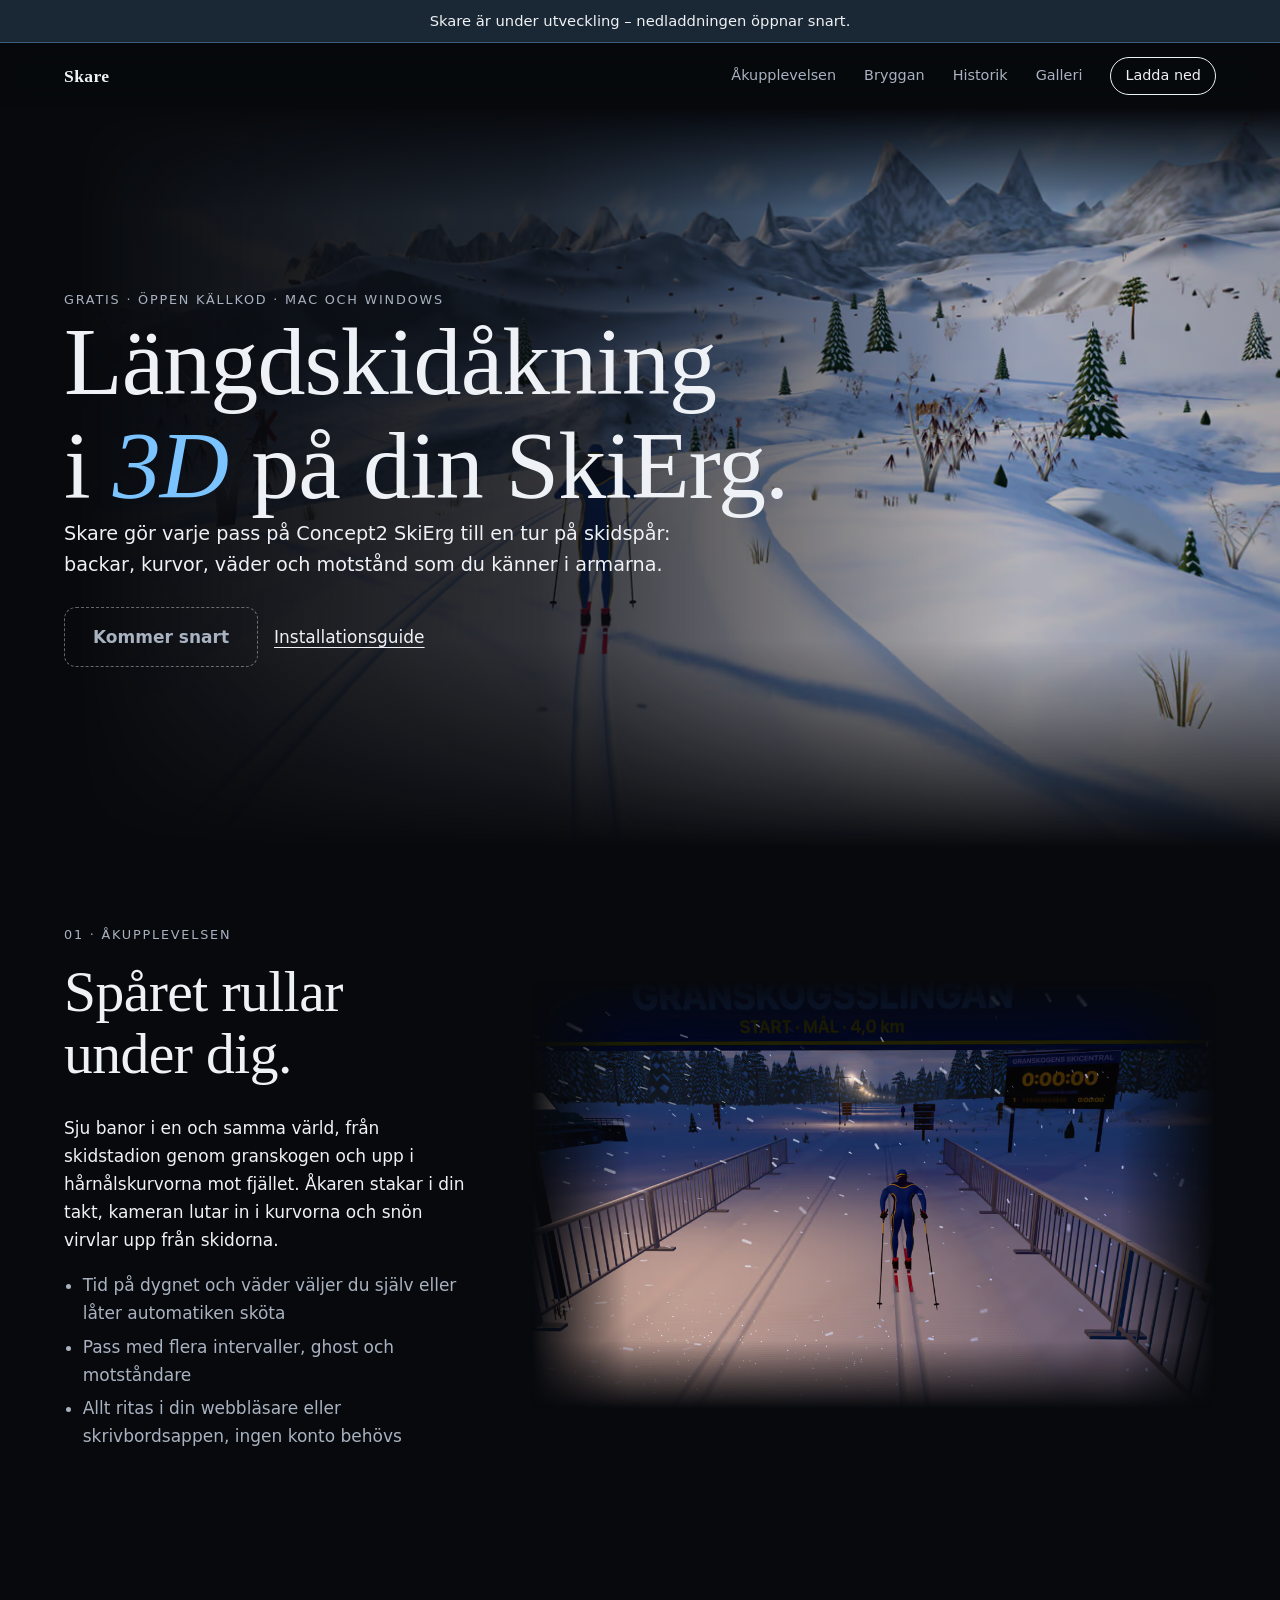
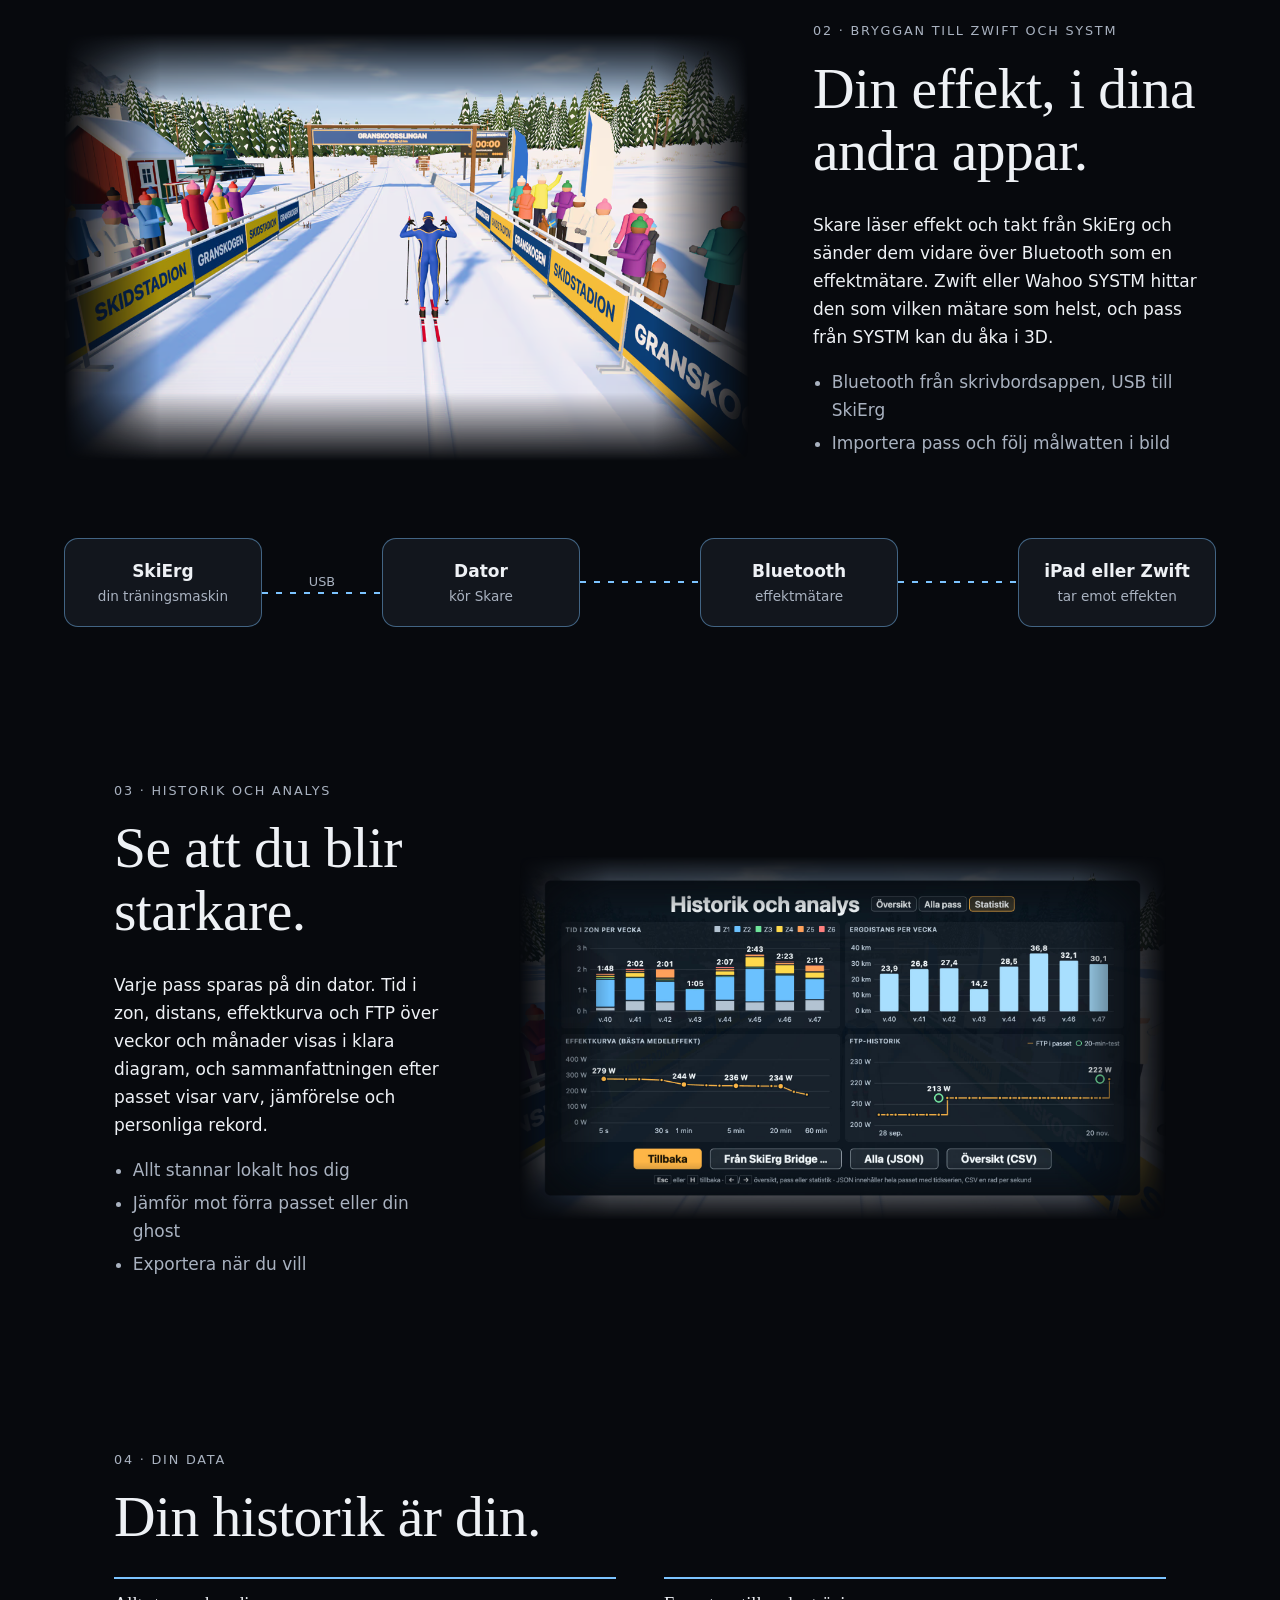
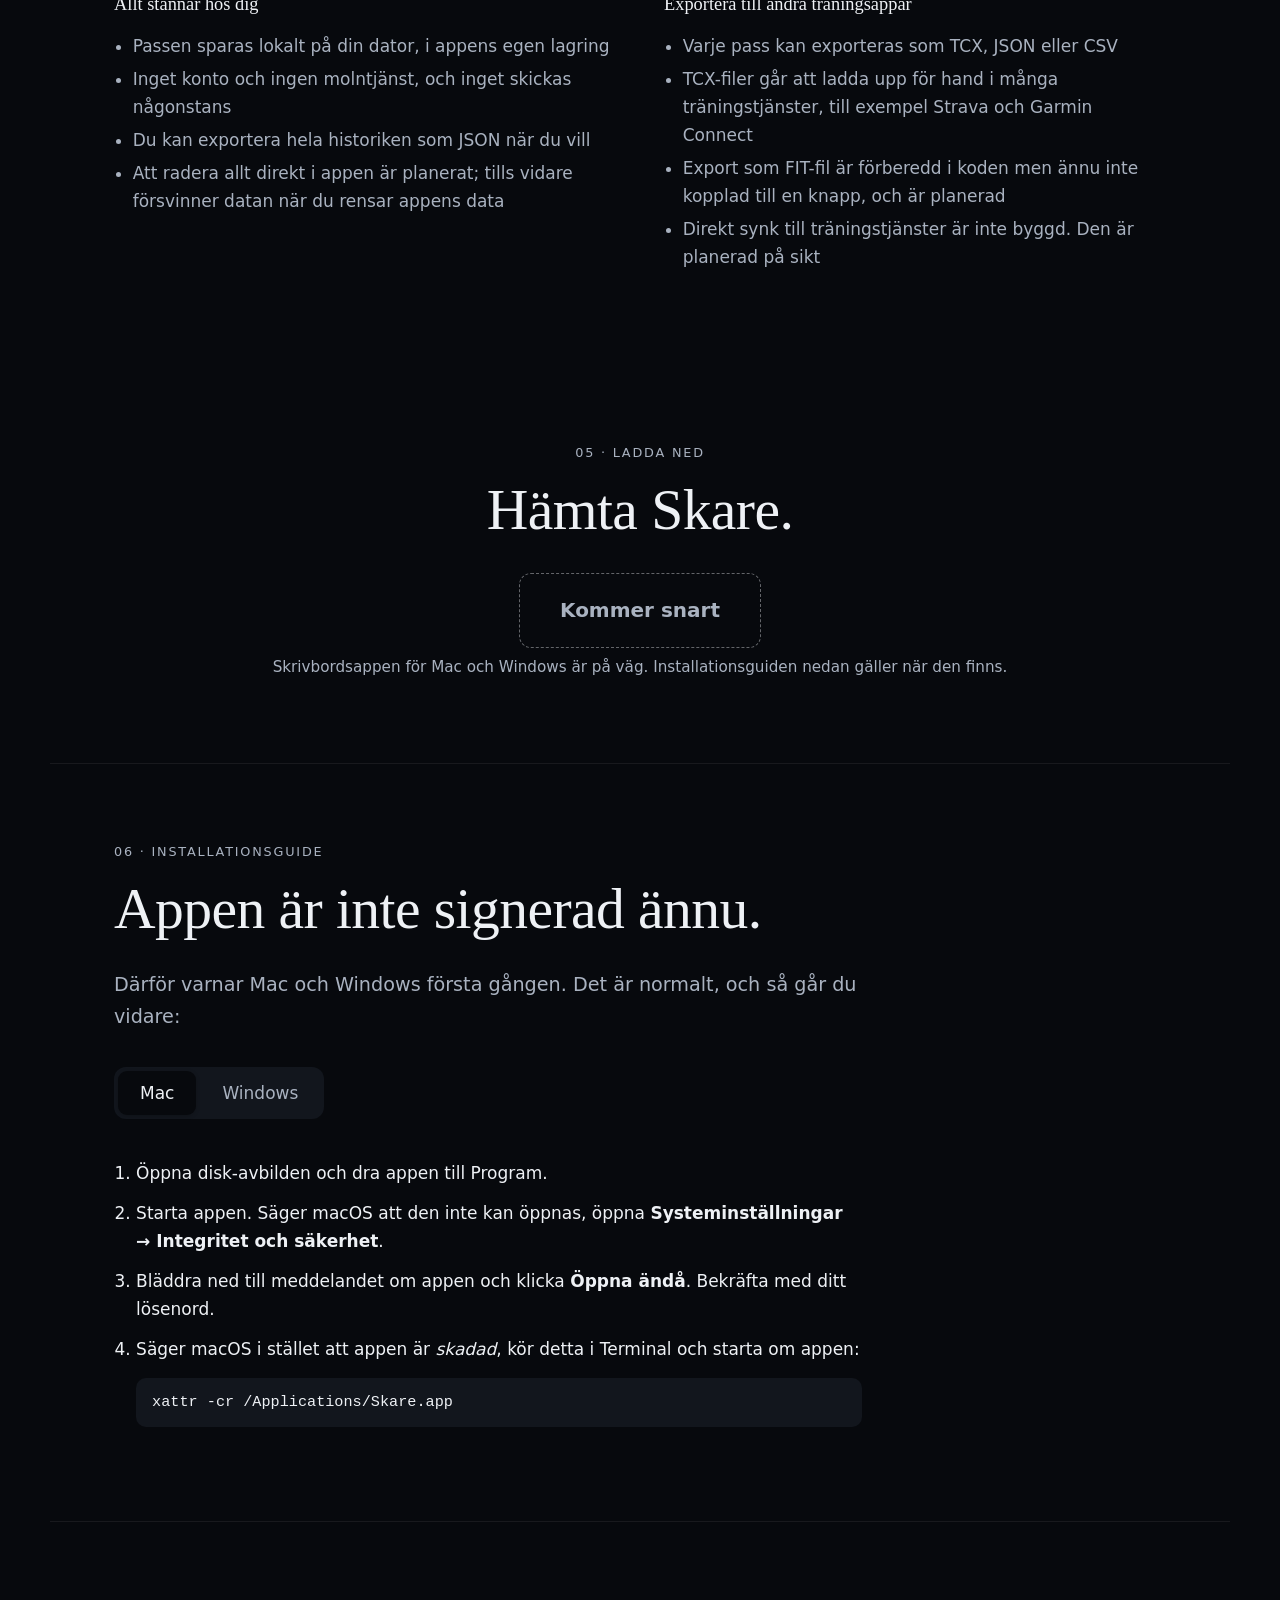
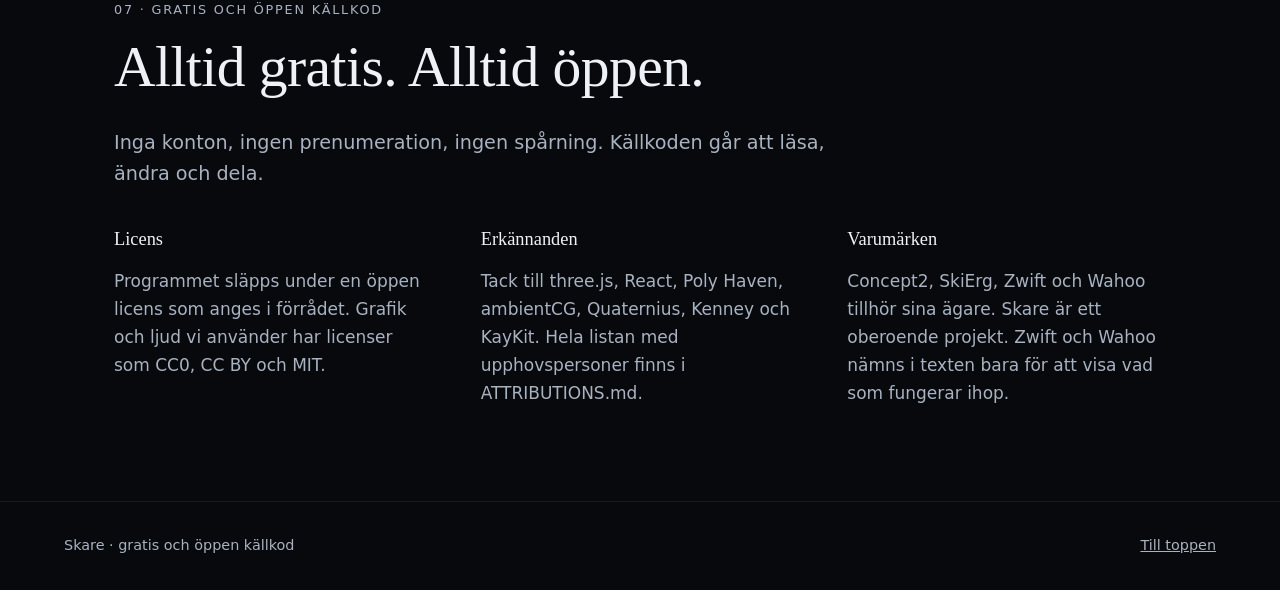
==== index.html @ e6d29a56 "fix: inbäddad ikon så favicon.ico inte ger 404 Co-Authored-By: Claude Sonnet 5.5 <noreply@anthropic." ====
<!doctype html>
<html lang="sv">
<head>
<meta charset="utf-8">
<meta name="viewport" content="width=device-width, initial-scale=1">
<title>{name} – virtuell längdskidåkning för SkiErg</title>
<meta name="description" content="Gratis app med öppen källkod: åk längdskidor i 3D på din Concept2 SkiErg, skicka effekt till Zwift och följ utvecklingen.">
<link rel="icon" href="data:image/svg+xml,%3Csvg xmlns=%27http://www.w3.org/2000/svg%27 viewBox=%270 0 32 32%27%3E%3Crect width=%2732%27 height=%2732%27 rx=%277%27 fill=%27%2307090d%27/%3E%3Cpath d=%27M7 24 L25 8 M11 26 L27 12%27 stroke=%27%237cc4ff%27 stroke-width=%273%27 stroke-linecap=%27round%27/%3E%3C/svg%3E">

<link rel="stylesheet" href="style.css">
</head>
<body class="draft-a">
<p class="banner" role="status"><span data-name>Skare</span> är under utveckling – nedladdningen öppnar snart.</p>
<header class="top">
  <a class="brand" href="#hjalte"><span data-name>Skare</span></a>
  <nav aria-label="Sektioner"><a href="#akupplevelsen">Åkupplevelsen</a><a href="#bryggan">Bryggan</a><a href="#historik">Historik</a><a href="galleri.html">Galleri</a><a href="#ladda-ned" class="pill">Ladda ned</a></nav>
</header>
<main>

<section id="hjalte" class="hero">
  <div class="hero-bg">
  <figure class="clip">
    <video data-loop muted loop playsinline preload="none" poster="media/a-hjalte.jpg" aria-label="Animation från appen">
      <source src="media/a-hjalte.mp4" type="video/mp4">
      <source src="media/a-hjalte.webm" type="video/webm">
    </video>
  </figure></div>
  <p class="eyebrow">Gratis · öppen källkod · Mac och Windows</p>
  <h1>Längdskidåkning<br>i <em>3D</em> på din SkiErg.</h1>
  <p class="lead"><span data-name>Skare</span> gör varje pass på Concept2 SkiErg till en tur på skidspår: backar, kurvor, väder och motstånd som du känner i armarna.</p>
  <p class="cta"><span class="btn off" aria-disabled="true">Kommer snart</span><a class="ghost" href="#installera">Installationsguide</a></p>
</section>

<section id="akupplevelsen" class="feature">
  <div class="copy">
    <p class="eyebrow">01 · Åkupplevelsen</p>
    <h2>Spåret rullar under dig.</h2>
    <p>Sju banor i en och samma värld, från skidstadion genom granskogen och upp i hårnålskurvorna mot fjället. Åkaren stakar i din takt, kameran lutar in i kurvorna och snön virvlar upp från skidorna.</p>
    <ul class="points"><li>Tid på dygnet och väder väljer du själv eller låter automatiken sköta</li><li>Pass med flera intervaller, ghost och motståndare</li><li>Allt ritas i din webbläsare eller skrivbordsappen, ingen konto behövs</li></ul>
  </div>
  
  <figure class="clip">
    <video data-loop muted loop playsinline preload="none" poster="media/a-akupplevelsen.jpg" aria-label="Animation från appen">
      <source src="media/a-akupplevelsen.mp4" type="video/mp4">
      <source src="media/a-akupplevelsen.webm" type="video/webm">
    </video>
  </figure>
</section>

<section id="bryggan" class="feature flip">
  <div class="copy">
    <p class="eyebrow">02 · Bryggan till Zwift och SYSTM</p>
    <h2>Din effekt, i dina andra appar.</h2>
    <p><span data-name>Skare</span> läser effekt och takt från SkiErg och sänder dem vidare över Bluetooth som en effektmätare. Zwift eller Wahoo SYSTM hittar den som vilken mätare som helst, och pass från SYSTM kan du åka i 3D.</p>
    <ul class="points"><li>Bluetooth från skrivbordsappen, USB till SkiErg</li><li>Importera pass och följ målwatten i bild</li></ul>
  </div>
  
  <figure class="clip">
    <video data-loop muted loop playsinline preload="none" poster="media/a-bryggan.jpg" aria-label="Animation från appen">
      <source src="media/a-bryggan.mp4" type="video/mp4">
      <source src="media/a-bryggan.webm" type="video/webm">
    </video>
  </figure>
  <ol class="flow" aria-label="Flöde: SkiErg, dator, Bluetooth, iPad eller Zwift">
  <li><b>SkiErg</b><small>din träningsmaskin</small></li><li class="link"><span>USB</span></li>
  <li><b>Dator</b><small>kör <span data-name>Skare</span></small></li><li class="link"></li>
  <li><b>Bluetooth</b><small>effektmätare</small></li><li class="link"></li>
  <li><b>iPad eller Zwift</b><small>tar emot effekten</small></li>
</ol>
</section>

<section id="historik" class="feature">
  <div class="copy">
    <p class="eyebrow">03 · Historik och analys</p>
    <h2>Se att du blir starkare.</h2>
    <p>Varje pass sparas på din dator. Tid i zon, distans, effektkurva och FTP över veckor och månader visas i klara diagram, och sammanfattningen efter passet visar varv, jämförelse och personliga rekord.</p>
    <ul class="points"><li>Allt stannar lokalt hos dig</li><li>Jämför mot förra passet eller din ghost</li><li>Exportera när du vill</li></ul>
  </div>
  <figure class="still shot"><img src="media/a-historik.jpg" alt="Historik och analys i appen: tid i zon, ergdistans, effektkurva och FTP" loading="lazy" decoding="async"></figure>
</section>


<section id="data" class="data">
  <p class="eyebrow">04 · Din data</p>
  <h2>Din historik är din.</h2>
  <div class="cols two">
    <div>
      <h3>Allt stannar hos dig</h3>
      <ul class="points"><li>Passen sparas lokalt på din dator, i appens egen lagring</li><li>Inget konto och ingen molntjänst, och inget skickas någonstans</li><li>Du kan exportera hela historiken som JSON när du vill</li><li>Att radera allt direkt i appen är planerat; tills vidare försvinner datan när du rensar appens data</li></ul>
    </div>
    <div>
      <h3>Exportera till andra träningsappar</h3>
      <ul class="points"><li>Varje pass kan exporteras som TCX, JSON eller CSV</li><li>TCX-filer går att ladda upp för hand i många träningstjänster, till exempel Strava och Garmin Connect</li><li>Export som FIT-fil är förberedd i koden men ännu inte kopplad till en knapp, och är planerad</li><li>Direkt synk till träningstjänster är inte byggd. Den är planerad på sikt</li></ul>
    </div>
  </div>
</section>


<section id="ladda-ned" class="download">
  <p class="eyebrow">05 · Ladda ned</p>
  <h2>Hämta <span data-name>Skare</span>.</h2>
  <p class="cta"><span class="btn big off" aria-disabled="true">Kommer snart</span></p>
  <p class="small">Skrivbordsappen för Mac och Windows är på väg. Installationsguiden nedan gäller när den finns.</p>
</section>

<section id="installera" class="install">
  <p class="eyebrow">06 · Installationsguide</p>
  <h2>Appen är inte signerad ännu.</h2>
  <p class="lead">Därför varnar Mac och Windows första gången. Det är normalt, och så går du vidare:</p>
  <div class="tabs" role="tablist"><button role="tab" data-os-tab="mac" aria-selected="true">Mac</button><button role="tab" data-os-tab="windows" aria-selected="false">Windows</button></div>
  <div data-os-panel="mac">
    <ol>
      <li>Öppna disk-avbilden och dra appen till Program.</li>
      <li>Starta appen. Säger macOS att den inte kan öppnas, öppna <strong>Systeminställningar → Integritet och säkerhet</strong>.</li>
      <li>Bläddra ned till meddelandet om appen och klicka <strong>Öppna ändå</strong>. Bekräfta med ditt lösenord.</li>
      <li>Säger macOS i stället att appen är <em>skadad</em>, kör detta i Terminal och starta om appen:
        <pre><code>xattr -cr /Applications/<span data-name>Skare</span>.app</code></pre></li>
    </ol>
  </div>
  <div data-os-panel="windows" hidden>
    <ol>
      <li>Kör den nedladdade installationsfilen.</li>
      <li>Visar Windows rutan <strong>Windows skyddade din dator</strong> (SmartScreen), klicka <strong>Mer information</strong>.</li>
      <li>Klicka <strong>Kör ändå</strong> och följ installationen.</li>
    </ol>
  </div>
</section>

<section id="oppen" class="open">
  <p class="eyebrow">07 · Gratis och öppen källkod</p>
  <h2>Alltid gratis. Alltid öppen.</h2>
  <p class="lead">Inga konton, ingen prenumeration, ingen spårning. Källkoden går att läsa, ändra och dela.</p>
  <div class="cols">
    <div><h3>Licens</h3><p>Programmet släpps under en öppen licens som anges i förrådet. Grafik och ljud vi använder har licenser som CC0, CC BY och MIT.</p></div>
    <div><h3>Erkännanden</h3><p>Tack till three.js, React, Poly Haven, ambientCG, Quaternius, Kenney och KayKit. Hela listan med upphovspersoner finns i ATTRIBUTIONS.md.</p></div>
    <div><h3>Varumärken</h3><p>Concept2, SkiErg, Zwift och Wahoo tillhör sina ägare. <span data-name>Skare</span> är ett oberoende projekt. Zwift och Wahoo nämns i texten bara för att visa vad som fungerar ihop.</p></div>
  </div>
</section>
</main>
<footer><span><span data-name>Skare</span> · gratis och öppen källkod</span><a href="#hjalte">Till toppen</a></footer>
<script src="site.js"></script>
</body>
</html>
---- style.css ----
/* Gemensam grund: tokens, reset, layout. Varje utkast sätter sina egna tokens i style.css. */
:root{
  --bg:#fff;--bg2:#f4f4f2;--fg:#111;--muted:#5b5f66;--line:#0001;--accent:#1d6fe0;--accent-fg:#fff;
  --font:'Inter',system-ui,sans-serif;--display:var(--font);--gutter:clamp(16px,5vw,64px);--max:1180px;
}
*{box-sizing:border-box}
html{scroll-behavior:smooth;scroll-padding-top:72px}
@media (prefers-reduced-motion:reduce){html{scroll-behavior:auto}}
body{margin:0;background:var(--bg);color:var(--fg);font:400 1.0625rem/1.65 var(--font);-webkit-font-smoothing:antialiased}
img,video{max-width:100%;display:block}
a{color:inherit}
.top{position:sticky;top:0;z-index:10;display:flex;justify-content:space-between;align-items:center;padding:14px var(--gutter);background:color-mix(in srgb,var(--bg) 78%,transparent);backdrop-filter:blur(14px)}
.top nav{display:flex;gap:clamp(10px,2.2vw,28px);align-items:center;font-size:.9rem}
.top nav a{text-decoration:none;color:var(--muted)}
.top nav a:hover{color:var(--fg)}
.brand{font:600 1.1rem var(--display);text-decoration:none;letter-spacing:.02em}
.pill{border:1px solid var(--fg);border-radius:99px;padding:6px 14px;color:var(--fg)!important}
section{padding:clamp(56px,10vw,128px) var(--gutter);max-width:var(--max);margin:0 auto}
.eyebrow{font-size:.8rem;letter-spacing:.14em;text-transform:uppercase;color:var(--muted);margin:0 0 1rem}
h1,h2,h3{font-family:var(--display);line-height:1.08;margin:0 0 .5em;font-weight:500}
h1{font-size:clamp(2.6rem,8vw,6rem)}
h2{font-size:clamp(2rem,5vw,3.6rem)}
h3{font-size:1.15rem}
.lead{font-size:1.2rem;color:var(--muted);max-width:40em}
.cta{display:flex;gap:16px;flex-wrap:wrap;align-items:center;margin:2rem 0 0}
.btn{display:inline-block;background:var(--accent);color:var(--accent-fg);text-decoration:none;font-weight:600;padding:15px 28px;border-radius:12px;transition:transform .2s,filter .2s}
.btn:hover{filter:brightness(1.1);transform:translateY(-1px)}
.btn.big{padding:20px 40px;font-size:1.25rem}
.ghost{color:var(--fg);text-underline-offset:4px}
.small{color:var(--muted);font-size:.95rem;margin:.4rem 0}
.feature{display:grid;grid-template-columns:1fr 1.25fr;gap:clamp(24px,5vw,72px);align-items:center}
.feature.flip{grid-template-columns:1.25fr 1fr}.feature.flip .copy{order:2}
.points{padding-left:1.1em;color:var(--muted)}
.points li{margin:.3em 0}
.clip,.still{margin:0}
.clip video,.still img{width:100%;aspect-ratio:16/9;object-fit:cover}
/* Mjuka kanter på klipp och bilder: ingen hård ram. */
.clip,.still{-webkit-mask-image:radial-gradient(ellipse 72% 72% at 50% 50%,#000 55%,transparent 100%);mask-image:radial-gradient(ellipse 72% 72% at 50% 50%,#000 55%,transparent 100%)}
.download{text-align:center}
.download .cta{justify-content:center}
.tabs{display:inline-flex;gap:4px;padding:4px;border-radius:12px;background:var(--bg2);margin:1rem 0 1.4rem}
.tabs button{font:inherit;border:0;background:none;color:var(--muted);padding:8px 22px;border-radius:9px;cursor:pointer}
.tabs button[aria-selected=true]{background:var(--bg);color:var(--fg);box-shadow:0 1px 4px #0003}
.install ol{max-width:44em;padding-left:1.3em}
.install li{margin:.7em 0}
pre{background:var(--bg2);padding:12px 16px;border-radius:10px;overflow-x:auto;font-size:.95rem}
.cols{display:grid;grid-template-columns:repeat(3,1fr);gap:clamp(20px,4vw,48px);margin-top:2.5rem}
.cols p{color:var(--muted)}
footer{display:flex;justify-content:space-between;gap:12px;flex-wrap:wrap;padding:32px var(--gutter);color:var(--muted);font-size:.9rem;border-top:1px solid var(--line)}
@media (max-width:820px){
  .feature,.feature.flip{grid-template-columns:1fr}.feature.flip .copy{order:0}
  .cols{grid-template-columns:1fr}
  .top nav a:not(.pill){display:none}
}
/* A: mörk och filmisk. A2: mjuka kanter, läsbar hjälte, flödesbild. */
:root{--bg:#07090d;--bg2:#12161d;--fg:#eef1f5;--muted:#a9b2c0;--line:#fff1;--accent:#7cc4ff;--accent-fg:#06121f;--display:Georgia,serif}
:root[data-theme=light]{--bg:#f3f1ec;--bg2:#e7e4dc;--fg:#14171c;--muted:#4a515c;--line:#0001;--accent:#1d5fa8;--accent-fg:#fff}
h1,h2{font-weight:300;letter-spacing:-.01em}
h1 em{font-style:italic;color:var(--accent)}
section{padding-block:clamp(36px,6vw,84px)}
.btn{box-shadow:0 0 40px -6px var(--accent)}
.install,.open{border-top:1px solid var(--line)}

/* Hjälte: bilden går kant i kant, toning bakom texten. */
.hero{position:relative;isolation:isolate;overflow:hidden;min-height:82vh;display:flex;flex-direction:column;justify-content:center;max-width:none}
.hero{padding-inline:max(var(--gutter),calc((100% - var(--max))/2))}
.hero>*:not(.hero-bg){max-width:none;width:auto;margin:0;position:relative}
.hero .lead{max-width:34em;color:var(--fg)}
.hero h1{max-width:12em}
.hero>.hero-bg{position:absolute;inset:0;z-index:-1;max-width:none;width:auto;margin:0}
.hero-bg .clip,.hero-bg video{height:100%;width:100%;-webkit-mask-image:none;mask-image:none;aspect-ratio:auto;object-fit:cover}
.hero-bg::after{content:'';position:absolute;inset:0;background:linear-gradient(90deg,var(--bg) 6%,color-mix(in srgb,var(--bg) 82%,transparent) 42%,color-mix(in srgb,var(--bg) 25%,transparent) 80%),linear-gradient(0deg,var(--bg),transparent 28%),linear-gradient(180deg,var(--bg),transparent 14%)}

/* Klipp och bilder tonas ut mot bakgrunden helt i alla kanter. */
.clip,.still{--f:linear-gradient(90deg,transparent,#000 14%,#000 86%,transparent),linear-gradient(180deg,transparent,#000 16%,#000 84%,transparent);-webkit-mask-image:var(--f);mask-image:var(--f);-webkit-mask-composite:source-in;mask-composite:intersect}
.feature .clip video,.still img{aspect-ratio:16/10}
#akupplevelsen{max-width:none;grid-template-columns:1fr 1.7fr}
#bryggan{max-width:none;grid-template-columns:1.7fr 1fr}
#bryggan .clip{grid-column:1;grid-row:1}#bryggan .copy{grid-column:2;grid-row:1;order:0}#bryggan .flow{grid-column:1/-1;grid-row:2}
#historik{grid-template-columns:1fr 1.6fr}
.shot img{aspect-ratio:auto}

/* Flödet: fyra steg, ledningarna pulserar. */
.flow{list-style:none;margin:0;padding:0;display:flex;align-items:center;gap:0}
.flow li:not(.link){flex:1;text-align:center;padding:18px 12px;border:1px solid color-mix(in srgb,var(--accent) 45%,transparent);border-radius:14px;background:var(--bg2);display:flex;flex-direction:column}
.flow small{color:var(--muted);font-size:.85rem}
.flow .link{flex:.7;display:flex;flex-direction:column;align-items:center;font-size:.8rem;color:var(--muted)}
.flow .link::after{content:'';width:100%;height:2px;background:repeating-linear-gradient(90deg,var(--accent) 0 6px,transparent 6px 14px);background-size:14px 2px;animation:flow 1s linear infinite}
@keyframes flow{to{background-position:14px 0}}
@media (prefers-reduced-motion:reduce){.flow .link::after{animation:none}}

/* Mobil: hjältebilden får egen plats ovanför texten, klippen är fullbredd. */
@media (max-width:820px){
  .hero{display:block;min-height:0;padding-top:0}
  .hero>.hero-bg{position:relative;inset:auto;height:62vw;margin:0 calc(-1*var(--gutter)) -2rem;width:auto}
  .hero-bg::after{background:linear-gradient(0deg,var(--bg) 2%,transparent 55%),linear-gradient(180deg,var(--bg),transparent 18%)}
  .hero .eyebrow{margin-top:0}
  #akupplevelsen,#bryggan,#historik{grid-template-columns:1fr}
  .feature .clip,.feature .still{margin-inline:calc(-1*var(--gutter))}
  #bryggan .clip,#bryggan .copy,#bryggan .flow{grid-column:1;grid-row:auto}
  .flow{flex-direction:column}.flow .link{flex:none;height:44px}.flow .link::after{width:2px;height:100%;background:repeating-linear-gradient(180deg,var(--accent) 0 6px,transparent 6px 14px);animation:flowv 1s linear infinite}
  .flow li:not(.link){align-self:stretch}
}
@keyframes flowv{to{background-position:0 14px}}
.hero h1{margin-bottom:.45em}.hero .cta{margin-top:1.6rem}
#historik{grid-template-columns:1fr 1.9fr}
@media (max-width:820px){#historik{grid-template-columns:1fr}}
.data .cols.two{grid-template-columns:1fr 1fr;margin-top:1.5rem}
.data .cols h3{border-top:2px solid var(--accent);padding-top:1rem}
@media (max-width:820px){.data .cols.two{grid-template-columns:1fr}}
.banner{margin:0;padding:9px var(--gutter);text-align:center;font-size:.92rem;color:var(--fg);background:color-mix(in srgb,var(--accent) 16%,var(--bg));border-bottom:1px solid color-mix(in srgb,var(--accent) 35%,transparent)}
.btn.off{background:transparent;color:var(--muted);border:1px dashed color-mix(in srgb,var(--fg) 40%,transparent);box-shadow:none;cursor:default}
.btn.off:hover{transform:none;filter:none}

/* Galleri */
.gallery main>section{max-width:var(--max);margin-inline:auto;padding-inline:var(--gutter)}
.g-intro{padding-block:clamp(48px,9vw,120px) clamp(12px,3vw,32px)}
.g-intro h1{max-width:12em}
.g-block h2{margin-bottom:clamp(20px,3vw,40px)}
.g-grid,.g-pair{display:grid;gap:clamp(20px,3vw,40px)}
.g-grid.three{grid-template-columns:repeat(3,minmax(0,1fr))}
.g-grid.two,.g-pair{grid-template-columns:repeat(2,minmax(0,1fr))}
.g-grid h3,.g-pair h3{margin:.8em 0 .2em}
.g-grid p,.g-pair p{margin:0;color:var(--muted)}
.gallery .clip video{width:100%;display:block;aspect-ratio:16/9;object-fit:cover}
.gallery .clip{margin:0}
.gallery .shot{margin:0}
.gallery .shot img{width:100%;height:auto;display:block;border-radius:12px;border:1px solid var(--line)}
.gallery .shot figcaption{margin-top:.5em;color:var(--muted);font-size:.95rem}
.g-more{padding-block:clamp(36px,6vw,72px)}
.top nav a[aria-current=page]{color:var(--fg);text-decoration:underline;text-underline-offset:.35em}
@media (max-width:820px){.g-grid.three,.g-grid.two,.g-pair{grid-template-columns:1fr}}
.gallery .clip{-webkit-mask-image:none;mask-image:none}
.gallery .clip video{border-radius:12px;border:1px solid var(--line)}
.gallery .g-grid.two .shot:first-child{grid-column:1/-1}
.gallery .g-grid.two .shot:first-child img{max-height:560px;object-fit:cover;object-position:center top}
:root{--font:system-ui,-apple-system,'Segoe UI',sans-serif}
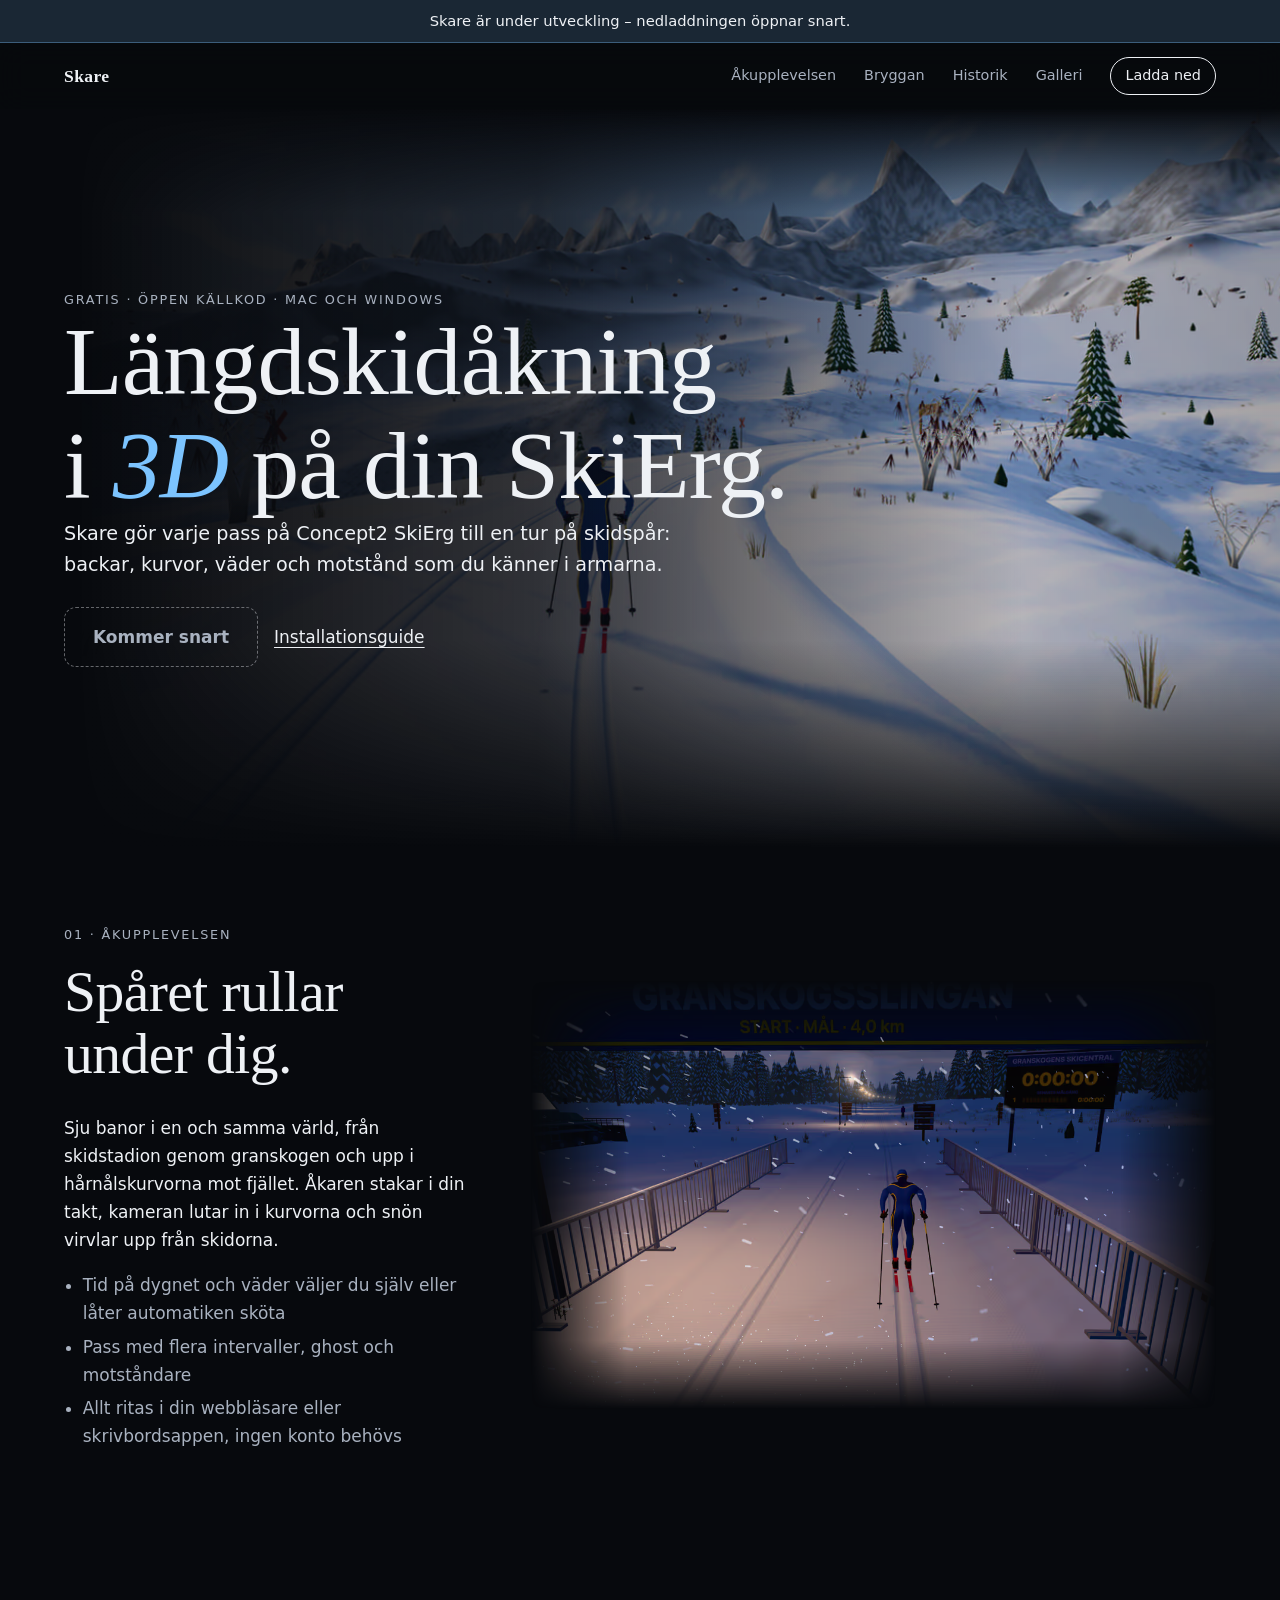
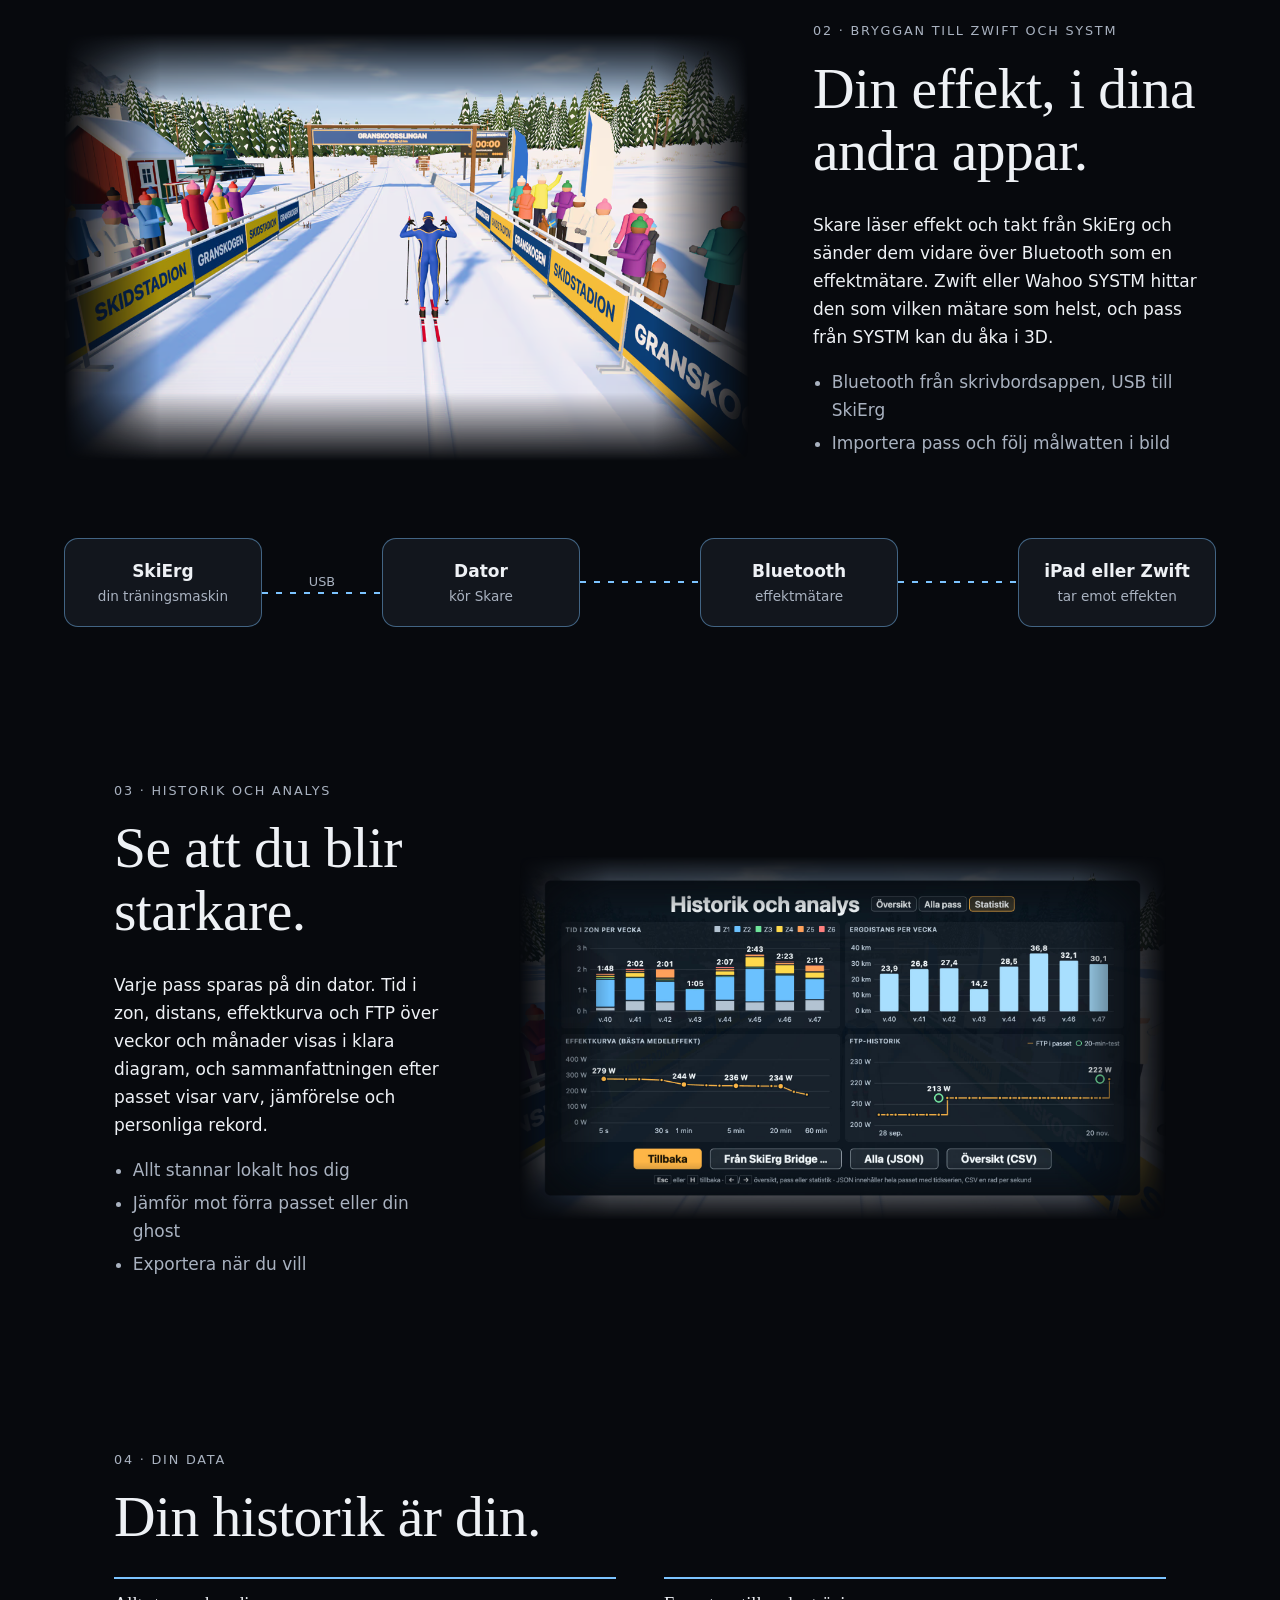
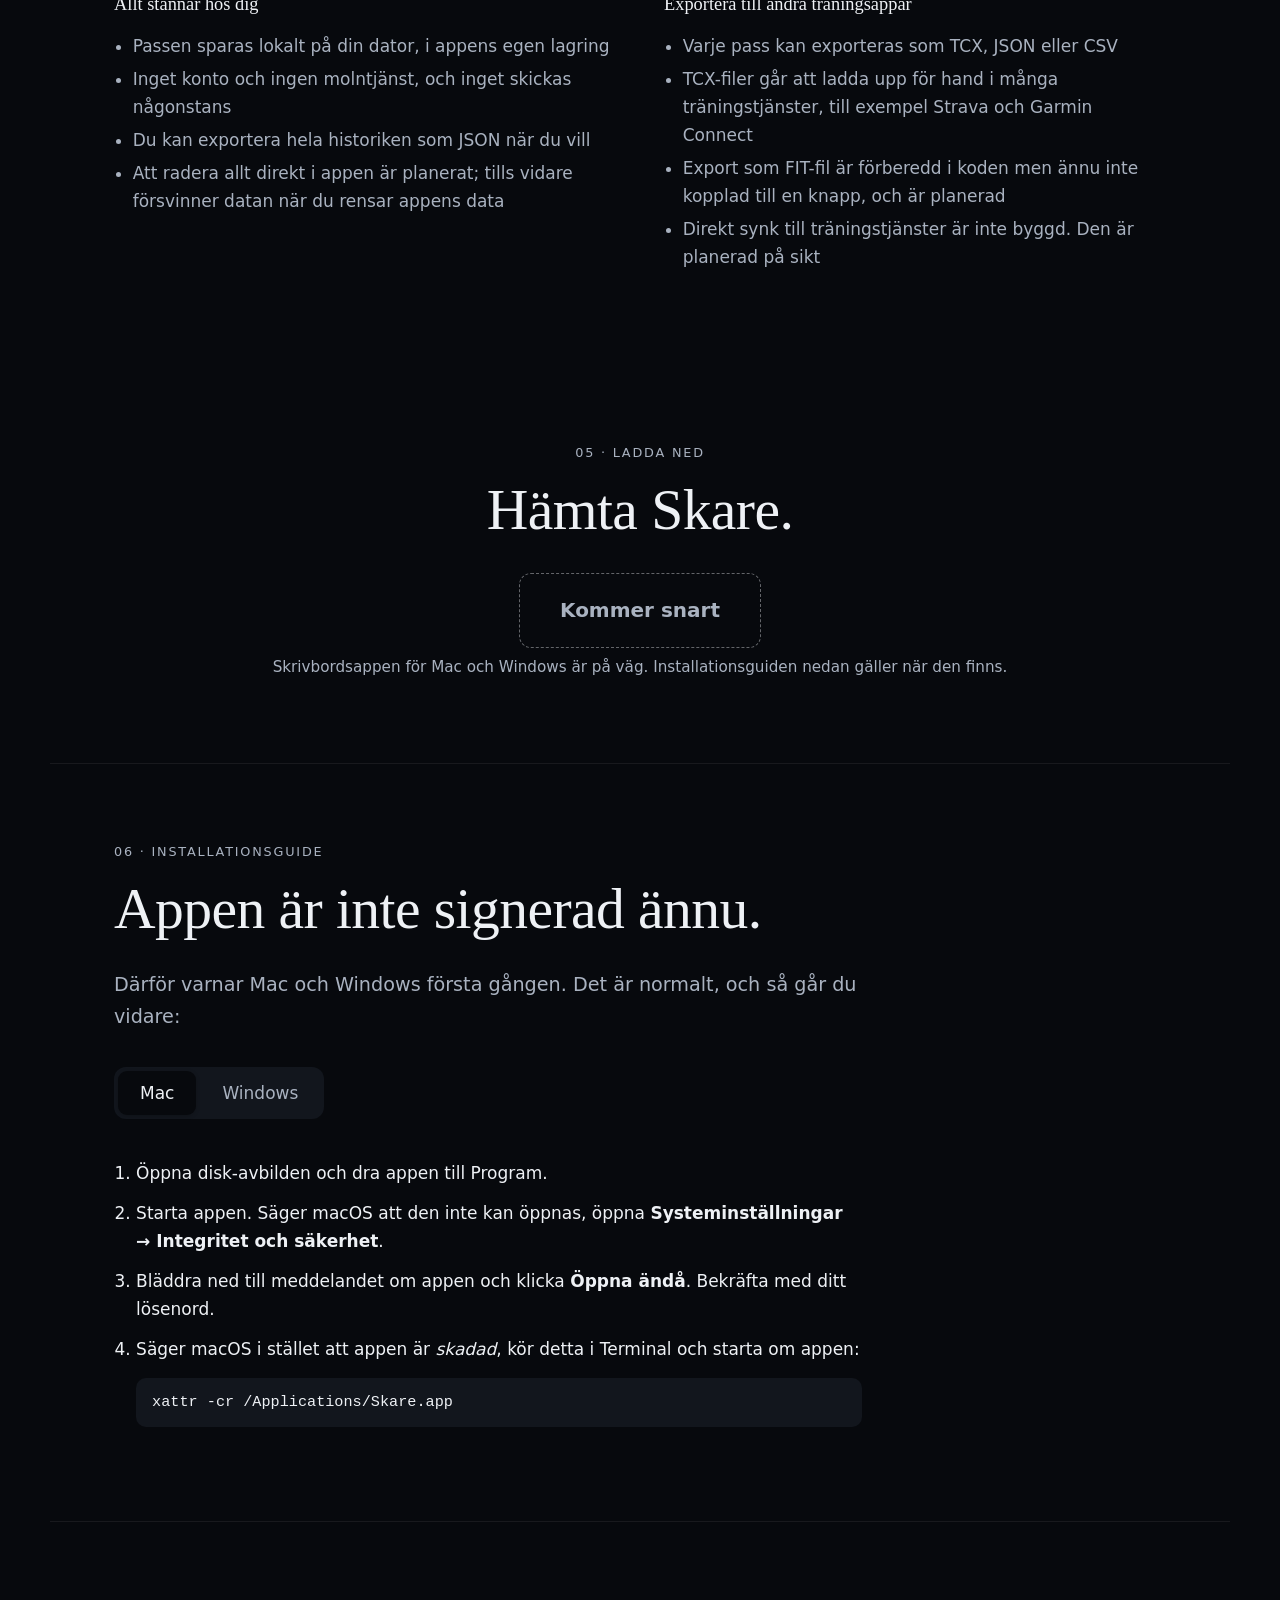
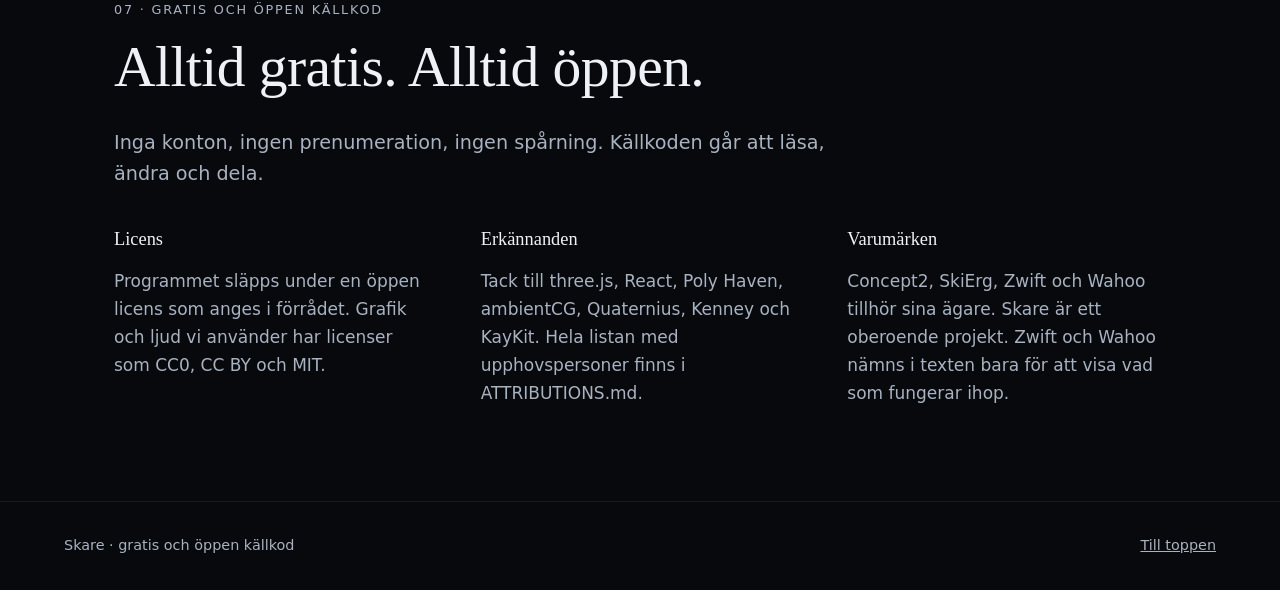
==== commit bd328946: "feat: domänen getskare.stream (CNAME, kanoniska länkar, OG, sitemap, robots) och rätt releaserepo Co" ====
--- a/index.html
+++ b/index.html
@@ -7,13 +7,23 @@
 <meta name="description" content="Gratis app med öppen källkod: åk längdskidor i 3D på din Concept2 SkiErg, skicka effekt till Zwift och följ utvecklingen.">
 <link rel="icon" href="data:image/svg+xml,%3Csvg xmlns=%27http://www.w3.org/2000/svg%27 viewBox=%270 0 32 32%27%3E%3Crect width=%2732%27 height=%2732%27 rx=%277%27 fill=%27%2307090d%27/%3E%3Cpath d=%27M7 24 L25 8 M11 26 L27 12%27 stroke=%27%237cc4ff%27 stroke-width=%273%27 stroke-linecap=%27round%27/%3E%3C/svg%3E">
 
+<link rel="canonical" href="https://getskare.stream/">
+<meta property="og:type" content="website">
+<meta property="og:site_name" content="Skare">
+<meta property="og:locale" content="sv_SE">
+<meta property="og:url" content="https://getskare.stream/">
+<meta property="og:title" content="Skare – virtuell längdskidåkning för SkiErg">
+<meta property="og:image" content="https://getskare.stream/media/og.png">
+<meta property="og:image:width" content="1200">
+<meta property="og:image:height" content="630">
+<meta name="twitter:card" content="summary_large_image">
 <link rel="stylesheet" href="style.css">
 </head>
 <body class="draft-a">
 <p class="banner" role="status"><span data-name>Skare</span> är under utveckling – nedladdningen öppnar snart.</p>
 <header class="top">
   <a class="brand" href="#hjalte"><span data-name>Skare</span></a>
-  <nav aria-label="Sektioner"><a href="#akupplevelsen">Åkupplevelsen</a><a href="#bryggan">Bryggan</a><a href="#historik">Historik</a><a href="galleri.html">Galleri</a><a href="#ladda-ned" class="pill">Ladda ned</a></nav>
+  <nav aria-label="Sektioner"><a href="#akupplevelsen">Åkupplevelsen</a><a href="#bryggan">Bryggan</a><a href="#historik">Historik</a><a class="keep" href="galleri.html">Galleri</a><a href="#ladda-ned" class="pill">Ladda ned</a></nav>
 </header>
 <main>
 
--- a/style.css
+++ b/style.css
@@ -50,7 +50,7 @@
 @media (max-width:820px){
   .feature,.feature.flip{grid-template-columns:1fr}.feature.flip .copy{order:0}
   .cols{grid-template-columns:1fr}
-  .top nav a:not(.pill){display:none}
+  .top nav a:not(.pill):not(.keep){display:none}
 }
 /* A: mörk och filmisk. A2: mjuka kanter, läsbar hjälte, flödesbild. */
 :root{--bg:#07090d;--bg2:#12161d;--fg:#eef1f5;--muted:#a9b2c0;--line:#fff1;--accent:#7cc4ff;--accent-fg:#06121f;--display:Georgia,serif}
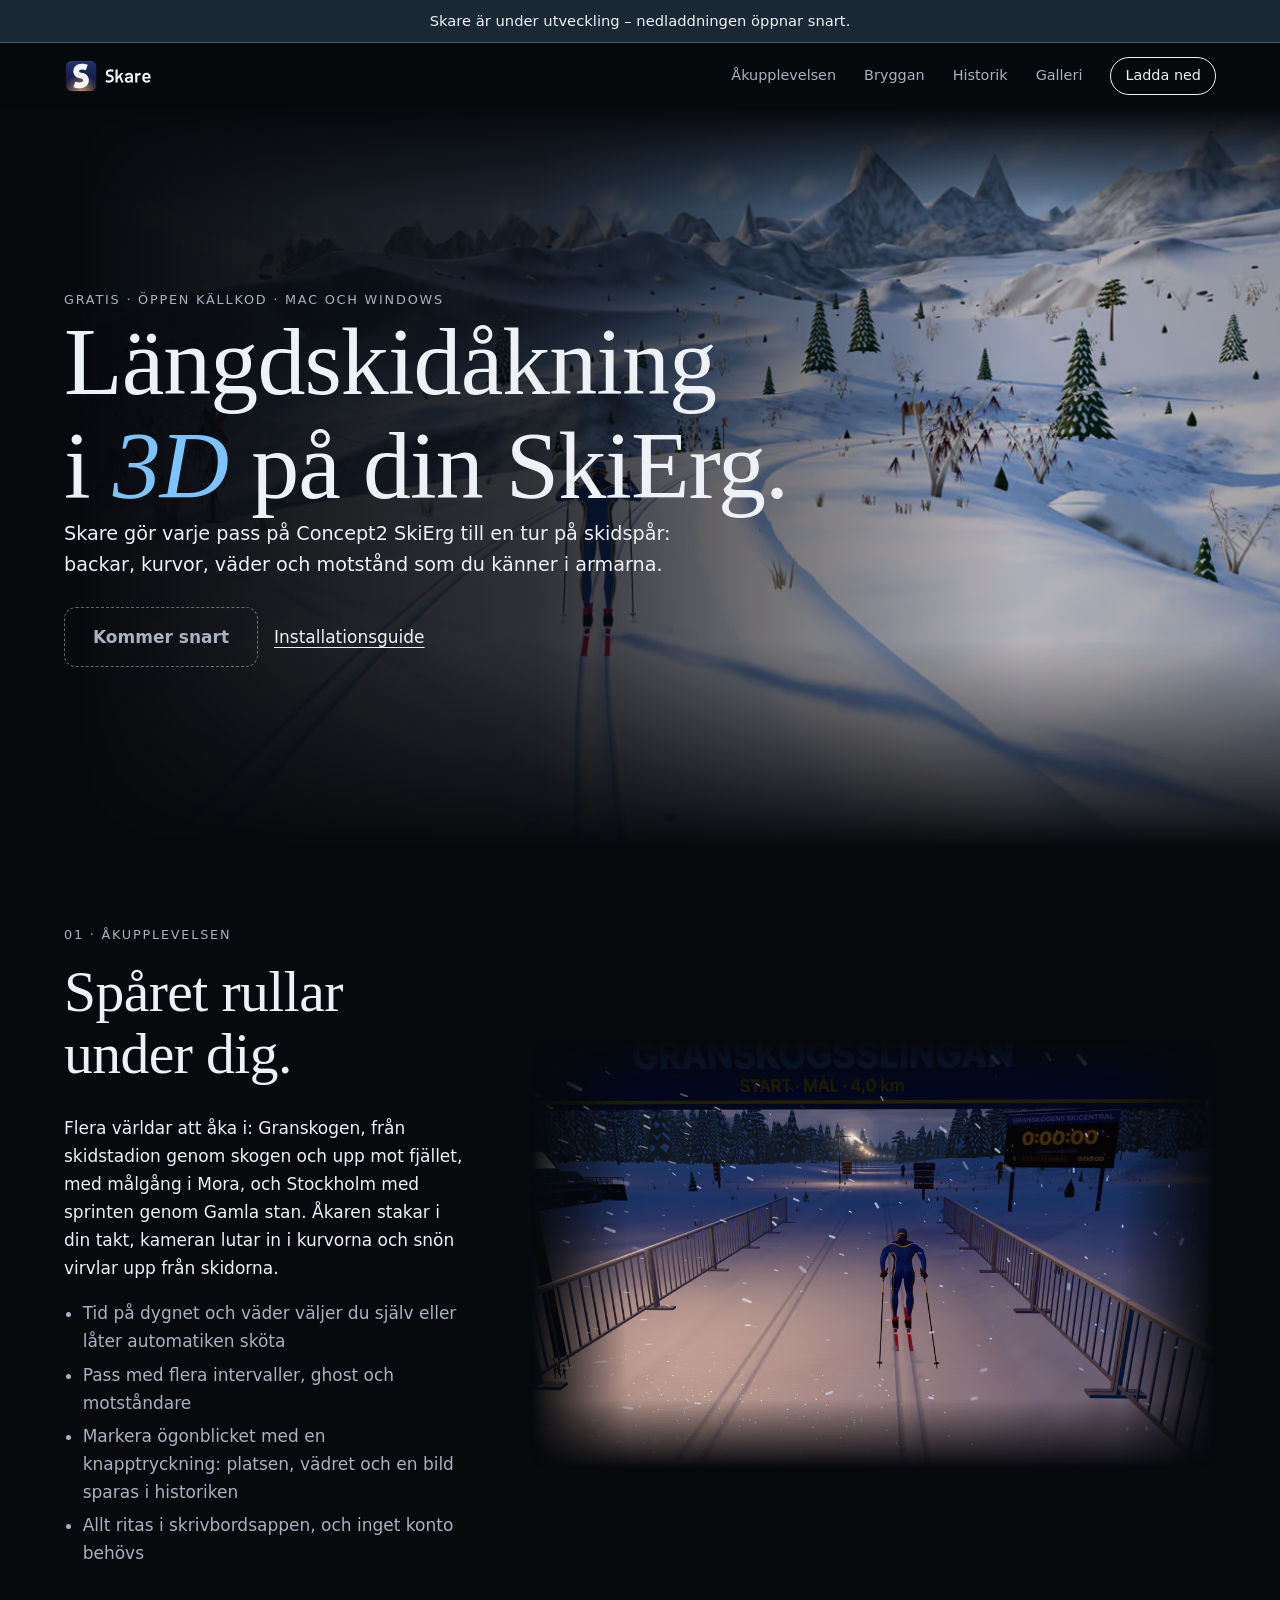
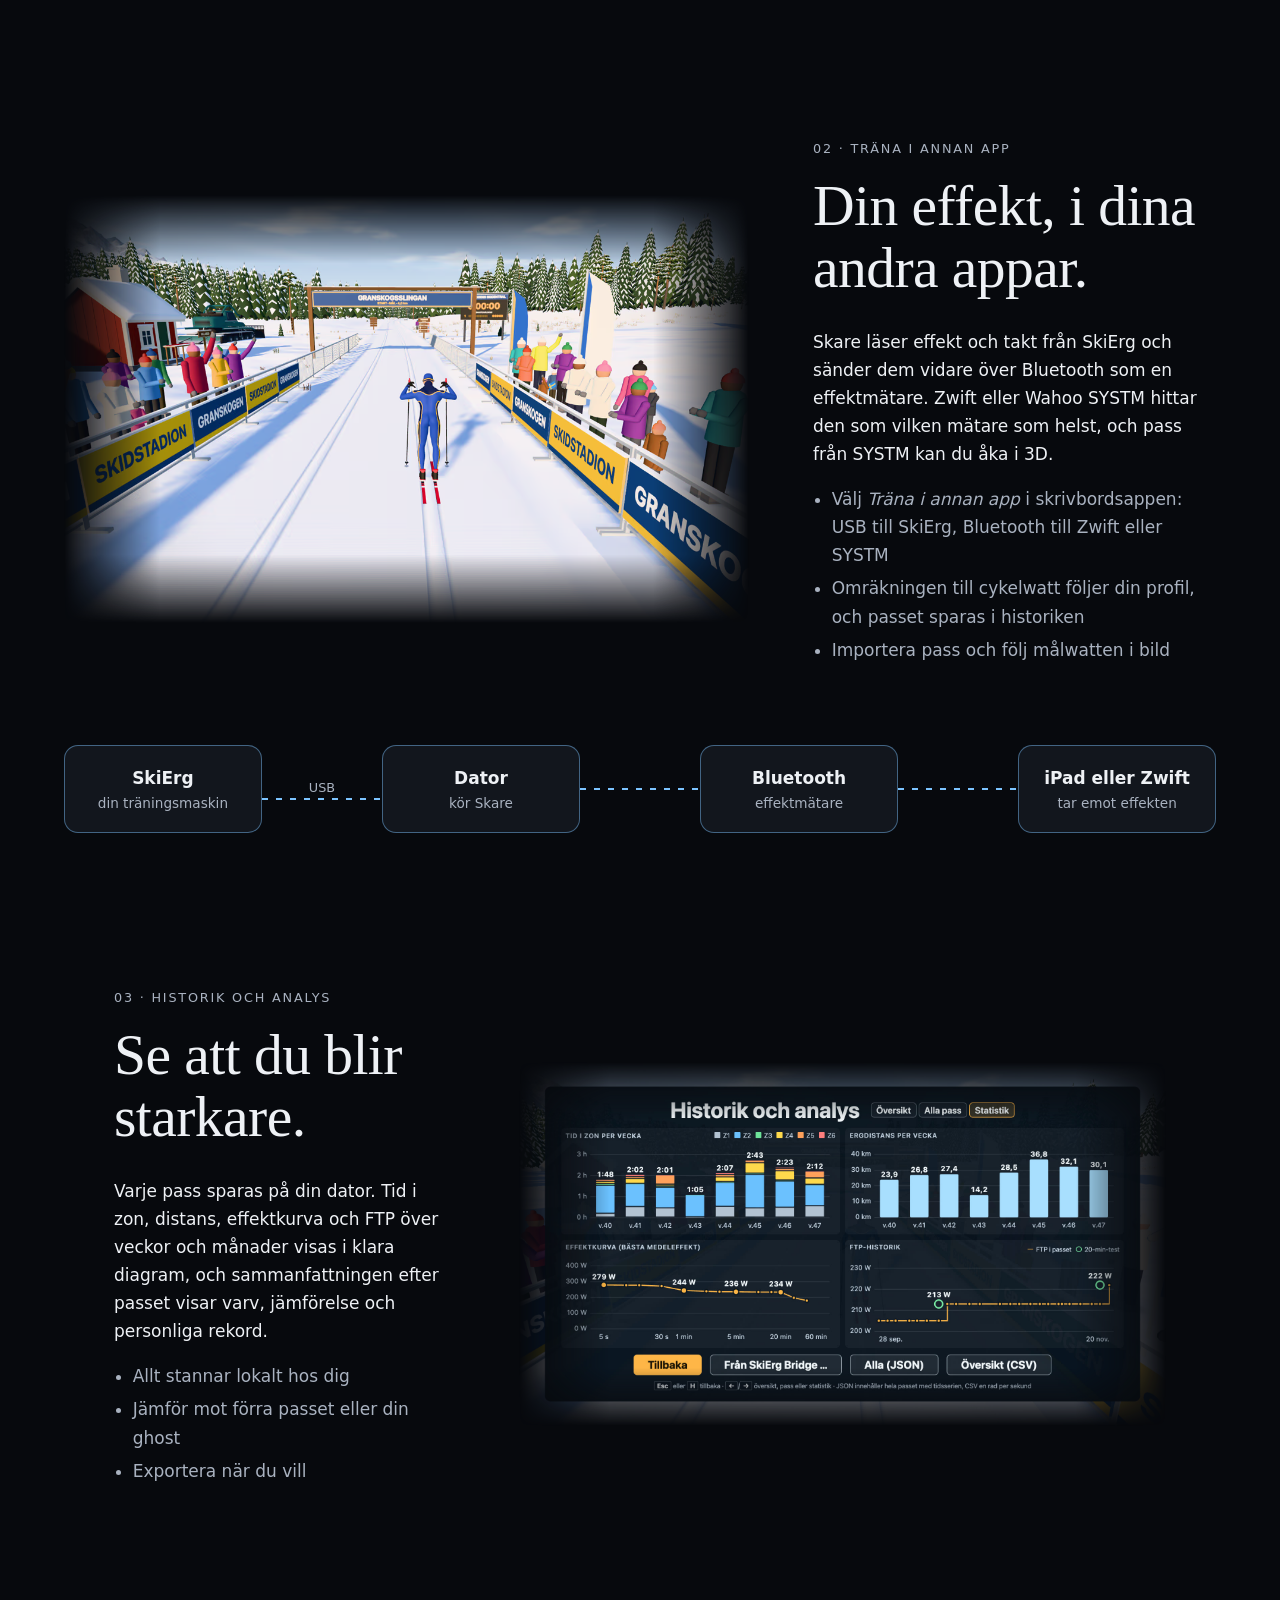
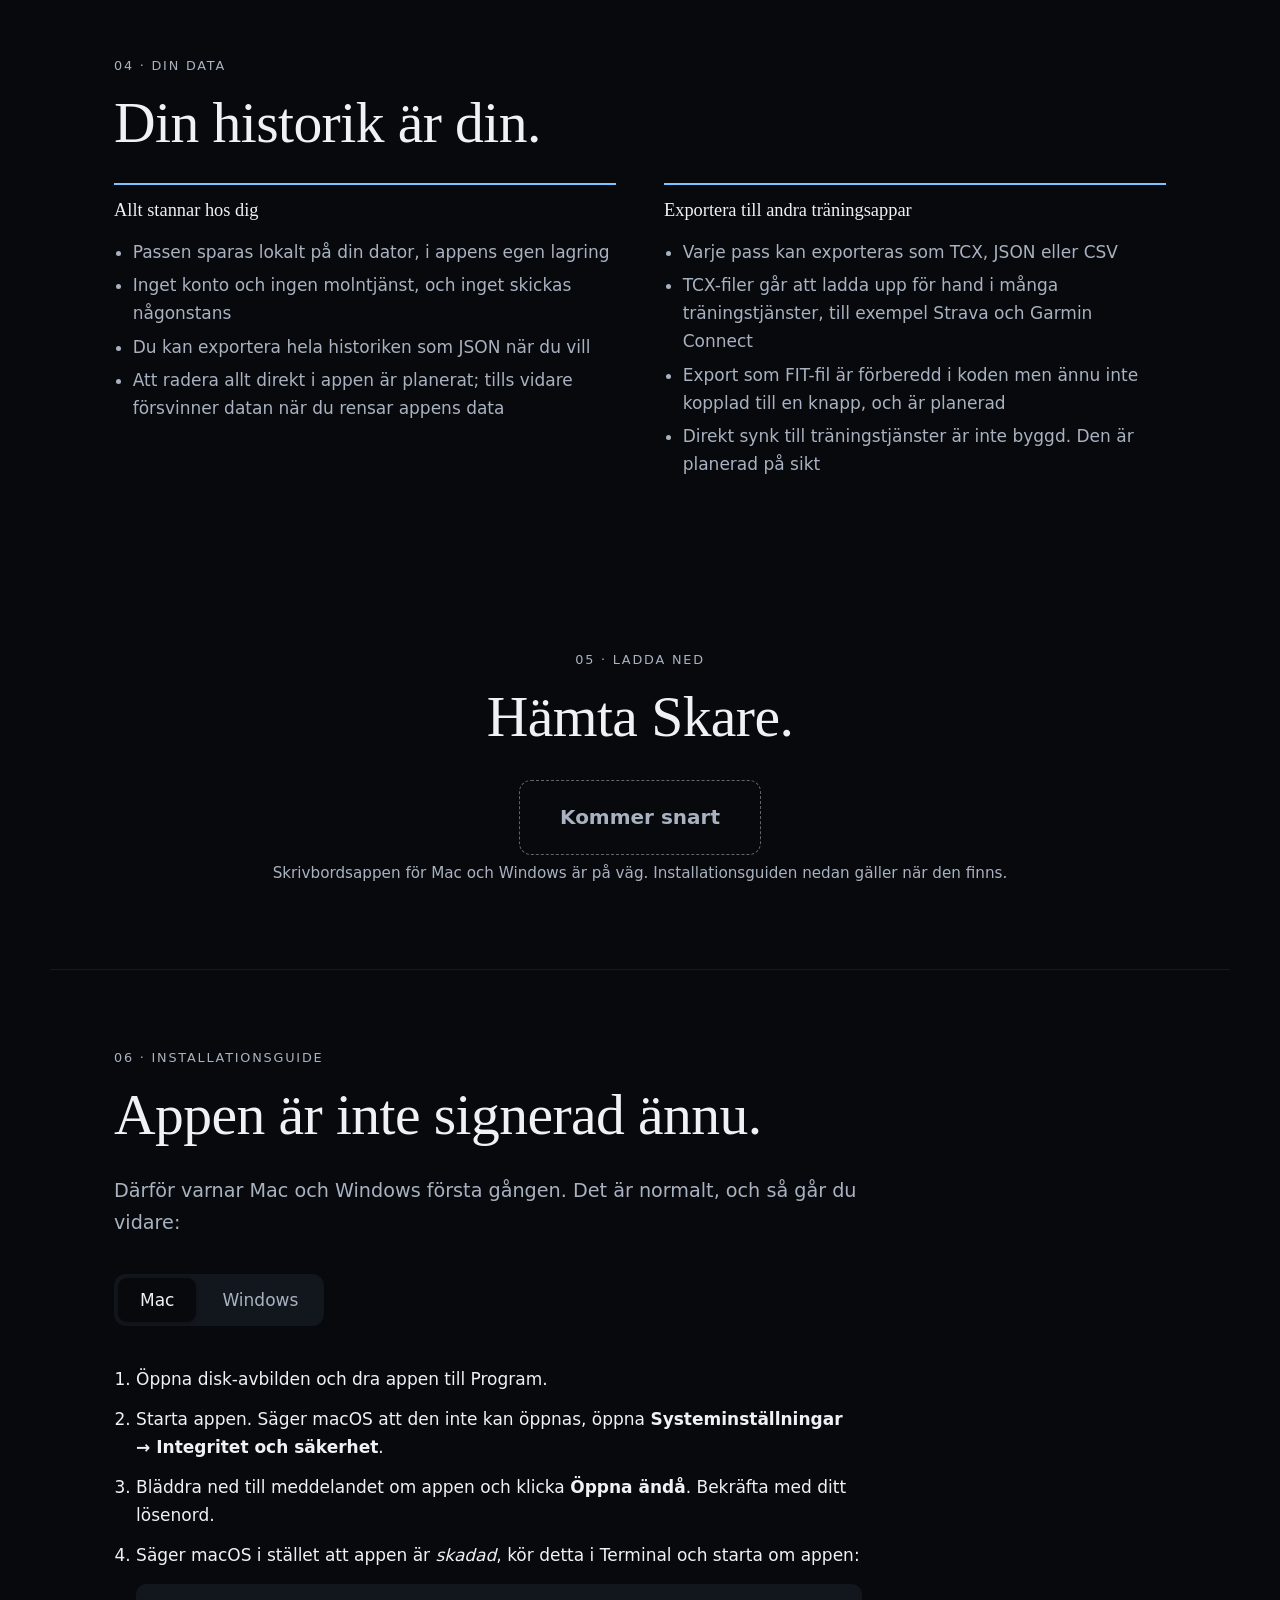
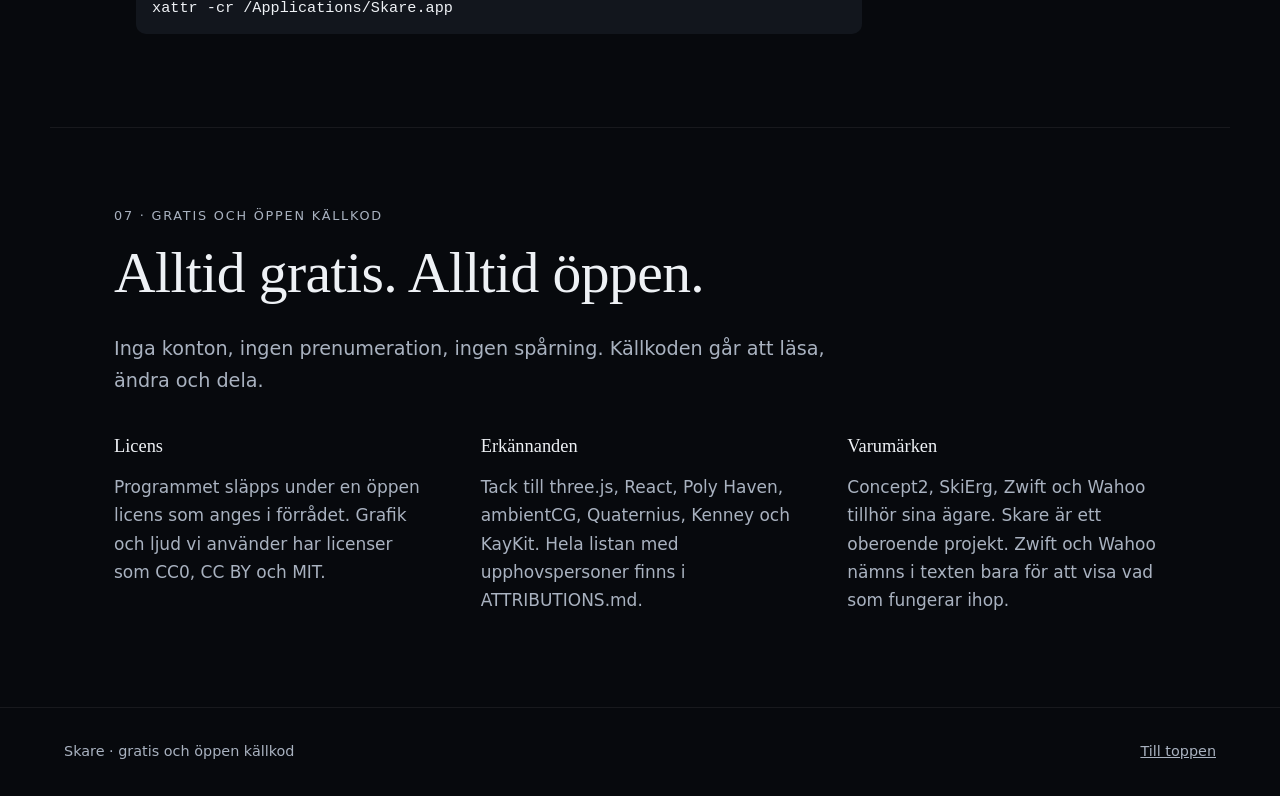
==== commit 3f99ce92: "Hemsidan från bccaeb8" ====
--- a/index.html
+++ b/index.html
@@ -1,153 +1,302 @@
 <!doctype html>
 <html lang="sv">
-<head>
-<meta charset="utf-8">
-<meta name="viewport" content="width=device-width, initial-scale=1">
-<title>{name} – virtuell längdskidåkning för SkiErg</title>
-<meta name="description" content="Gratis app med öppen källkod: åk längdskidor i 3D på din Concept2 SkiErg, skicka effekt till Zwift och följ utvecklingen.">
-<link rel="icon" href="data:image/svg+xml,%3Csvg xmlns=%27http://www.w3.org/2000/svg%27 viewBox=%270 0 32 32%27%3E%3Crect width=%2732%27 height=%2732%27 rx=%277%27 fill=%27%2307090d%27/%3E%3Cpath d=%27M7 24 L25 8 M11 26 L27 12%27 stroke=%27%237cc4ff%27 stroke-width=%273%27 stroke-linecap=%27round%27/%3E%3C/svg%3E">
-
-<link rel="canonical" href="https://getskare.stream/">
-<meta property="og:type" content="website">
-<meta property="og:site_name" content="Skare">
-<meta property="og:locale" content="sv_SE">
-<meta property="og:url" content="https://getskare.stream/">
-<meta property="og:title" content="Skare – virtuell längdskidåkning för SkiErg">
-<meta property="og:image" content="https://getskare.stream/media/og.png">
-<meta property="og:image:width" content="1200">
-<meta property="og:image:height" content="630">
-<meta name="twitter:card" content="summary_large_image">
-<link rel="stylesheet" href="style.css">
-</head>
-<body class="draft-a">
-<p class="banner" role="status"><span data-name>Skare</span> är under utveckling – nedladdningen öppnar snart.</p>
-<header class="top">
-  <a class="brand" href="#hjalte"><span data-name>Skare</span></a>
-  <nav aria-label="Sektioner"><a href="#akupplevelsen">Åkupplevelsen</a><a href="#bryggan">Bryggan</a><a href="#historik">Historik</a><a class="keep" href="galleri.html">Galleri</a><a href="#ladda-ned" class="pill">Ladda ned</a></nav>
-</header>
-<main>
-
-<section id="hjalte" class="hero">
-  <div class="hero-bg">
-  <figure class="clip">
-    <video data-loop muted loop playsinline preload="none" poster="media/a-hjalte.jpg" aria-label="Animation från appen">
-      <source src="media/a-hjalte.mp4" type="video/mp4">
-      <source src="media/a-hjalte.webm" type="video/webm">
-    </video>
-  </figure></div>
-  <p class="eyebrow">Gratis · öppen källkod · Mac och Windows</p>
-  <h1>Längdskidåkning<br>i <em>3D</em> på din SkiErg.</h1>
-  <p class="lead"><span data-name>Skare</span> gör varje pass på Concept2 SkiErg till en tur på skidspår: backar, kurvor, väder och motstånd som du känner i armarna.</p>
-  <p class="cta"><span class="btn off" aria-disabled="true">Kommer snart</span><a class="ghost" href="#installera">Installationsguide</a></p>
-</section>
-
-<section id="akupplevelsen" class="feature">
-  <div class="copy">
-    <p class="eyebrow">01 · Åkupplevelsen</p>
-    <h2>Spåret rullar under dig.</h2>
-    <p>Sju banor i en och samma värld, från skidstadion genom granskogen och upp i hårnålskurvorna mot fjället. Åkaren stakar i din takt, kameran lutar in i kurvorna och snön virvlar upp från skidorna.</p>
-    <ul class="points"><li>Tid på dygnet och väder väljer du själv eller låter automatiken sköta</li><li>Pass med flera intervaller, ghost och motståndare</li><li>Allt ritas i din webbläsare eller skrivbordsappen, ingen konto behövs</li></ul>
-  </div>
-  
-  <figure class="clip">
-    <video data-loop muted loop playsinline preload="none" poster="media/a-akupplevelsen.jpg" aria-label="Animation från appen">
-      <source src="media/a-akupplevelsen.mp4" type="video/mp4">
-      <source src="media/a-akupplevelsen.webm" type="video/webm">
-    </video>
-  </figure>
-</section>
-
-<section id="bryggan" class="feature flip">
-  <div class="copy">
-    <p class="eyebrow">02 · Bryggan till Zwift och SYSTM</p>
-    <h2>Din effekt, i dina andra appar.</h2>
-    <p><span data-name>Skare</span> läser effekt och takt från SkiErg och sänder dem vidare över Bluetooth som en effektmätare. Zwift eller Wahoo SYSTM hittar den som vilken mätare som helst, och pass från SYSTM kan du åka i 3D.</p>
-    <ul class="points"><li>Bluetooth från skrivbordsappen, USB till SkiErg</li><li>Importera pass och följ målwatten i bild</li></ul>
-  </div>
-  
-  <figure class="clip">
-    <video data-loop muted loop playsinline preload="none" poster="media/a-bryggan.jpg" aria-label="Animation från appen">
-      <source src="media/a-bryggan.mp4" type="video/mp4">
-      <source src="media/a-bryggan.webm" type="video/webm">
-    </video>
-  </figure>
-  <ol class="flow" aria-label="Flöde: SkiErg, dator, Bluetooth, iPad eller Zwift">
-  <li><b>SkiErg</b><small>din träningsmaskin</small></li><li class="link"><span>USB</span></li>
-  <li><b>Dator</b><small>kör <span data-name>Skare</span></small></li><li class="link"></li>
-  <li><b>Bluetooth</b><small>effektmätare</small></li><li class="link"></li>
-  <li><b>iPad eller Zwift</b><small>tar emot effekten</small></li>
-</ol>
-</section>
-
-<section id="historik" class="feature">
-  <div class="copy">
-    <p class="eyebrow">03 · Historik och analys</p>
-    <h2>Se att du blir starkare.</h2>
-    <p>Varje pass sparas på din dator. Tid i zon, distans, effektkurva och FTP över veckor och månader visas i klara diagram, och sammanfattningen efter passet visar varv, jämförelse och personliga rekord.</p>
-    <ul class="points"><li>Allt stannar lokalt hos dig</li><li>Jämför mot förra passet eller din ghost</li><li>Exportera när du vill</li></ul>
-  </div>
-  <figure class="still shot"><img src="media/a-historik.jpg" alt="Historik och analys i appen: tid i zon, ergdistans, effektkurva och FTP" loading="lazy" decoding="async"></figure>
-</section>
-
-
-<section id="data" class="data">
-  <p class="eyebrow">04 · Din data</p>
-  <h2>Din historik är din.</h2>
-  <div class="cols two">
-    <div>
-      <h3>Allt stannar hos dig</h3>
-      <ul class="points"><li>Passen sparas lokalt på din dator, i appens egen lagring</li><li>Inget konto och ingen molntjänst, och inget skickas någonstans</li><li>Du kan exportera hela historiken som JSON när du vill</li><li>Att radera allt direkt i appen är planerat; tills vidare försvinner datan när du rensar appens data</li></ul>
-    </div>
-    <div>
-      <h3>Exportera till andra träningsappar</h3>
-      <ul class="points"><li>Varje pass kan exporteras som TCX, JSON eller CSV</li><li>TCX-filer går att ladda upp för hand i många träningstjänster, till exempel Strava och Garmin Connect</li><li>Export som FIT-fil är förberedd i koden men ännu inte kopplad till en knapp, och är planerad</li><li>Direkt synk till träningstjänster är inte byggd. Den är planerad på sikt</li></ul>
-    </div>
-  </div>
-</section>
-
-
-<section id="ladda-ned" class="download">
-  <p class="eyebrow">05 · Ladda ned</p>
-  <h2>Hämta <span data-name>Skare</span>.</h2>
-  <p class="cta"><span class="btn big off" aria-disabled="true">Kommer snart</span></p>
-  <p class="small">Skrivbordsappen för Mac och Windows är på väg. Installationsguiden nedan gäller när den finns.</p>
-</section>
-
-<section id="installera" class="install">
-  <p class="eyebrow">06 · Installationsguide</p>
-  <h2>Appen är inte signerad ännu.</h2>
-  <p class="lead">Därför varnar Mac och Windows första gången. Det är normalt, och så går du vidare:</p>
-  <div class="tabs" role="tablist"><button role="tab" data-os-tab="mac" aria-selected="true">Mac</button><button role="tab" data-os-tab="windows" aria-selected="false">Windows</button></div>
-  <div data-os-panel="mac">
-    <ol>
-      <li>Öppna disk-avbilden och dra appen till Program.</li>
-      <li>Starta appen. Säger macOS att den inte kan öppnas, öppna <strong>Systeminställningar → Integritet och säkerhet</strong>.</li>
-      <li>Bläddra ned till meddelandet om appen och klicka <strong>Öppna ändå</strong>. Bekräfta med ditt lösenord.</li>
-      <li>Säger macOS i stället att appen är <em>skadad</em>, kör detta i Terminal och starta om appen:
-        <pre><code>xattr -cr /Applications/<span data-name>Skare</span>.app</code></pre></li>
-    </ol>
-  </div>
-  <div data-os-panel="windows" hidden>
-    <ol>
-      <li>Kör den nedladdade installationsfilen.</li>
-      <li>Visar Windows rutan <strong>Windows skyddade din dator</strong> (SmartScreen), klicka <strong>Mer information</strong>.</li>
-      <li>Klicka <strong>Kör ändå</strong> och följ installationen.</li>
-    </ol>
-  </div>
-</section>
-
-<section id="oppen" class="open">
-  <p class="eyebrow">07 · Gratis och öppen källkod</p>
-  <h2>Alltid gratis. Alltid öppen.</h2>
-  <p class="lead">Inga konton, ingen prenumeration, ingen spårning. Källkoden går att läsa, ändra och dela.</p>
-  <div class="cols">
-    <div><h3>Licens</h3><p>Programmet släpps under en öppen licens som anges i förrådet. Grafik och ljud vi använder har licenser som CC0, CC BY och MIT.</p></div>
-    <div><h3>Erkännanden</h3><p>Tack till three.js, React, Poly Haven, ambientCG, Quaternius, Kenney och KayKit. Hela listan med upphovspersoner finns i ATTRIBUTIONS.md.</p></div>
-    <div><h3>Varumärken</h3><p>Concept2, SkiErg, Zwift och Wahoo tillhör sina ägare. <span data-name>Skare</span> är ett oberoende projekt. Zwift och Wahoo nämns i texten bara för att visa vad som fungerar ihop.</p></div>
-  </div>
-</section>
-</main>
-<footer><span><span data-name>Skare</span> · gratis och öppen källkod</span><a href="#hjalte">Till toppen</a></footer>
-<script src="site.js"></script>
-</body>
+  <head>
+    <meta charset="utf-8" />
+    <meta name="viewport" content="width=device-width, initial-scale=1" />
+    <title>Skare – virtuell längdskidåkning för SkiErg</title>
+    <meta
+      name="description"
+      content="Gratis app med öppen källkod: åk längdskidor i 3D på din Concept2 SkiErg, skicka effekt till Zwift och följ utvecklingen."
+    />
+    <link rel="icon" href="icons/favicon.svg" type="image/svg+xml" />
+    <link rel="icon" href="icons/favicon-48.png" sizes="48x48" type="image/png" />
+    <link rel="icon" href="icons/favicon-32.png" sizes="32x32" type="image/png" />
+    <link rel="icon" href="icons/favicon-16.png" sizes="16x16" type="image/png" />
+    <link rel="apple-touch-icon" href="icons/apple-touch-icon.png" />
+
+    <link rel="canonical" href="https://getskare.stream/" />
+    <meta property="og:type" content="website" />
+    <meta property="og:site_name" content="Skare" />
+    <meta property="og:locale" content="sv_SE" />
+    <meta property="og:url" content="https://getskare.stream/" />
+    <meta property="og:title" content="Skare – virtuell längdskidåkning för SkiErg" />
+    <meta property="og:image" content="https://getskare.stream/media/og.png" />
+    <meta property="og:image:width" content="1200" />
+    <meta property="og:image:height" content="630" />
+    <meta name="twitter:card" content="summary_large_image" />
+    <script type="module" crossorigin src="./assets/site-B6ecasYh.js"></script>
+    <link rel="stylesheet" crossorigin href="./assets/site-DxEwx5Zl.css">
+  </head>
+  <body class="draft-a">
+    <p class="banner" role="status">
+      <span data-name>Skare</span> är under utveckling – nedladdningen öppnar snart.
+    </p>
+    <header class="top">
+      <a class="brand" href="#hjalte"
+        ><img src="media/skare-sidhuvud.svg" alt="Skare" width="172" height="66"
+      /></a>
+      <nav aria-label="Sektioner">
+        <a href="#akupplevelsen">Åkupplevelsen</a><a href="#bryggan">Bryggan</a
+        ><a href="#historik">Historik</a><a class="keep" href="galleri.html">Galleri</a
+        ><a href="#ladda-ned" class="pill">Ladda ned</a>
+      </nav>
+    </header>
+    <main>
+      <section id="hjalte" class="hero">
+        <div class="hero-bg">
+          <figure class="clip">
+            <video
+              data-loop
+              muted
+              loop
+              playsinline
+              preload="none"
+              poster="media/a-hjalte.jpg"
+              aria-label="Animation från appen"
+            >
+              <source src="media/a-hjalte.mp4" type="video/mp4" />
+              <source src="media/a-hjalte.webm" type="video/webm" />
+            </video>
+          </figure>
+        </div>
+        <p class="eyebrow">Gratis · öppen källkod · Mac och Windows</p>
+        <h1>Längdskidåkning<br />i <em>3D</em> på din SkiErg.</h1>
+        <p class="lead">
+          <span data-name>Skare</span> gör varje pass på Concept2 SkiErg till en tur på skidspår:
+          backar, kurvor, väder och motstånd som du känner i armarna.
+        </p>
+        <p class="cta">
+          <span class="btn off" aria-disabled="true">Kommer snart</span
+          ><a class="ghost" href="#installera">Installationsguide</a>
+        </p>
+      </section>
+
+      <section id="akupplevelsen" class="feature">
+        <div class="copy">
+          <p class="eyebrow">01 · Åkupplevelsen</p>
+          <h2>Spåret rullar under dig.</h2>
+          <p>
+            Flera världar att åka i: Granskogen, från skidstadion genom skogen och upp mot fjället,
+            med målgång i Mora, och Stockholm med sprinten genom Gamla stan. Åkaren stakar i din
+            takt, kameran lutar in i kurvorna och snön virvlar upp från skidorna.
+          </p>
+          <ul class="points">
+            <li>Tid på dygnet och väder väljer du själv eller låter automatiken sköta</li>
+            <li>Pass med flera intervaller, ghost och motståndare</li>
+            <li>
+              Markera ögonblicket med en knapptryckning: platsen, vädret och en bild sparas i
+              historiken
+            </li>
+            <li>Allt ritas i skrivbordsappen, och inget konto behövs</li>
+          </ul>
+        </div>
+
+        <figure class="clip">
+          <video
+            data-loop
+            muted
+            loop
+            playsinline
+            preload="none"
+            poster="media/a-akupplevelsen.jpg"
+            aria-label="Animation från appen"
+          >
+            <source src="media/a-akupplevelsen.mp4" type="video/mp4" />
+            <source src="media/a-akupplevelsen.webm" type="video/webm" />
+          </video>
+        </figure>
+      </section>
+
+      <section id="bryggan" class="feature flip">
+        <div class="copy">
+          <p class="eyebrow">02 · Träna i annan app</p>
+          <h2>Din effekt, i dina andra appar.</h2>
+          <p>
+            <span data-name>Skare</span> läser effekt och takt från SkiErg och sänder dem vidare
+            över Bluetooth som en effektmätare. Zwift eller Wahoo SYSTM hittar den som vilken mätare
+            som helst, och pass från SYSTM kan du åka i 3D.
+          </p>
+          <ul class="points">
+            <li>
+              Välj <em>Träna i annan app</em> i skrivbordsappen: USB till SkiErg, Bluetooth till
+              Zwift eller SYSTM
+            </li>
+            <li>Omräkningen till cykelwatt följer din profil, och passet sparas i historiken</li>
+            <li>Importera pass och följ målwatten i bild</li>
+          </ul>
+        </div>
+
+        <figure class="clip">
+          <video
+            data-loop
+            muted
+            loop
+            playsinline
+            preload="none"
+            poster="media/a-bryggan.jpg"
+            aria-label="Animation från appen"
+          >
+            <source src="media/a-bryggan.mp4" type="video/mp4" />
+            <source src="media/a-bryggan.webm" type="video/webm" />
+          </video>
+        </figure>
+        <ol class="flow" aria-label="Flöde: SkiErg, dator, Bluetooth, iPad eller Zwift">
+          <li><b>SkiErg</b><small>din träningsmaskin</small></li>
+          <li class="link"><span>USB</span></li>
+          <li>
+            <b>Dator</b><small>kör <span data-name>Skare</span></small>
+          </li>
+          <li class="link"></li>
+          <li><b>Bluetooth</b><small>effektmätare</small></li>
+          <li class="link"></li>
+          <li><b>iPad eller Zwift</b><small>tar emot effekten</small></li>
+        </ol>
+      </section>
+
+      <section id="historik" class="feature">
+        <div class="copy">
+          <p class="eyebrow">03 · Historik och analys</p>
+          <h2>Se att du blir starkare.</h2>
+          <p>
+            Varje pass sparas på din dator. Tid i zon, distans, effektkurva och FTP över veckor och
+            månader visas i klara diagram, och sammanfattningen efter passet visar varv, jämförelse
+            och personliga rekord.
+          </p>
+          <ul class="points">
+            <li>Allt stannar lokalt hos dig</li>
+            <li>Jämför mot förra passet eller din ghost</li>
+            <li>Exportera när du vill</li>
+          </ul>
+        </div>
+        <figure class="still shot">
+          <img
+            src="media/a-historik.jpg"
+            alt="Historik och analys i appen: tid i zon, ergdistans, effektkurva och FTP"
+            loading="lazy"
+            decoding="async"
+          />
+        </figure>
+      </section>
+
+      <section id="data" class="data">
+        <p class="eyebrow">04 · Din data</p>
+        <h2>Din historik är din.</h2>
+        <div class="cols two">
+          <div>
+            <h3>Allt stannar hos dig</h3>
+            <ul class="points">
+              <li>Passen sparas lokalt på din dator, i appens egen lagring</li>
+              <li>Inget konto och ingen molntjänst, och inget skickas någonstans</li>
+              <li>Du kan exportera hela historiken som JSON när du vill</li>
+              <li>
+                Att radera allt direkt i appen är planerat; tills vidare försvinner datan när du
+                rensar appens data
+              </li>
+            </ul>
+          </div>
+          <div>
+            <h3>Exportera till andra träningsappar</h3>
+            <ul class="points">
+              <li>Varje pass kan exporteras som TCX, JSON eller CSV</li>
+              <li>
+                TCX-filer går att ladda upp för hand i många träningstjänster, till exempel Strava
+                och Garmin Connect
+              </li>
+              <li>
+                Export som FIT-fil är förberedd i koden men ännu inte kopplad till en knapp, och är
+                planerad
+              </li>
+              <li>Direkt synk till träningstjänster är inte byggd. Den är planerad på sikt</li>
+            </ul>
+          </div>
+        </div>
+      </section>
+
+      <section id="ladda-ned" class="download">
+        <p class="eyebrow">05 · Ladda ned</p>
+        <h2>Hämta <span data-name>Skare</span>.</h2>
+        <p class="cta"><span class="btn big off" aria-disabled="true">Kommer snart</span></p>
+        <p class="small">
+          Skrivbordsappen för Mac och Windows är på väg. Installationsguiden nedan gäller när den
+          finns.
+        </p>
+      </section>
+
+      <section id="installera" class="install">
+        <p class="eyebrow">06 · Installationsguide</p>
+        <h2>Appen är inte signerad ännu.</h2>
+        <p class="lead">
+          Därför varnar Mac och Windows första gången. Det är normalt, och så går du vidare:
+        </p>
+        <div class="tabs" role="tablist">
+          <button role="tab" data-os-tab="mac" aria-selected="true">Mac</button
+          ><button role="tab" data-os-tab="windows" aria-selected="false">Windows</button>
+        </div>
+        <div data-os-panel="mac">
+          <ol>
+            <li>Öppna disk-avbilden och dra appen till Program.</li>
+            <li>
+              Starta appen. Säger macOS att den inte kan öppnas, öppna
+              <strong>Systeminställningar → Integritet och säkerhet</strong>.
+            </li>
+            <li>
+              Bläddra ned till meddelandet om appen och klicka <strong>Öppna ändå</strong>. Bekräfta
+              med ditt lösenord.
+            </li>
+            <li>
+              Säger macOS i stället att appen är <em>skadad</em>, kör detta i Terminal och starta om
+              appen:
+              <pre><code>xattr -cr /Applications/<span data-name>Skare</span>.app</code></pre>
+            </li>
+          </ol>
+        </div>
+        <div data-os-panel="windows" hidden>
+          <ol>
+            <li>Kör den nedladdade installationsfilen.</li>
+            <li>
+              Visar Windows rutan <strong>Windows skyddade din dator</strong> (SmartScreen), klicka
+              <strong>Mer information</strong>.
+            </li>
+            <li>Klicka <strong>Kör ändå</strong> och följ installationen.</li>
+          </ol>
+        </div>
+      </section>
+
+      <section id="oppen" class="open">
+        <p class="eyebrow">07 · Gratis och öppen källkod</p>
+        <h2>Alltid gratis. Alltid öppen.</h2>
+        <p class="lead">
+          Inga konton, ingen prenumeration, ingen spårning. Källkoden går att läsa, ändra och dela.
+        </p>
+        <div class="cols">
+          <div>
+            <h3>Licens</h3>
+            <p>
+              Programmet släpps under en öppen licens som anges i förrådet. Grafik och ljud vi
+              använder har licenser som CC0, CC BY och MIT.
+            </p>
+          </div>
+          <div>
+            <h3>Erkännanden</h3>
+            <p>
+              Tack till three.js, React, Poly Haven, ambientCG, Quaternius, Kenney och KayKit. Hela
+              listan med upphovspersoner finns i ATTRIBUTIONS.md.
+            </p>
+          </div>
+          <div>
+            <h3>Varumärken</h3>
+            <p>
+              Concept2, SkiErg, Zwift och Wahoo tillhör sina ägare. <span data-name>Skare</span> är
+              ett oberoende projekt. Zwift och Wahoo nämns i texten bara för att visa vad som
+              fungerar ihop.
+            </p>
+          </div>
+        </div>
+      </section>
+    </main>
+    <footer>
+      <span><span data-name>Skare</span> · gratis och öppen källkod</span
+      ><a href="#hjalte">Till toppen</a>
+    </footer>
+  </body>
 </html>
--- a/assets/site-DxEwx5Zl.css
+++ b/assets/site-DxEwx5Zl.css
@@ -0,0 +1 @@
+:root{--bg:#fff;--bg2:#f4f4f2;--fg:#111;--muted:#5b5f66;--line:#0001;--accent:#1d6fe0;--accent-fg:#fff;--font:"Inter", system-ui, sans-serif;--display:var(--font);--gutter:clamp(16px, 5vw, 64px);--max:1180px}*{box-sizing:border-box}html{scroll-behavior:smooth;scroll-padding-top:72px}@media (prefers-reduced-motion:reduce){html{scroll-behavior:auto}}body{background:var(--bg);color:var(--fg);font:400 1.0625rem/1.65 var(--font);-webkit-font-smoothing:antialiased;margin:0}img,video{max-width:100%;display:block}a{color:inherit}.top{z-index:10;padding:14px var(--gutter);background:color-mix(in srgb, var(--bg) 78%, transparent);-webkit-backdrop-filter:blur(14px);backdrop-filter:blur(14px);justify-content:space-between;align-items:center;display:flex;position:sticky;top:0}.top nav{align-items:center;gap:clamp(10px,2.2vw,28px);font-size:.9rem;display:flex}.top nav a{color:var(--muted);text-decoration:none}.top nav a:hover{color:var(--fg)}.brand{font:600 1.1rem var(--display);letter-spacing:.02em;text-decoration:none}.brand img{width:auto;height:34px;display:block}.pill{border:1px solid var(--fg);border-radius:99px;padding:6px 14px;color:var(--fg)!important}section{padding:clamp(56px, 10vw, 128px) var(--gutter);max-width:var(--max);margin:0 auto}.eyebrow{letter-spacing:.14em;text-transform:uppercase;color:var(--muted);margin:0 0 1rem;font-size:.8rem}h1,h2,h3{font-family:var(--display);margin:0 0 .5em;font-weight:500;line-height:1.08}h1{font-size:clamp(2.6rem,8vw,6rem)}h2{font-size:clamp(2rem,5vw,3.6rem)}h3{font-size:1.15rem}.lead{color:var(--muted);max-width:40em;font-size:1.2rem}.cta{flex-wrap:wrap;align-items:center;gap:16px;margin:2rem 0 0;display:flex}.btn{background:var(--accent);color:var(--accent-fg);border-radius:12px;padding:15px 28px;font-weight:600;text-decoration:none;transition:transform .2s,filter .2s;display:inline-block}.btn:hover{filter:brightness(1.1);transform:translateY(-1px)}.btn.big{padding:20px 40px;font-size:1.25rem}.ghost{color:var(--fg);text-underline-offset:4px}.small{color:var(--muted);margin:.4rem 0;font-size:.95rem}.feature{grid-template-columns:1fr 1.25fr;align-items:center;gap:clamp(24px,5vw,72px);display:grid}.feature.flip{grid-template-columns:1.25fr 1fr}.feature.flip .copy{order:2}.points{color:var(--muted);padding-left:1.1em}.points li{margin:.3em 0}.clip,.still{margin:0}.clip video,.still img{aspect-ratio:16/9;object-fit:cover;width:100%}.clip,.still{-webkit-mask-image:radial-gradient(72% 72%,#000 55%,#0000 100%);mask-image:radial-gradient(72% 72%,#000 55%,#0000 100%)}.download{text-align:center}.download .cta{justify-content:center}.tabs{background:var(--bg2);border-radius:12px;gap:4px;margin:1rem 0 1.4rem;padding:4px;display:inline-flex}.tabs button{font:inherit;color:var(--muted);cursor:pointer;background:0 0;border:0;border-radius:9px;padding:8px 22px}.tabs button[aria-selected=true]{background:var(--bg);color:var(--fg);box-shadow:0 1px 4px #0003}.install ol{max-width:44em;padding-left:1.3em}.install li{margin:.7em 0}pre{background:var(--bg2);border-radius:10px;padding:12px 16px;font-size:.95rem;overflow-x:auto}.cols{grid-template-columns:repeat(3,1fr);gap:clamp(20px,4vw,48px);margin-top:2.5rem;display:grid}.cols p{color:var(--muted)}footer{padding:32px var(--gutter);color:var(--muted);border-top:1px solid var(--line);flex-wrap:wrap;justify-content:space-between;gap:12px;font-size:.9rem;display:flex}@media (width<=820px){.feature,.feature.flip{grid-template-columns:1fr}.feature.flip .copy{order:0}.cols{grid-template-columns:1fr}.top nav a:not(.pill):not(.keep){display:none}}:root{--bg:#07090d;--bg2:#12161d;--fg:#eef1f5;--muted:#a9b2c0;--line:#fff1;--accent:#7cc4ff;--accent-fg:#06121f;--display:Georgia, serif}:root[data-theme=light]{--bg:#f3f1ec;--bg2:#e7e4dc;--fg:#14171c;--muted:#4a515c;--line:#0001;--accent:#1d5fa8;--accent-fg:#fff}h1,h2{letter-spacing:-.01em;font-weight:300}h1 em{color:var(--accent);font-style:italic}section{padding-block:clamp(36px,6vw,84px)}.btn{box-shadow:0 0 40px -6px var(--accent)}.install,.open{border-top:1px solid var(--line)}.hero{isolation:isolate;max-width:none;min-height:82vh;padding-inline:max(var(--gutter), calc((100% - var(--max)) / 2));flex-direction:column;justify-content:center;display:flex;position:relative;overflow:hidden}.hero>:not(.hero-bg){width:auto;max-width:none;margin:0;position:relative}.hero .lead{max-width:34em;color:var(--fg)}.hero h1{max-width:12em}.hero>.hero-bg{z-index:-1;width:auto;max-width:none;margin:0;position:absolute;inset:0}.hero-bg .clip,.hero-bg video{aspect-ratio:auto;object-fit:cover;width:100%;height:100%;-webkit-mask-image:none;mask-image:none}.hero-bg:after{content:"";background:linear-gradient(90deg, var(--bg) 6%, color-mix(in srgb, var(--bg) 82%, transparent) 42%, color-mix(in srgb, var(--bg) 25%, transparent) 80%), linear-gradient(0deg, var(--bg), transparent 28%), linear-gradient(180deg, var(--bg), transparent 14%);position:absolute;inset:0}.clip,.still{--f:linear-gradient(90deg, transparent, #000 14%, #000 86%, transparent), linear-gradient(180deg, transparent, #000 16%, #000 84%, transparent);-webkit-mask-image:var(--f);-webkit-mask-image:var(--f);mask-image:var(--f);-webkit-mask-composite:source-in;-webkit-mask-composite:source-in;mask-composite:intersect}.feature .clip video,.still img{aspect-ratio:16/10}#akupplevelsen{grid-template-columns:1fr 1.7fr;max-width:none}#bryggan{grid-template-columns:1.7fr 1fr;max-width:none}#bryggan .clip{grid-area:1/1}#bryggan .copy{order:0;grid-area:1/2}#bryggan .flow{grid-area:2/1/auto/-1}.shot img{aspect-ratio:auto}.flow{align-items:center;gap:0;margin:0;padding:0;list-style:none;display:flex}.flow li:not(.link){text-align:center;border:1px solid color-mix(in srgb, var(--accent) 45%, transparent);background:var(--bg2);border-radius:14px;flex-direction:column;flex:1;padding:18px 12px;display:flex}.flow small{color:var(--muted);font-size:.85rem}.flow .link{color:var(--muted);flex-direction:column;flex:.7;align-items:center;font-size:.8rem;display:flex}.flow .link:after{content:"";background:repeating-linear-gradient(90deg, var(--accent) 0 6px, transparent 6px 14px);background-size:14px 2px;width:100%;height:2px;animation:1s linear infinite flow}@keyframes flow{to{background-position:14px 0}}@media (prefers-reduced-motion:reduce){.flow .link:after{animation:none}}@media (width<=820px){.hero{min-height:0;padding-top:0;display:block}.hero>.hero-bg{height:62vw;margin:0 calc(-1 * var(--gutter)) -2rem;width:auto;position:relative;inset:auto}.hero-bg:after{background:linear-gradient(0deg, var(--bg) 2%, transparent 55%), linear-gradient(180deg, var(--bg), transparent 18%)}.hero .eyebrow{margin-top:0}#akupplevelsen,#bryggan,#historik{grid-template-columns:1fr}.feature .clip,.feature .still{margin-inline:calc(-1 * var(--gutter))}#bryggan .clip,#bryggan .copy,#bryggan .flow{grid-area:auto/1}.flow{flex-direction:column}.flow .link{flex:none;height:44px}.flow .link:after{background:repeating-linear-gradient(180deg, var(--accent) 0 6px, transparent 6px 14px);width:2px;height:100%;animation:1s linear infinite flowv}.flow li:not(.link){align-self:stretch}}@keyframes flowv{to{background-position:0 14px}}.hero h1{margin-bottom:.45em}.hero .cta{margin-top:1.6rem}#historik{grid-template-columns:1fr 1.9fr}@media (width<=820px){#historik{grid-template-columns:1fr}}.data .cols.two{grid-template-columns:1fr 1fr;margin-top:1.5rem}.data .cols h3{border-top:2px solid var(--accent);padding-top:1rem}@media (width<=820px){.data .cols.two{grid-template-columns:1fr}}.banner{padding:9px var(--gutter);text-align:center;color:var(--fg);background:color-mix(in srgb, var(--accent) 16%, var(--bg));border-bottom:1px solid color-mix(in srgb, var(--accent) 35%, transparent);margin:0;font-size:.92rem}.btn.off{color:var(--muted);border:1px dashed color-mix(in srgb, var(--fg) 40%, transparent);box-shadow:none;cursor:default;background:0 0}.btn.off:hover{filter:none;transform:none}.gallery main>section{max-width:var(--max);padding-inline:var(--gutter);margin-inline:auto}.g-intro{padding-block:clamp(48px,9vw,120px) clamp(12px,3vw,32px)}.g-intro h1{max-width:12em}.g-block h2{margin-bottom:clamp(20px,3vw,40px)}.g-grid,.g-pair{gap:clamp(20px,3vw,40px);display:grid}.g-grid.three{grid-template-columns:repeat(3,minmax(0,1fr))}.g-grid.two,.g-pair{grid-template-columns:repeat(2,minmax(0,1fr))}.g-grid h3,.g-pair h3{margin:.8em 0 .2em}.g-grid p,.g-pair p{color:var(--muted);margin:0}.gallery .clip video{aspect-ratio:16/9;object-fit:cover;width:100%;display:block}.gallery .clip,.gallery .shot{margin:0}.gallery .shot img{border:1px solid var(--line);border-radius:12px;width:100%;height:auto;display:block}.gallery .shot figcaption{color:var(--muted);margin-top:.5em;font-size:.95rem}.g-more{padding-block:clamp(36px,6vw,72px)}.top nav a[aria-current=page]{color:var(--fg);text-underline-offset:.35em;text-decoration:underline}@media (width<=820px){.g-grid.three,.g-grid.two,.g-pair{grid-template-columns:1fr}}.gallery .clip{-webkit-mask-image:none;mask-image:none}.gallery .clip video{border:1px solid var(--line);border-radius:12px}.gallery .g-grid.two .shot:first-child{grid-column:1/-1}.gallery .g-grid.two .shot:first-child img{object-fit:cover;object-position:center top;max-height:560px}:root{--font:system-ui, -apple-system, "Segoe UI", sans-serif}
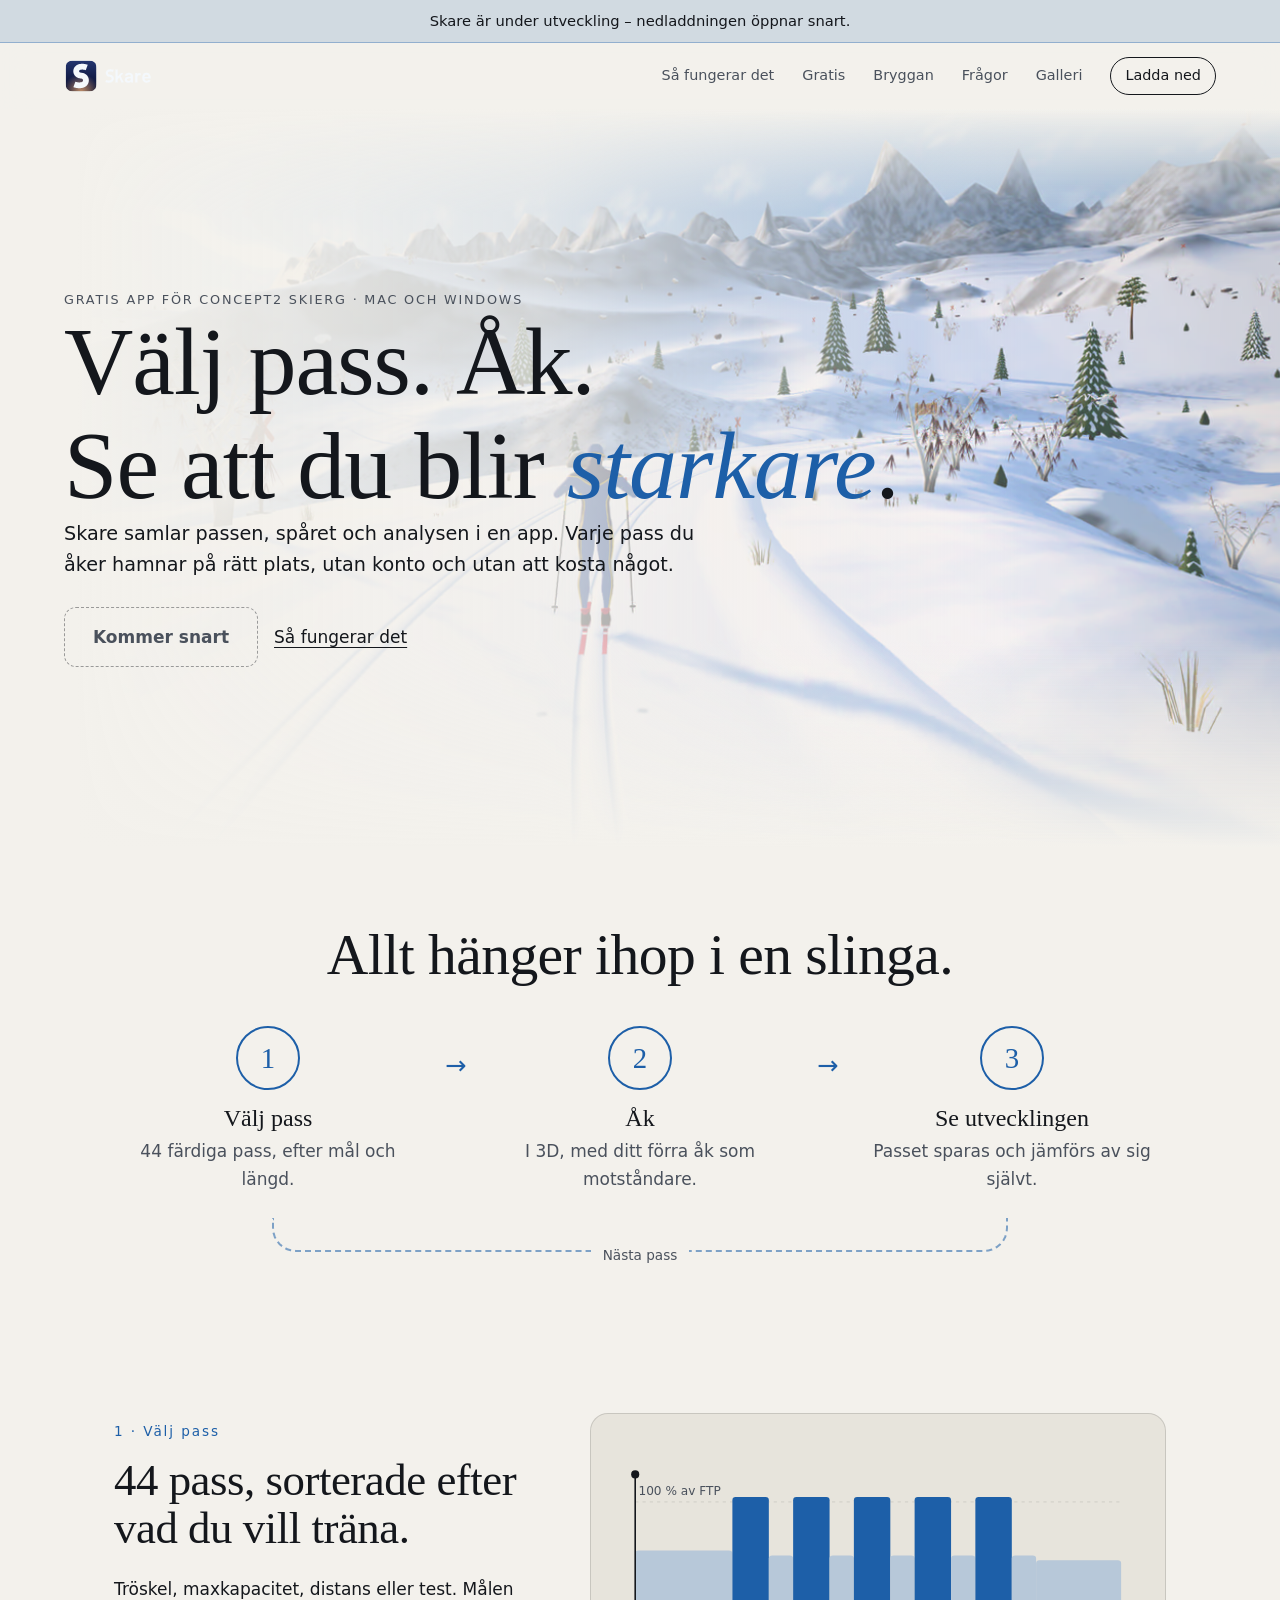
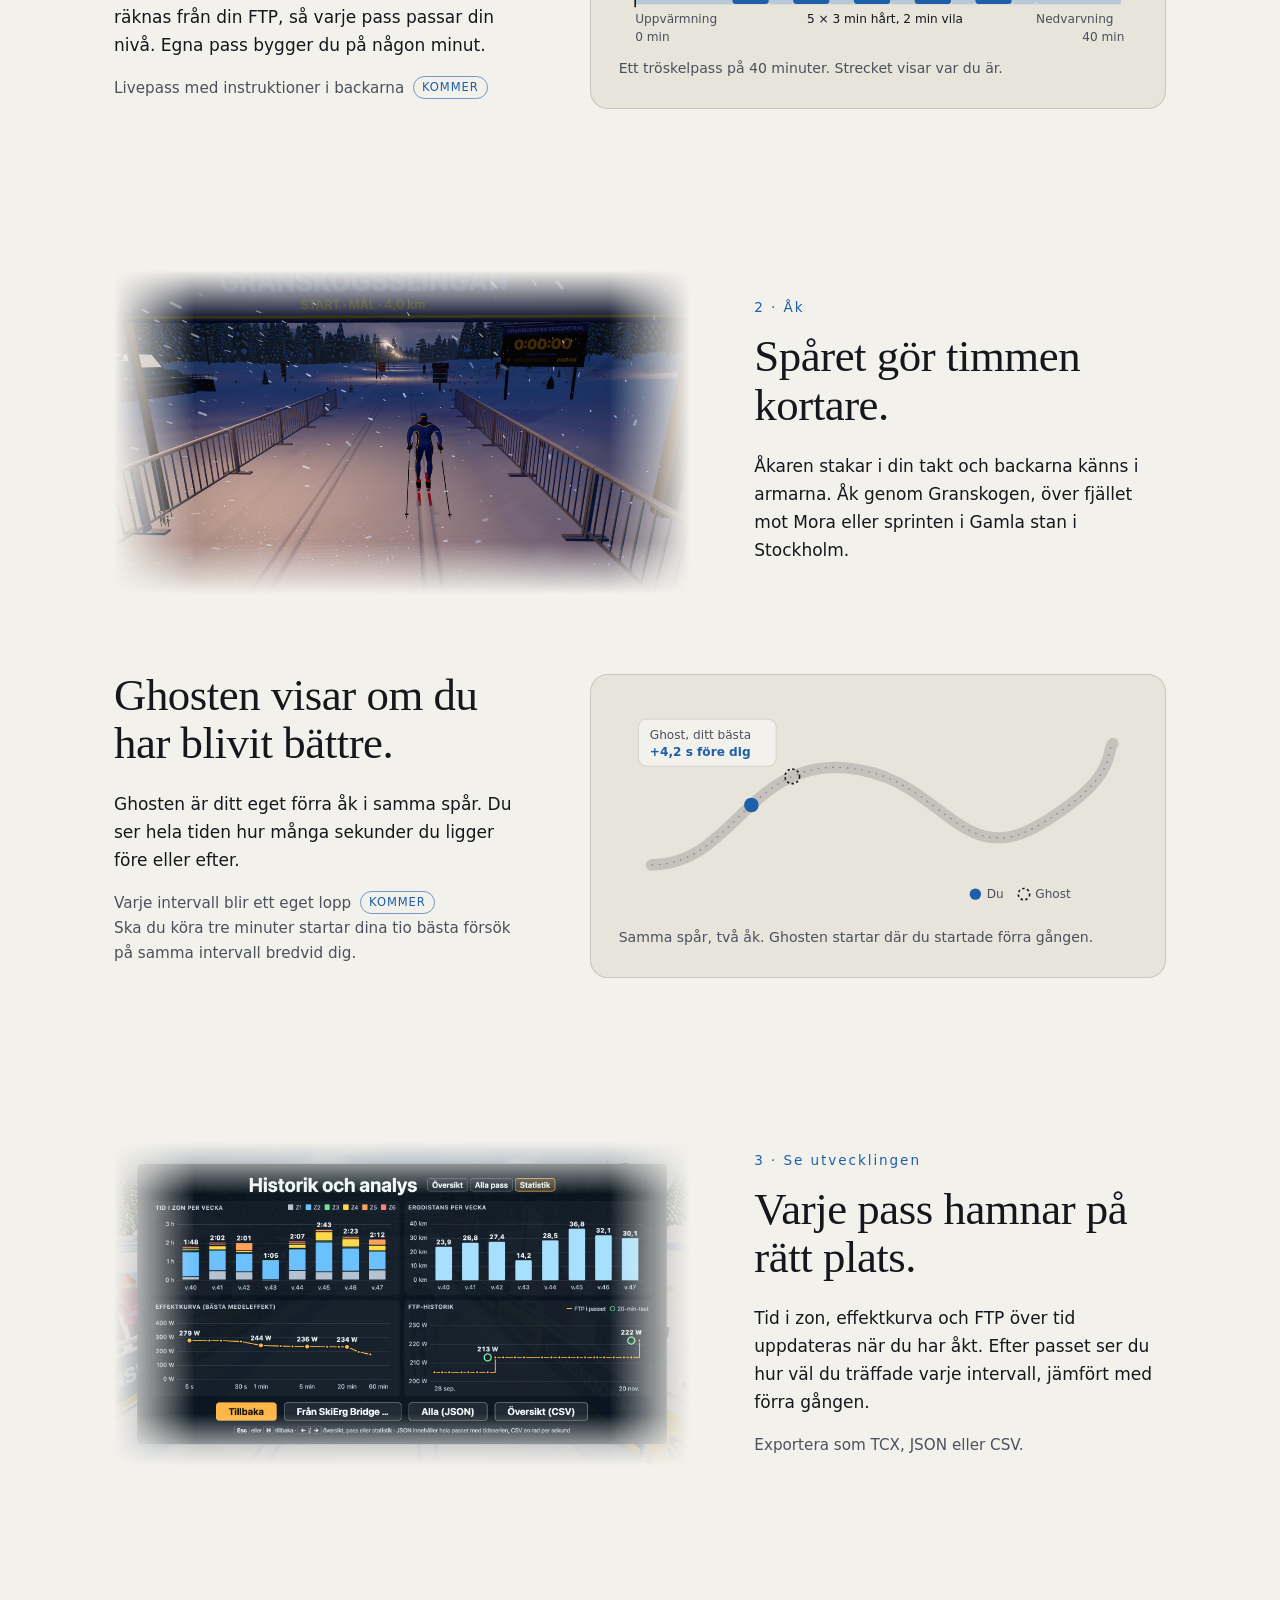
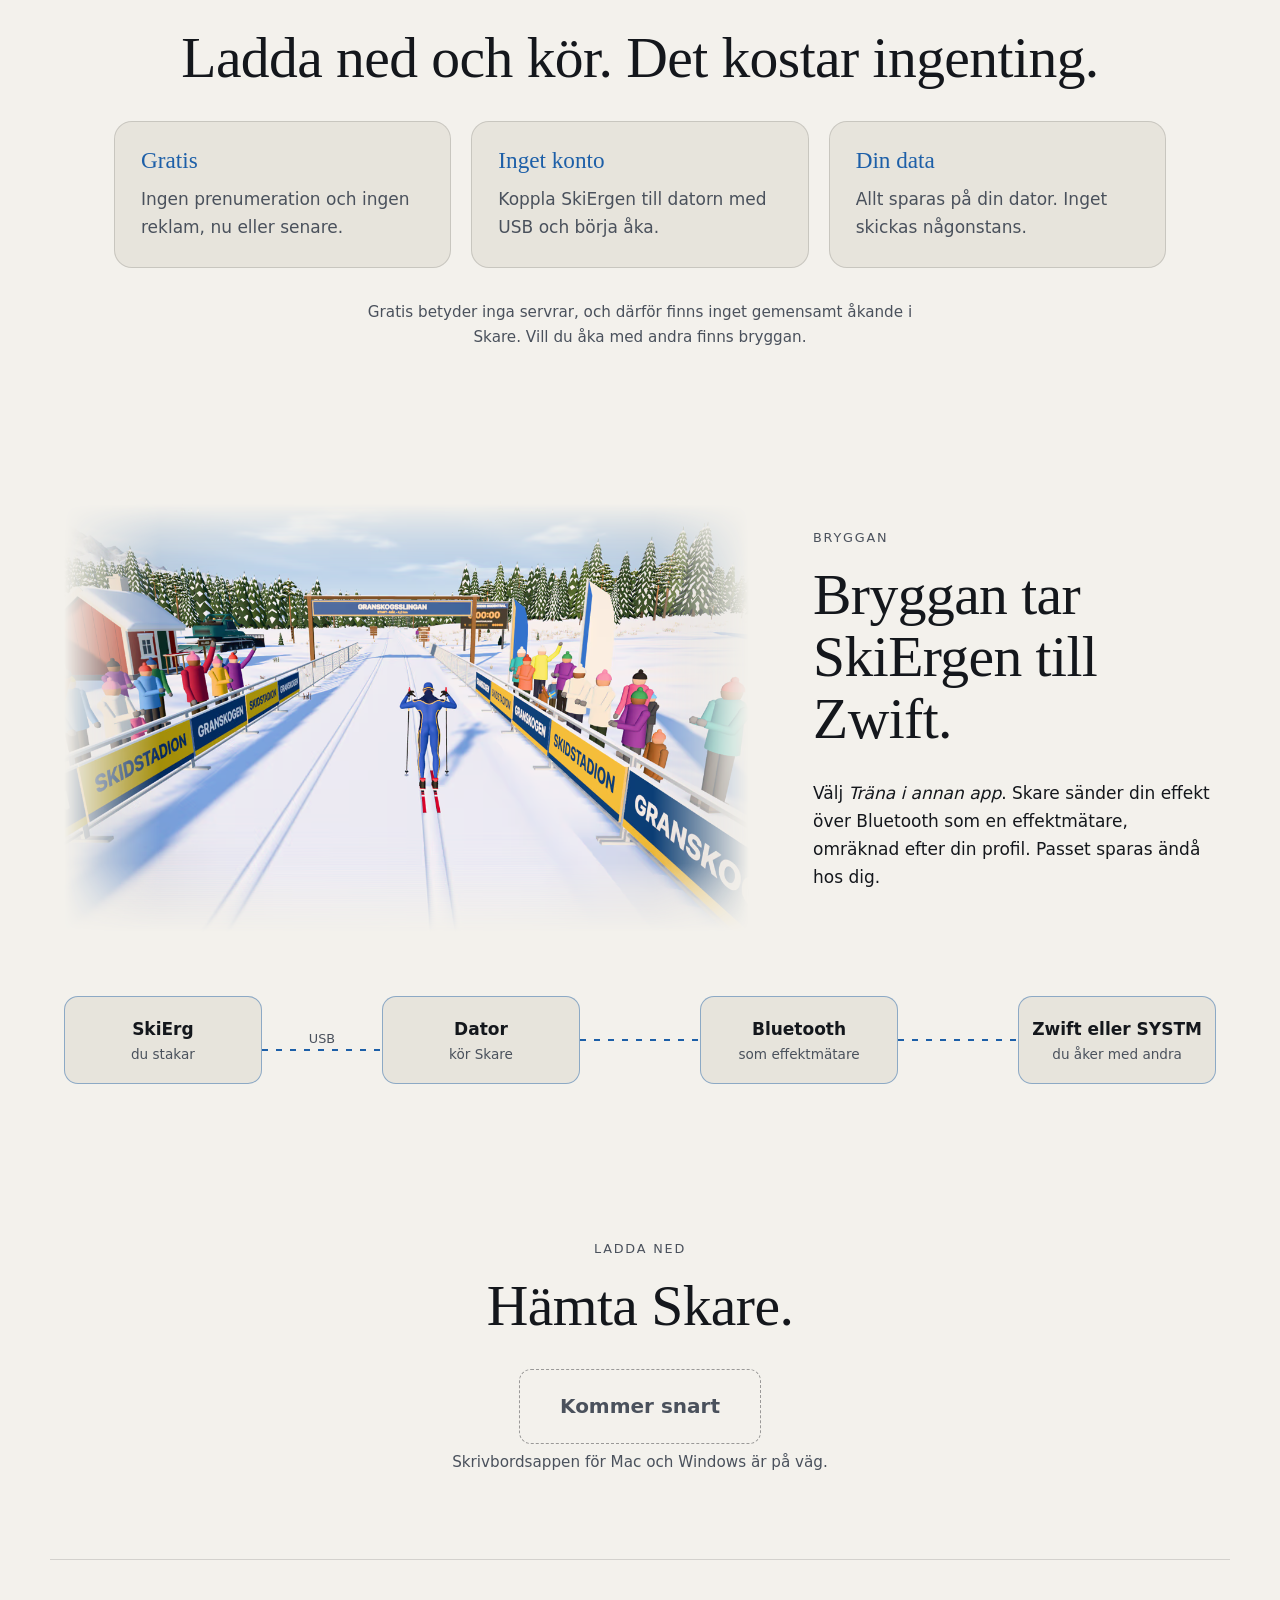
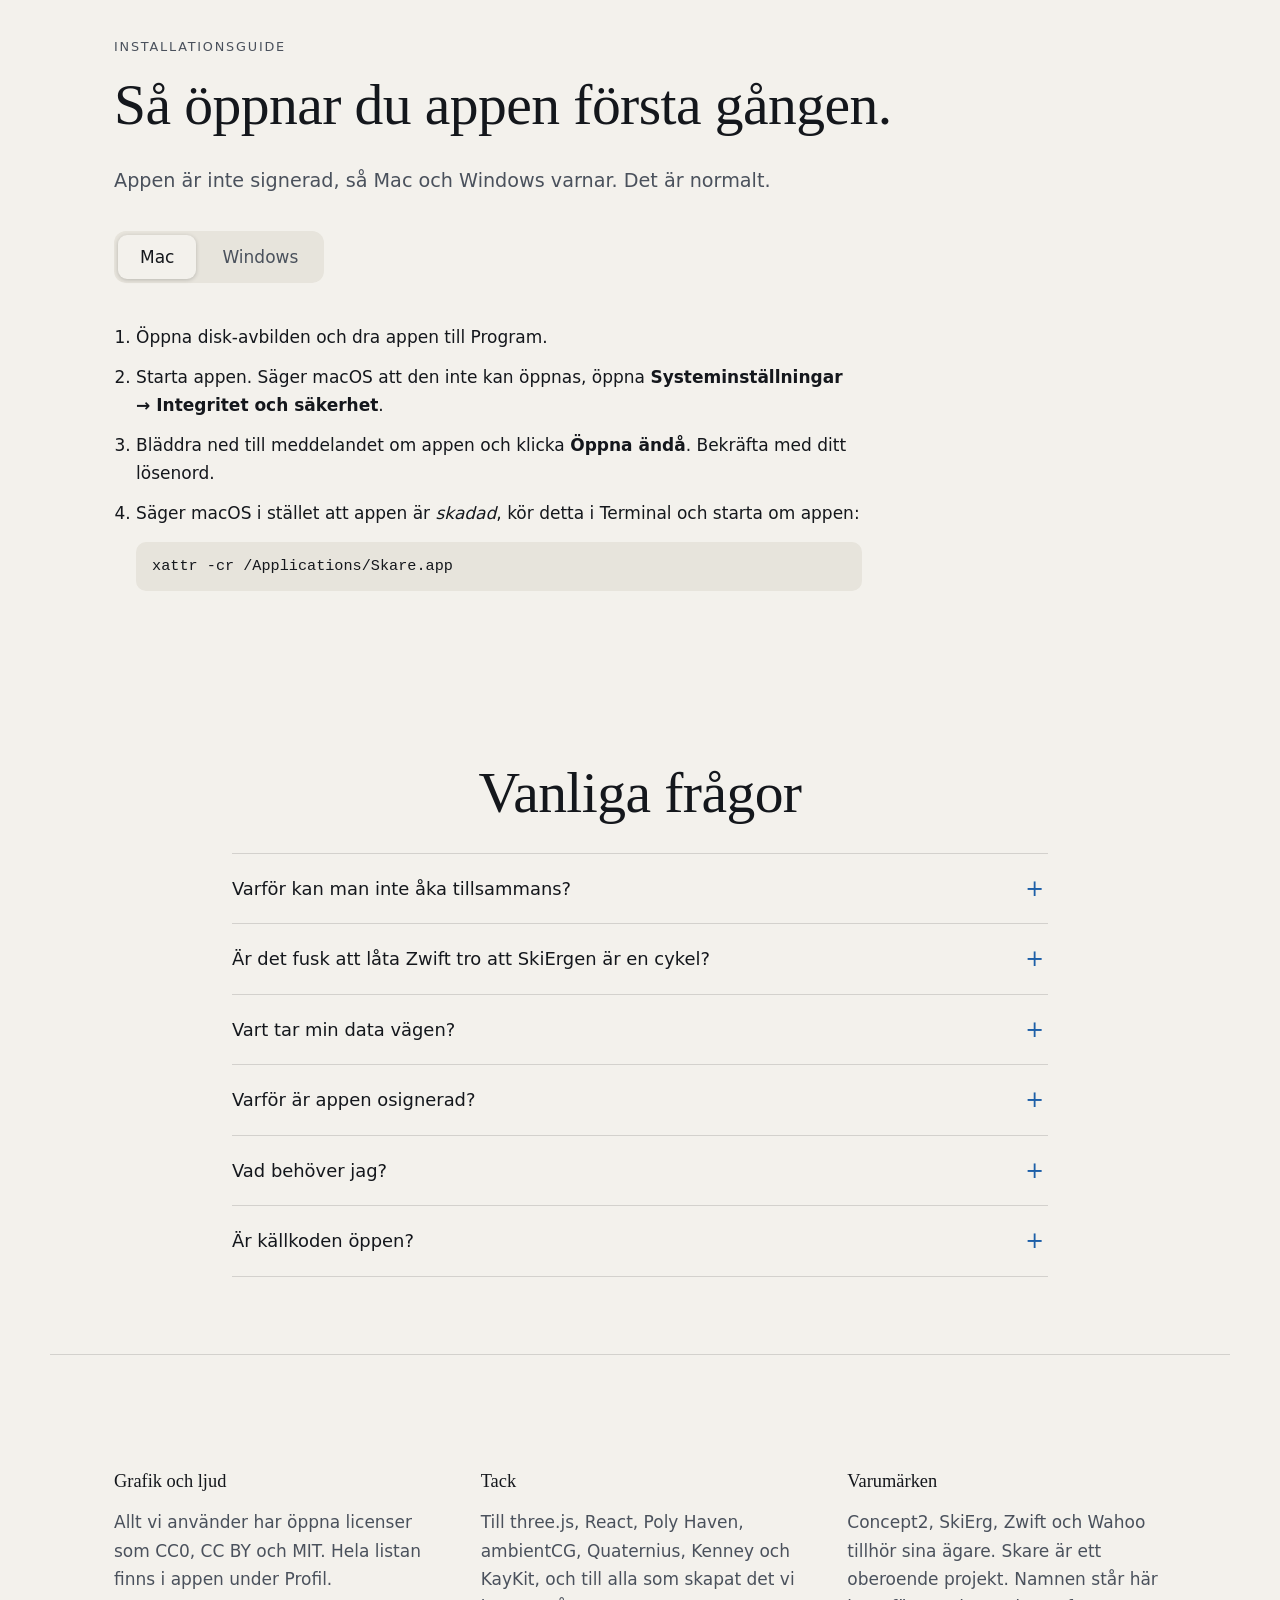
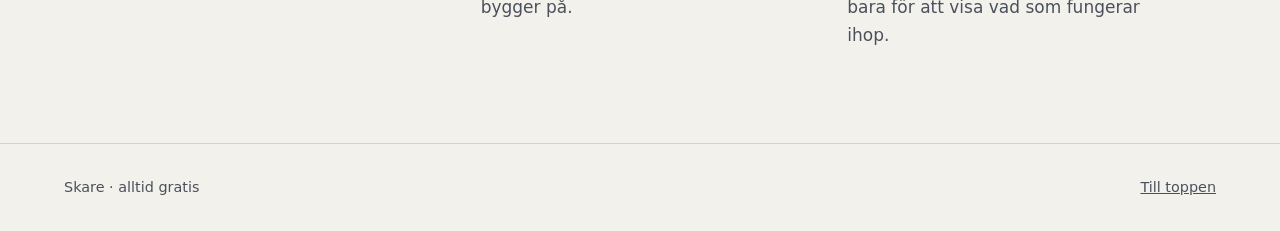
==== commit 47f6e899: "Hemsidan från 5ddf40b" ====
--- a/index.html
+++ b/index.html
@@ -6,7 +6,7 @@
     <title>Skare – virtuell längdskidåkning för SkiErg</title>
     <meta
       name="description"
-      content="Gratis app med öppen källkod: åk längdskidor i 3D på din Concept2 SkiErg, skicka effekt till Zwift och följ utvecklingen."
+      content="Gratis app för Concept2 SkiErg: välj bland 44 pass, åk i 3D och se att du blir starkare. Inget konto, ingen reklam, din data på din dator."
     />
     <link rel="icon" href="icons/favicon.svg" type="image/svg+xml" />
     <link rel="icon" href="icons/favicon-48.png" sizes="48x48" type="image/png" />
@@ -24,8 +24,8 @@
     <meta property="og:image:width" content="1200" />
     <meta property="og:image:height" content="630" />
     <meta name="twitter:card" content="summary_large_image" />
-    <script type="module" crossorigin src="./assets/site-B6ecasYh.js"></script>
-    <link rel="stylesheet" crossorigin href="./assets/site-DxEwx5Zl.css">
+    <script type="module" crossorigin src="./assets/site-D1o9wzpK.js"></script>
+    <link rel="stylesheet" crossorigin href="./assets/site-DzpN8Mh1.css">
   </head>
   <body class="draft-a">
     <p class="banner" role="status">
@@ -36,8 +36,9 @@
         ><img src="media/skare-sidhuvud.svg" alt="Skare" width="172" height="66"
       /></a>
       <nav aria-label="Sektioner">
-        <a href="#akupplevelsen">Åkupplevelsen</a><a href="#bryggan">Bryggan</a
-        ><a href="#historik">Historik</a><a class="keep" href="galleri.html">Galleri</a
+        <a href="#sa-funkar-det">Så fungerar det</a><a href="#gratis">Gratis</a
+        ><a href="#bryggan">Bryggan</a><a href="#fragor">Frågor</a
+        ><a class="keep" href="galleri.html">Galleri</a
         ><a href="#ladda-ned" class="pill">Ladda ned</a>
       </nav>
     </header>
@@ -59,38 +60,96 @@
             </video>
           </figure>
         </div>
-        <p class="eyebrow">Gratis · öppen källkod · Mac och Windows</p>
-        <h1>Längdskidåkning<br />i <em>3D</em> på din SkiErg.</h1>
+        <p class="eyebrow">Gratis app för Concept2 SkiErg · Mac och Windows</p>
+        <h1>Välj pass. Åk.<br />Se att du blir <em>starkare</em>.</h1>
         <p class="lead">
-          <span data-name>Skare</span> gör varje pass på Concept2 SkiErg till en tur på skidspår:
-          backar, kurvor, väder och motstånd som du känner i armarna.
+          <span data-name>Skare</span> samlar passen, spåret och analysen i en app. Varje pass du
+          åker hamnar på rätt plats, utan konto och utan att kosta något.
         </p>
         <p class="cta">
           <span class="btn off" aria-disabled="true">Kommer snart</span
-          ><a class="ghost" href="#installera">Installationsguide</a>
+          ><a class="ghost" href="#sa-funkar-det">Så fungerar det</a>
         </p>
       </section>
 
-      <section id="akupplevelsen" class="feature">
+      <section id="sa-funkar-det" class="loop-sec">
+        <h2>Allt hänger ihop i en slinga.</h2>
+        <ol class="loop">
+          <li>
+            <span class="step">1</span>
+            <h3>Välj pass</h3>
+            <p>44 färdiga pass, efter mål och längd.</p>
+          </li>
+          <li>
+            <span class="step">2</span>
+            <h3>Åk</h3>
+            <p>I 3D, med ditt förra åk som motståndare.</p>
+          </li>
+          <li>
+            <span class="step">3</span>
+            <h3>Se utvecklingen</h3>
+            <p>Passet sparas och jämförs av sig självt.</p>
+          </li>
+        </ol>
+        <p class="loop-back" aria-hidden="true"><span>Nästa pass</span></p>
+      </section>
+
+      <section id="pass" class="concept">
         <div class="copy">
-          <p class="eyebrow">01 · Åkupplevelsen</p>
-          <h2>Spåret rullar under dig.</h2>
-          <p>
-            Flera världar att åka i: Granskogen, från skidstadion genom skogen och upp mot fjället,
-            med målgång i Mora, och Stockholm med sprinten genom Gamla stan. Åkaren stakar i din
-            takt, kameran lutar in i kurvorna och snön virvlar upp från skidorna.
-          </p>
-          <ul class="points">
-            <li>Tid på dygnet och väder väljer du själv eller låter automatiken sköta</li>
-            <li>Pass med flera intervaller, ghost och motståndare</li>
-            <li>
-              Markera ögonblicket med en knapptryckning: platsen, vädret och en bild sparas i
-              historiken
-            </li>
-            <li>Allt ritas i skrivbordsappen, och inget konto behövs</li>
-          </ul>
-        </div>
-
+          <p class="num">1 · Välj pass</p>
+          <h2>44 pass, sorterade efter vad du vill träna.</h2>
+          <p>
+            Tröskel, maxkapacitet, distans eller test. Målen räknas från din FTP, så varje pass
+            passar din nivå. Egna pass bygger du på någon minut.
+          </p>
+          <p class="aside">
+            Livepass med instruktioner i backarna <span class="soon">kommer</span>
+          </p>
+        </div>
+        <figure class="diagram">
+          <svg viewBox="0 0 640 250" role="img" aria-labelledby="pass-t">
+            <title id="pass-t">
+              Exempelpass på 40 minuter: 8 minuters uppvärmning, fem intervaller om 3 minuter på 105
+              procent av FTP med 2 minuters vila, och 7 minuters nedvarvning.
+            </title>
+            <line class="d-axis" x1="20" y1="200" x2="620" y2="200" />
+            <line class="d-axis" x1="20" y1="74" x2="620" y2="74" stroke-dasharray="4 5" />
+            <text x="24" y="66">100 % av FTP</text>
+            <g transform="translate(20 0)">
+              <rect class="d-easy" x="0" y="134" width="120" height="66" rx="4" />
+              <rect class="d-work" x="120" y="68" width="45" height="132" rx="4" />
+              <rect class="d-easy" x="165" y="140" width="30" height="60" rx="4" />
+              <rect class="d-work" x="195" y="68" width="45" height="132" rx="4" />
+              <rect class="d-easy" x="240" y="140" width="30" height="60" rx="4" />
+              <rect class="d-work" x="270" y="68" width="45" height="132" rx="4" />
+              <rect class="d-easy" x="315" y="140" width="30" height="60" rx="4" />
+              <rect class="d-work" x="345" y="68" width="45" height="132" rx="4" />
+              <rect class="d-easy" x="390" y="140" width="30" height="60" rx="4" />
+              <rect class="d-work" x="420" y="68" width="45" height="132" rx="4" />
+              <rect class="d-easy" x="465" y="140" width="30" height="60" rx="4" />
+              <rect class="d-easy" x="495" y="146" width="105" height="54" rx="4" />
+              <line class="d-cursor" x1="0" y1="40" x2="0" y2="204" />
+              <circle class="d-cursor-dot" cx="0" cy="40" r="5" />
+            </g>
+            <text x="20" y="224">Uppvärmning</text>
+            <text class="hi" x="232" y="224">5 × 3 min hårt, 2 min vila</text>
+            <text x="515" y="224">Nedvarvning</text>
+            <text x="20" y="246">0 min</text>
+            <text x="572" y="246">40 min</text>
+          </svg>
+          <figcaption>Ett tröskelpass på 40 minuter. Strecket visar var du är.</figcaption>
+        </figure>
+      </section>
+
+      <section id="akupplevelsen" class="concept flip">
+        <div class="copy">
+          <p class="num">2 · Åk</p>
+          <h2>Spåret gör timmen kortare.</h2>
+          <p>
+            Åkaren stakar i din takt och backarna känns i armarna. Åk genom Granskogen, över fjället
+            mot Mora eller sprinten i Gamla stan i Stockholm.
+          </p>
+        </div>
         <figure class="clip">
           <video
             data-loop
@@ -99,7 +158,7 @@
             playsinline
             preload="none"
             poster="media/a-akupplevelsen.jpg"
-            aria-label="Animation från appen"
+            aria-label="Animation från appen: åkaren i spåret"
           >
             <source src="media/a-akupplevelsen.mp4" type="video/mp4" />
             <source src="media/a-akupplevelsen.webm" type="video/webm" />
@@ -107,25 +166,122 @@
         </figure>
       </section>
 
+      <section id="ghost" class="concept">
+        <div class="copy">
+          <h2>Ghosten visar om du har blivit bättre.</h2>
+          <p>
+            Ghosten är ditt eget förra åk i samma spår. Du ser hela tiden hur många sekunder du
+            ligger före eller efter.
+          </p>
+          <p class="aside">
+            Varje intervall blir ett eget lopp <span class="soon">kommer</span><br />
+            Ska du köra tre minuter startar dina tio bästa försök på samma intervall bredvid dig.
+          </p>
+        </div>
+        <figure class="diagram">
+          <svg viewBox="0 0 640 260" role="img" aria-labelledby="ghost-t">
+            <title id="ghost-t">
+              Två åkare i samma spår: du och ghosten från ditt förra åk, som ligger några sekunder
+              före.
+            </title>
+            <path
+              id="spar"
+              class="d-track"
+              d="M40 200 C 140 200, 160 70, 280 80 S 420 210, 520 150 S 600 60, 610 50"
+            />
+            <path
+              class="d-track-line"
+              d="M40 200 C 140 200, 160 70, 280 80 S 420 210, 520 150 S 600 60, 610 50"
+            />
+            <g>
+              <circle class="d-ghost" r="9" />
+              <animateMotion
+                dur="12s"
+                repeatCount="indefinite"
+                keyPoints="0.1;1;0.1"
+                keyTimes="0;0.92;1"
+                calcMode="linear"
+              >
+                <mpath href="#spar" />
+              </animateMotion>
+            </g>
+            <g>
+              <circle class="d-you" r="9" />
+              <animateMotion
+                dur="12s"
+                repeatCount="indefinite"
+                keyPoints="0;0.94;0"
+                keyTimes="0;0.92;1"
+                calcMode="linear"
+              >
+                <mpath href="#spar" />
+              </animateMotion>
+            </g>
+            <g transform="translate(24 20)">
+              <rect class="d-chip" width="170" height="58" rx="10" />
+              <text x="14" y="24">Ghost, ditt bästa</text>
+              <text class="d-gap" x="14" y="46">+4,2 s före dig</text>
+            </g>
+            <circle class="d-you" cx="440" cy="236" r="7" />
+            <text x="454" y="241">Du</text>
+            <circle class="d-ghost" cx="500" cy="236" r="7" />
+            <text x="514" y="241">Ghost</text>
+          </svg>
+          <figcaption>Samma spår, två åk. Ghosten startar där du startade förra gången.</figcaption>
+        </figure>
+      </section>
+
+      <section id="historik" class="concept flip">
+        <div class="copy">
+          <p class="num">3 · Se utvecklingen</p>
+          <h2>Varje pass hamnar på rätt plats.</h2>
+          <p>
+            Tid i zon, effektkurva och FTP över tid uppdateras när du har åkt. Efter passet ser du
+            hur väl du träffade varje intervall, jämfört med förra gången.
+          </p>
+          <p class="aside">Exportera som TCX, JSON eller CSV.</p>
+        </div>
+        <figure class="still shot">
+          <img
+            src="media/a-historik.jpg"
+            alt="Historik och analys i appen: tid i zon, ergdistans, effektkurva och FTP"
+            loading="lazy"
+            decoding="async"
+          />
+        </figure>
+      </section>
+
+      <section id="gratis" class="free">
+        <h2>Ladda ned och kör. Det kostar ingenting.</h2>
+        <div class="boxes">
+          <div>
+            <h3>Gratis</h3>
+            <p>Ingen prenumeration och ingen reklam, nu eller senare.</p>
+          </div>
+          <div>
+            <h3>Inget konto</h3>
+            <p>Koppla SkiErgen till datorn med USB och börja åka.</p>
+          </div>
+          <div>
+            <h3>Din data</h3>
+            <p>Allt sparas på din dator. Inget skickas någonstans.</p>
+          </div>
+        </div>
+        <p class="aside">
+          Gratis betyder inga servrar, och därför finns inget gemensamt åkande i
+          <span data-name>Skare</span>. Vill du åka med andra finns bryggan.
+        </p>
+      </section>
+
       <section id="bryggan" class="feature flip">
         <div class="copy">
-          <p class="eyebrow">02 · Träna i annan app</p>
-          <h2>Din effekt, i dina andra appar.</h2>
-          <p>
-            <span data-name>Skare</span> läser effekt och takt från SkiErg och sänder dem vidare
-            över Bluetooth som en effektmätare. Zwift eller Wahoo SYSTM hittar den som vilken mätare
-            som helst, och pass från SYSTM kan du åka i 3D.
-          </p>
-          <ul class="points">
-            <li>
-              Välj <em>Träna i annan app</em> i skrivbordsappen: USB till SkiErg, Bluetooth till
-              Zwift eller SYSTM
-            </li>
-            <li>Omräkningen till cykelwatt följer din profil, och passet sparas i historiken</li>
-            <li>Importera pass och följ målwatten i bild</li>
-          </ul>
-        </div>
-
+          <p class="eyebrow">Bryggan</p>
+          <h2>Bryggan tar SkiErgen till Zwift.</h2>
+          <p>
+            Välj <em>Träna i annan app</em>. <span data-name>Skare</span> sänder din effekt över
+            Bluetooth som en effektmätare, omräknad efter din profil. Passet sparas ändå hos dig.
+          </p>
+        </div>
         <figure class="clip">
           <video
             data-loop
@@ -134,100 +290,36 @@
             playsinline
             preload="none"
             poster="media/a-bryggan.jpg"
-            aria-label="Animation från appen"
+            aria-label="Animation från appen: bryggan skickar effekt"
           >
             <source src="media/a-bryggan.mp4" type="video/mp4" />
             <source src="media/a-bryggan.webm" type="video/webm" />
           </video>
         </figure>
-        <ol class="flow" aria-label="Flöde: SkiErg, dator, Bluetooth, iPad eller Zwift">
-          <li><b>SkiErg</b><small>din träningsmaskin</small></li>
+        <ol class="flow" aria-label="Flöde: SkiErg, dator, Bluetooth, annan app">
+          <li><b>SkiErg</b><small>du stakar</small></li>
           <li class="link"><span>USB</span></li>
           <li>
             <b>Dator</b><small>kör <span data-name>Skare</span></small>
           </li>
           <li class="link"></li>
-          <li><b>Bluetooth</b><small>effektmätare</small></li>
+          <li><b>Bluetooth</b><small>som effektmätare</small></li>
           <li class="link"></li>
-          <li><b>iPad eller Zwift</b><small>tar emot effekten</small></li>
+          <li><b>Zwift eller SYSTM</b><small>du åker med andra</small></li>
         </ol>
       </section>
 
-      <section id="historik" class="feature">
-        <div class="copy">
-          <p class="eyebrow">03 · Historik och analys</p>
-          <h2>Se att du blir starkare.</h2>
-          <p>
-            Varje pass sparas på din dator. Tid i zon, distans, effektkurva och FTP över veckor och
-            månader visas i klara diagram, och sammanfattningen efter passet visar varv, jämförelse
-            och personliga rekord.
-          </p>
-          <ul class="points">
-            <li>Allt stannar lokalt hos dig</li>
-            <li>Jämför mot förra passet eller din ghost</li>
-            <li>Exportera när du vill</li>
-          </ul>
-        </div>
-        <figure class="still shot">
-          <img
-            src="media/a-historik.jpg"
-            alt="Historik och analys i appen: tid i zon, ergdistans, effektkurva och FTP"
-            loading="lazy"
-            decoding="async"
-          />
-        </figure>
-      </section>
-
-      <section id="data" class="data">
-        <p class="eyebrow">04 · Din data</p>
-        <h2>Din historik är din.</h2>
-        <div class="cols two">
-          <div>
-            <h3>Allt stannar hos dig</h3>
-            <ul class="points">
-              <li>Passen sparas lokalt på din dator, i appens egen lagring</li>
-              <li>Inget konto och ingen molntjänst, och inget skickas någonstans</li>
-              <li>Du kan exportera hela historiken som JSON när du vill</li>
-              <li>
-                Att radera allt direkt i appen är planerat; tills vidare försvinner datan när du
-                rensar appens data
-              </li>
-            </ul>
-          </div>
-          <div>
-            <h3>Exportera till andra träningsappar</h3>
-            <ul class="points">
-              <li>Varje pass kan exporteras som TCX, JSON eller CSV</li>
-              <li>
-                TCX-filer går att ladda upp för hand i många träningstjänster, till exempel Strava
-                och Garmin Connect
-              </li>
-              <li>
-                Export som FIT-fil är förberedd i koden men ännu inte kopplad till en knapp, och är
-                planerad
-              </li>
-              <li>Direkt synk till träningstjänster är inte byggd. Den är planerad på sikt</li>
-            </ul>
-          </div>
-        </div>
-      </section>
-
       <section id="ladda-ned" class="download">
-        <p class="eyebrow">05 · Ladda ned</p>
+        <p class="eyebrow">Ladda ned</p>
         <h2>Hämta <span data-name>Skare</span>.</h2>
         <p class="cta"><span class="btn big off" aria-disabled="true">Kommer snart</span></p>
-        <p class="small">
-          Skrivbordsappen för Mac och Windows är på väg. Installationsguiden nedan gäller när den
-          finns.
-        </p>
+        <p class="small">Skrivbordsappen för Mac och Windows är på väg.</p>
       </section>
 
       <section id="installera" class="install">
-        <p class="eyebrow">06 · Installationsguide</p>
-        <h2>Appen är inte signerad ännu.</h2>
-        <p class="lead">
-          Därför varnar Mac och Windows första gången. Det är normalt, och så går du vidare:
-        </p>
+        <p class="eyebrow">Installationsguide</p>
+        <h2>Så öppnar du appen första gången.</h2>
+        <p class="lead">Appen är inte signerad, så Mac och Windows varnar. Det är normalt.</p>
         <div class="tabs" role="tablist">
           <button role="tab" data-os-tab="mac" aria-selected="true">Mac</button
           ><button role="tab" data-os-tab="windows" aria-selected="false">Windows</button>
@@ -262,41 +354,81 @@
         </div>
       </section>
 
+      <section id="fragor" class="faq">
+        <h2>Vanliga frågor</h2>
+        <details>
+          <summary>Varför kan man inte åka tillsammans?</summary>
+          <p>
+            Gemensamt åkande kräver servrar, och servrar kostar pengar varje månad. Då kan appen
+            inte vara gratis. Bryggan låter dig åka med andra i Zwift eller liknande appar.
+          </p>
+        </details>
+        <details>
+          <summary>Är det fusk att låta Zwift tro att SkiErgen är en cykel?</summary>
+          <p>
+            Nej. På en SkiErg trycker de flesta ut färre watt än på en cykel. Bryggan räknar om med
+            din cykel-FTP delat med din SkiErg-FTP, så 90 procent av SkiErg-FTP blir 90 procent av
+            cykel-FTP. Ansträngningen blir densamma.
+          </p>
+        </details>
+        <details>
+          <summary>Vart tar min data vägen?</summary>
+          <p>
+            Ingenstans. Passen sparas på din dator. Appen har inga konton och ingen spårning. En
+            knapp för att radera all historik i appen <span class="soon">kommer</span>
+          </p>
+        </details>
+        <details>
+          <summary>Varför är appen osignerad?</summary>
+          <p>
+            Signering kostar pengar hos Apple och Microsoft, och det beslutet är inte taget. Därför
+            varnar datorn första gången. Installationsguiden visar hur du går vidare.
+          </p>
+        </details>
+        <details>
+          <summary>Vad behöver jag?</summary>
+          <p>
+            En Concept2 SkiErg med PM5, en USB-kabel och en Mac- eller Windowsdator. För bryggan
+            behöver datorn Bluetooth. Windowsversionen är ännu inte testad på riktig hårdvara.
+          </p>
+        </details>
+        <details>
+          <summary>Är källkoden öppen?</summary>
+          <p>
+            Den ska bli det <span class="soon">kommer</span>. Licensen är inte vald och koden är
+            inte publicerad ännu.
+          </p>
+        </details>
+      </section>
+
       <section id="oppen" class="open">
-        <p class="eyebrow">07 · Gratis och öppen källkod</p>
-        <h2>Alltid gratis. Alltid öppen.</h2>
-        <p class="lead">
-          Inga konton, ingen prenumeration, ingen spårning. Källkoden går att läsa, ändra och dela.
-        </p>
         <div class="cols">
           <div>
-            <h3>Licens</h3>
+            <h3>Grafik och ljud</h3>
             <p>
-              Programmet släpps under en öppen licens som anges i förrådet. Grafik och ljud vi
-              använder har licenser som CC0, CC BY och MIT.
+              Allt vi använder har öppna licenser som CC0, CC BY och MIT. Hela listan finns i appen
+              under Profil.
             </p>
           </div>
           <div>
-            <h3>Erkännanden</h3>
+            <h3>Tack</h3>
             <p>
-              Tack till three.js, React, Poly Haven, ambientCG, Quaternius, Kenney och KayKit. Hela
-              listan med upphovspersoner finns i ATTRIBUTIONS.md.
+              Till three.js, React, Poly Haven, ambientCG, Quaternius, Kenney och KayKit, och till
+              alla som skapat det vi bygger på.
             </p>
           </div>
           <div>
             <h3>Varumärken</h3>
             <p>
               Concept2, SkiErg, Zwift och Wahoo tillhör sina ägare. <span data-name>Skare</span> är
-              ett oberoende projekt. Zwift och Wahoo nämns i texten bara för att visa vad som
-              fungerar ihop.
+              ett oberoende projekt. Namnen står här bara för att visa vad som fungerar ihop.
             </p>
           </div>
         </div>
       </section>
     </main>
     <footer>
-      <span><span data-name>Skare</span> · gratis och öppen källkod</span
-      ><a href="#hjalte">Till toppen</a>
+      <span><span data-name>Skare</span> · alltid gratis</span><a href="#hjalte">Till toppen</a>
     </footer>
   </body>
 </html>
--- a/assets/site-DzpN8Mh1.css
+++ b/assets/site-DzpN8Mh1.css
@@ -0,0 +1 @@
+:root{--bg:#fff;--bg2:#f4f4f2;--fg:#111;--muted:#5b5f66;--line:#0001;--accent:#1d6fe0;--accent-fg:#fff;--font:"Inter", system-ui, sans-serif;--display:var(--font);--gutter:clamp(16px, 5vw, 64px);--max:1180px}*{box-sizing:border-box}html{scroll-behavior:smooth;scroll-padding-top:72px}@media (prefers-reduced-motion:reduce){html{scroll-behavior:auto}}body{background:var(--bg);color:var(--fg);font:400 1.0625rem/1.65 var(--font);-webkit-font-smoothing:antialiased;margin:0}img,video{max-width:100%;display:block}a{color:inherit}.top{z-index:10;padding:14px var(--gutter);background:color-mix(in srgb, var(--bg) 78%, transparent);-webkit-backdrop-filter:blur(14px);backdrop-filter:blur(14px);justify-content:space-between;align-items:center;display:flex;position:sticky;top:0}.top nav{align-items:center;gap:clamp(10px,2.2vw,28px);font-size:.9rem;display:flex}.top nav a{color:var(--muted);text-decoration:none}.top nav a:hover{color:var(--fg)}.brand{font:600 1.1rem var(--display);letter-spacing:.02em;text-decoration:none}.brand img{width:auto;height:34px;display:block}.pill{border:1px solid var(--fg);border-radius:99px;padding:6px 14px;color:var(--fg)!important}section{padding:clamp(56px, 10vw, 128px) var(--gutter);max-width:var(--max);margin:0 auto}.eyebrow{letter-spacing:.14em;text-transform:uppercase;color:var(--muted);margin:0 0 1rem;font-size:.8rem}h1,h2,h3{font-family:var(--display);margin:0 0 .5em;font-weight:500;line-height:1.08}h1{font-size:clamp(2.6rem,8vw,6rem)}h2{font-size:clamp(2rem,5vw,3.6rem)}h3{font-size:1.15rem}.lead{color:var(--muted);max-width:40em;font-size:1.2rem}.cta{flex-wrap:wrap;align-items:center;gap:16px;margin:2rem 0 0;display:flex}.btn{background:var(--accent);color:var(--accent-fg);border-radius:12px;padding:15px 28px;font-weight:600;text-decoration:none;transition:transform .2s,filter .2s;display:inline-block}.btn:hover{filter:brightness(1.1);transform:translateY(-1px)}.btn.big{padding:20px 40px;font-size:1.25rem}.ghost{color:var(--fg);text-underline-offset:4px}.small{color:var(--muted);margin:.4rem 0;font-size:.95rem}.feature{grid-template-columns:1fr 1.25fr;align-items:center;gap:clamp(24px,5vw,72px);display:grid}.feature.flip{grid-template-columns:1.25fr 1fr}.feature.flip .copy{order:2}.points{color:var(--muted);padding-left:1.1em}.points li{margin:.3em 0}.clip,.still{margin:0}.clip video,.still img{aspect-ratio:16/9;object-fit:cover;width:100%}.clip,.still{-webkit-mask-image:radial-gradient(72% 72%,#000 55%,#0000 100%);mask-image:radial-gradient(72% 72%,#000 55%,#0000 100%)}.download{text-align:center}.download .cta{justify-content:center}.tabs{background:var(--bg2);border-radius:12px;gap:4px;margin:1rem 0 1.4rem;padding:4px;display:inline-flex}.tabs button{font:inherit;color:var(--muted);cursor:pointer;background:0 0;border:0;border-radius:9px;padding:8px 22px}.tabs button[aria-selected=true]{background:var(--bg);color:var(--fg);box-shadow:0 1px 4px #0003}.install ol{max-width:44em;padding-left:1.3em}.install li{margin:.7em 0}pre{background:var(--bg2);border-radius:10px;padding:12px 16px;font-size:.95rem;overflow-x:auto}.cols{grid-template-columns:repeat(3,1fr);gap:clamp(20px,4vw,48px);margin-top:2.5rem;display:grid}.cols p{color:var(--muted)}footer{padding:32px var(--gutter);color:var(--muted);border-top:1px solid var(--line);flex-wrap:wrap;justify-content:space-between;gap:12px;font-size:.9rem;display:flex}@media (width<=820px){.feature,.feature.flip{grid-template-columns:1fr}.feature.flip .copy{order:0}.cols{grid-template-columns:1fr}.top nav a:not(.pill):not(.keep){display:none}}:root{--bg:#07090d;--bg2:#12161d;--fg:#eef1f5;--muted:#a9b2c0;--line:#fff1;--accent:#7cc4ff;--accent-fg:#06121f;--display:Georgia, serif}:root[data-theme=light]{--bg:#f3f1ec;--bg2:#e7e4dc;--fg:#14171c;--muted:#4a515c;--line:#0001;--accent:#1d5fa8;--accent-fg:#fff}h1,h2{letter-spacing:-.01em;font-weight:300}h1 em{color:var(--accent);font-style:italic}section{padding-block:clamp(36px,6vw,84px)}.btn{box-shadow:0 0 40px -6px var(--accent)}.install,.open{border-top:1px solid var(--line)}.hero{isolation:isolate;max-width:none;min-height:82vh;padding-inline:max(var(--gutter), calc((100% - var(--max)) / 2));flex-direction:column;justify-content:center;display:flex;position:relative;overflow:hidden}.hero>:not(.hero-bg){width:auto;max-width:none;margin:0;position:relative}.hero .lead{max-width:34em;color:var(--fg)}.hero h1{max-width:12em}.hero>.hero-bg{z-index:-1;width:auto;max-width:none;margin:0;position:absolute;inset:0}.hero-bg .clip,.hero-bg video{aspect-ratio:auto;object-fit:cover;width:100%;height:100%;-webkit-mask-image:none;mask-image:none}.hero-bg:after{content:"";background:linear-gradient(90deg, var(--bg) 6%, color-mix(in srgb, var(--bg) 82%, transparent) 42%, color-mix(in srgb, var(--bg) 25%, transparent) 80%), linear-gradient(0deg, var(--bg), transparent 28%), linear-gradient(180deg, var(--bg), transparent 14%);position:absolute;inset:0}.clip,.still{--f:linear-gradient(90deg, transparent, #000 14%, #000 86%, transparent), linear-gradient(180deg, transparent, #000 16%, #000 84%, transparent);-webkit-mask-image:var(--f);-webkit-mask-image:var(--f);mask-image:var(--f);-webkit-mask-composite:source-in;-webkit-mask-composite:source-in;mask-composite:intersect}.feature .clip video,.still img{aspect-ratio:16/10}#bryggan{grid-template-columns:1.7fr 1fr;max-width:none}#bryggan .clip{grid-area:1/1}#bryggan .copy{order:0;grid-area:1/2}#bryggan .flow{grid-area:2/1/auto/-1}.shot img{aspect-ratio:auto}.flow{align-items:center;gap:0;margin:0;padding:0;list-style:none;display:flex}.flow li:not(.link){text-align:center;border:1px solid color-mix(in srgb, var(--accent) 45%, transparent);background:var(--bg2);border-radius:14px;flex-direction:column;flex:1;padding:18px 12px;display:flex}.flow small{color:var(--muted);font-size:.85rem}.flow .link{color:var(--muted);flex-direction:column;flex:.7;align-items:center;font-size:.8rem;display:flex}.flow .link:after{content:"";background:repeating-linear-gradient(90deg, var(--accent) 0 6px, transparent 6px 14px);background-size:14px 2px;width:100%;height:2px;animation:1s linear infinite flow}@keyframes flow{to{background-position:14px 0}}@media (prefers-reduced-motion:reduce){.flow .link:after{animation:none}}@media (width<=820px){.hero{min-height:0;padding-top:0;display:block}.hero>.hero-bg{height:62vw;margin:0 calc(-1 * var(--gutter)) -2rem;width:auto;position:relative;inset:auto}.hero-bg:after{background:linear-gradient(0deg, var(--bg) 2%, transparent 55%), linear-gradient(180deg, var(--bg), transparent 18%)}.hero .eyebrow{margin-top:0}#akupplevelsen,#bryggan,#historik{grid-template-columns:1fr}.feature .clip,.feature .still{margin-inline:calc(-1 * var(--gutter))}#bryggan .clip,#bryggan .copy,#bryggan .flow{grid-area:auto/1}.flow{flex-direction:column}.flow .link{flex:none;height:44px}.flow .link:after{background:repeating-linear-gradient(180deg, var(--accent) 0 6px, transparent 6px 14px);width:2px;height:100%;animation:1s linear infinite flowv}.flow li:not(.link){align-self:stretch}}@keyframes flowv{to{background-position:0 14px}}.hero h1{margin-bottom:.45em}.hero .cta{margin-top:1.6rem}.data .cols.two{grid-template-columns:1fr 1fr;margin-top:1.5rem}.data .cols h3{border-top:2px solid var(--accent);padding-top:1rem}@media (width<=820px){.data .cols.two{grid-template-columns:1fr}}.banner{padding:9px var(--gutter);text-align:center;color:var(--fg);background:color-mix(in srgb, var(--accent) 16%, var(--bg));border-bottom:1px solid color-mix(in srgb, var(--accent) 35%, transparent);margin:0;font-size:.92rem}.btn.off{color:var(--muted);border:1px dashed color-mix(in srgb, var(--fg) 40%, transparent);box-shadow:none;cursor:default;background:0 0}.btn.off:hover{filter:none;transform:none}.gallery main>section{max-width:var(--max);padding-inline:var(--gutter);margin-inline:auto}.g-intro{padding-block:clamp(48px,9vw,120px) clamp(12px,3vw,32px)}.g-intro h1{max-width:12em}.g-block h2{margin-bottom:clamp(20px,3vw,40px)}.g-grid,.g-pair{gap:clamp(20px,3vw,40px);display:grid}.g-grid.three{grid-template-columns:repeat(3,minmax(0,1fr))}.g-grid.two,.g-pair{grid-template-columns:repeat(2,minmax(0,1fr))}.g-grid h3,.g-pair h3{margin:.8em 0 .2em}.g-grid p,.g-pair p{color:var(--muted);margin:0}.gallery .clip video{aspect-ratio:16/9;object-fit:cover;width:100%;display:block}.gallery .clip,.gallery .shot{margin:0}.gallery .shot img{border:1px solid var(--line);border-radius:12px;width:100%;height:auto;display:block}.gallery .shot figcaption{color:var(--muted);margin-top:.5em;font-size:.95rem}.g-more{padding-block:clamp(36px,6vw,72px)}.top nav a[aria-current=page]{color:var(--fg);text-underline-offset:.35em;text-decoration:underline}@media (width<=820px){.g-grid.three,.g-grid.two,.g-pair{grid-template-columns:1fr}}.gallery .clip{-webkit-mask-image:none;mask-image:none}.gallery .clip video{border:1px solid var(--line);border-radius:12px}.gallery .g-grid.two .shot:first-child{grid-column:1/-1}.gallery .g-grid.two .shot:first-child img{object-fit:cover;object-position:center top;max-height:560px}:root{--font:system-ui, -apple-system, "Segoe UI", sans-serif}@media (prefers-color-scheme:light){:root:not([data-theme=dark]){--bg:#f3f1ec;--bg2:#e7e4dc;--fg:#14171c;--muted:#4a515c;--line:#0002;--accent:#1d5fa8;--accent-fg:#fff}}.why .cols p{color:var(--muted)}.why .cols h3{font-size:1.35rem;font-family:var(--display);font-weight:400}.why .big{font-family:var(--display);max-width:26em;margin:0 0 2.5rem;font-size:clamp(1.5rem,3.2vw,2.4rem);font-weight:300;line-height:1.25}.parts{grid-template-columns:1fr 1fr;gap:20px;margin-top:1.5rem;display:grid}.part{border:1px solid var(--line);background:var(--bg2);border-radius:18px;padding:28px;text-decoration:none;display:block}.part p{color:var(--muted);margin:0}.part .tag{letter-spacing:.14em;text-transform:uppercase;color:var(--accent);font-size:.8rem}.part h3{font-family:var(--display);margin:.4rem 0 .6rem;font-size:1.6rem;font-weight:400}.concept{grid-template-columns:1fr 1.4fr;align-items:center;gap:clamp(24px,5vw,72px);display:grid}.concept.flip{grid-template-columns:1.4fr 1fr}.concept.flip .copy{order:2}.concept h3{font-family:var(--display);font-size:clamp(1.7rem,3.6vw,2.6rem);font-weight:300}.concept .num{color:var(--accent);letter-spacing:.14em;font-size:.85rem}.diagram{border:1px solid var(--line);background:var(--bg2);border-radius:18px;margin:0;padding:clamp(16px,3vw,28px)}.diagram svg{width:100%;height:auto;display:block;overflow:visible}.diagram figcaption{color:var(--muted);margin-top:.8rem;font-size:.88rem}.diagram text{fill:var(--muted);font:500 15px var(--font)}.diagram .hi{fill:var(--fg)}.d-work{fill:var(--accent)}.d-easy{fill:color-mix(in srgb, var(--accent) 28%, var(--bg))}.d-axis{stroke:var(--line);stroke-width:1px}.d-cursor{stroke:var(--fg);stroke-width:2px;animation:14s linear infinite cursor}.d-cursor-dot{fill:var(--fg);animation:14s linear infinite cursor}@keyframes cursor{0%{transform:translate(0)}to{transform:translate(600px)}}.d-track{fill:none;stroke:color-mix(in srgb, var(--fg) 16%, transparent);stroke-width:14px;stroke-linecap:round}.d-track-line{fill:none;stroke:color-mix(in srgb, var(--fg) 35%, transparent);stroke-width:1.5px;stroke-dasharray:2 7}.d-you{fill:var(--accent)}.d-ghost{fill:none;stroke:var(--fg);stroke-width:2px;stroke-dasharray:3 3}.d-chip{fill:var(--bg);stroke:var(--line)}.d-gap{fill:var(--accent)!important;font-weight:700!important}@media (prefers-reduced-motion:reduce){.d-cursor,.d-cursor-dot{animation:none;transform:translate(260px)}}.free .cols.two{grid-template-columns:1fr 1fr;margin-top:1.5rem}.free .cols h3{border-top:2px solid var(--accent);padding-top:1rem}.free .cols .no h3{border-top-color:var(--muted)}.callout{border-left:3px solid var(--accent);background:var(--bg2);border-radius:0 14px 14px 0;max-width:46em;margin-top:2rem;padding:20px 24px}.soon{letter-spacing:.08em;text-transform:uppercase;border:1px solid color-mix(in srgb, var(--accent) 60%, transparent);color:var(--accent);vertical-align:2px;white-space:nowrap;border-radius:99px;margin-left:4px;padding:1px 8px;font-size:.72rem;display:inline-block}.faq details{border-top:1px solid var(--line);max-width:48em;padding:4px 0}.faq details:last-of-type{border-bottom:1px solid var(--line)}.faq summary{cursor:pointer;padding:16px 32px 16px 0;font-size:1.12rem;list-style:none;position:relative}.faq summary::-webkit-details-marker{display:none}.faq summary:after{content:"+";color:var(--accent);font-size:1.4rem;position:absolute;top:12px;right:4px}.faq details[open] summary:after{content:"–"}.faq details p{color:var(--muted);margin:0 0 1rem}@media (width<=820px){.parts,.concept.flip,.concept,.free .cols.two{grid-template-columns:1fr}.concept.flip .copy{order:0}.concept .clip{margin-inline:calc(-1 * var(--gutter))}}.loop-sec h2,.free h2,.faq h2{text-align:center}.loop{grid-template-columns:repeat(3,1fr);gap:clamp(28px,5vw,64px);margin:2.5rem 0 0;padding:0;list-style:none;display:grid;position:relative}.loop li{text-align:center;position:relative}.loop li:not(:last-child):after{content:"→";color:var(--accent);font-size:1.6rem;position:absolute;top:18px;right:calc(clamp(28px,5vw,64px)/-2 - .5em)}.loop .step{border:2px solid var(--accent);width:64px;height:64px;color:var(--accent);font:300 1.8rem var(--display);border-radius:50%;place-items:center;margin-bottom:1rem;display:inline-grid}.loop h3{font-family:var(--display);margin-bottom:.3rem;font-size:1.5rem;font-weight:400}.loop p{color:var(--muted);margin:0}.loop-back{border:2px dashed color-mix(in srgb, var(--accent) 55%, transparent);text-align:center;border-top:0;border-radius:0 0 24px 24px;width:70%;height:34px;margin:1.6rem auto 0;position:relative}.loop-back span{background:var(--bg);color:var(--muted);padding:0 12px;font-size:.85rem;position:relative;top:22px}.concept h2{font-size:clamp(1.8rem,3.8vw,2.8rem)}.aside{color:var(--muted);font-size:.95rem}.free .aside{text-align:center;max-width:36em;margin:2rem auto 0}.boxes{grid-template-columns:repeat(3,1fr);gap:20px;margin-top:2rem;display:grid}.boxes>div{background:var(--bg2);border:1px solid var(--line);border-radius:18px;padding:26px}.boxes h3{font-family:var(--display);color:var(--accent);font-size:1.45rem;font-weight:400}.boxes p{color:var(--muted);margin:0}.faq details{margin-inline:auto}#ghost{padding-top:0}@media (width<=820px){.loop,.boxes{grid-template-columns:1fr}.loop li:not(:last-child):after{content:"↓";margin-top:.8rem;display:block;position:static}.loop-back{display:none}}
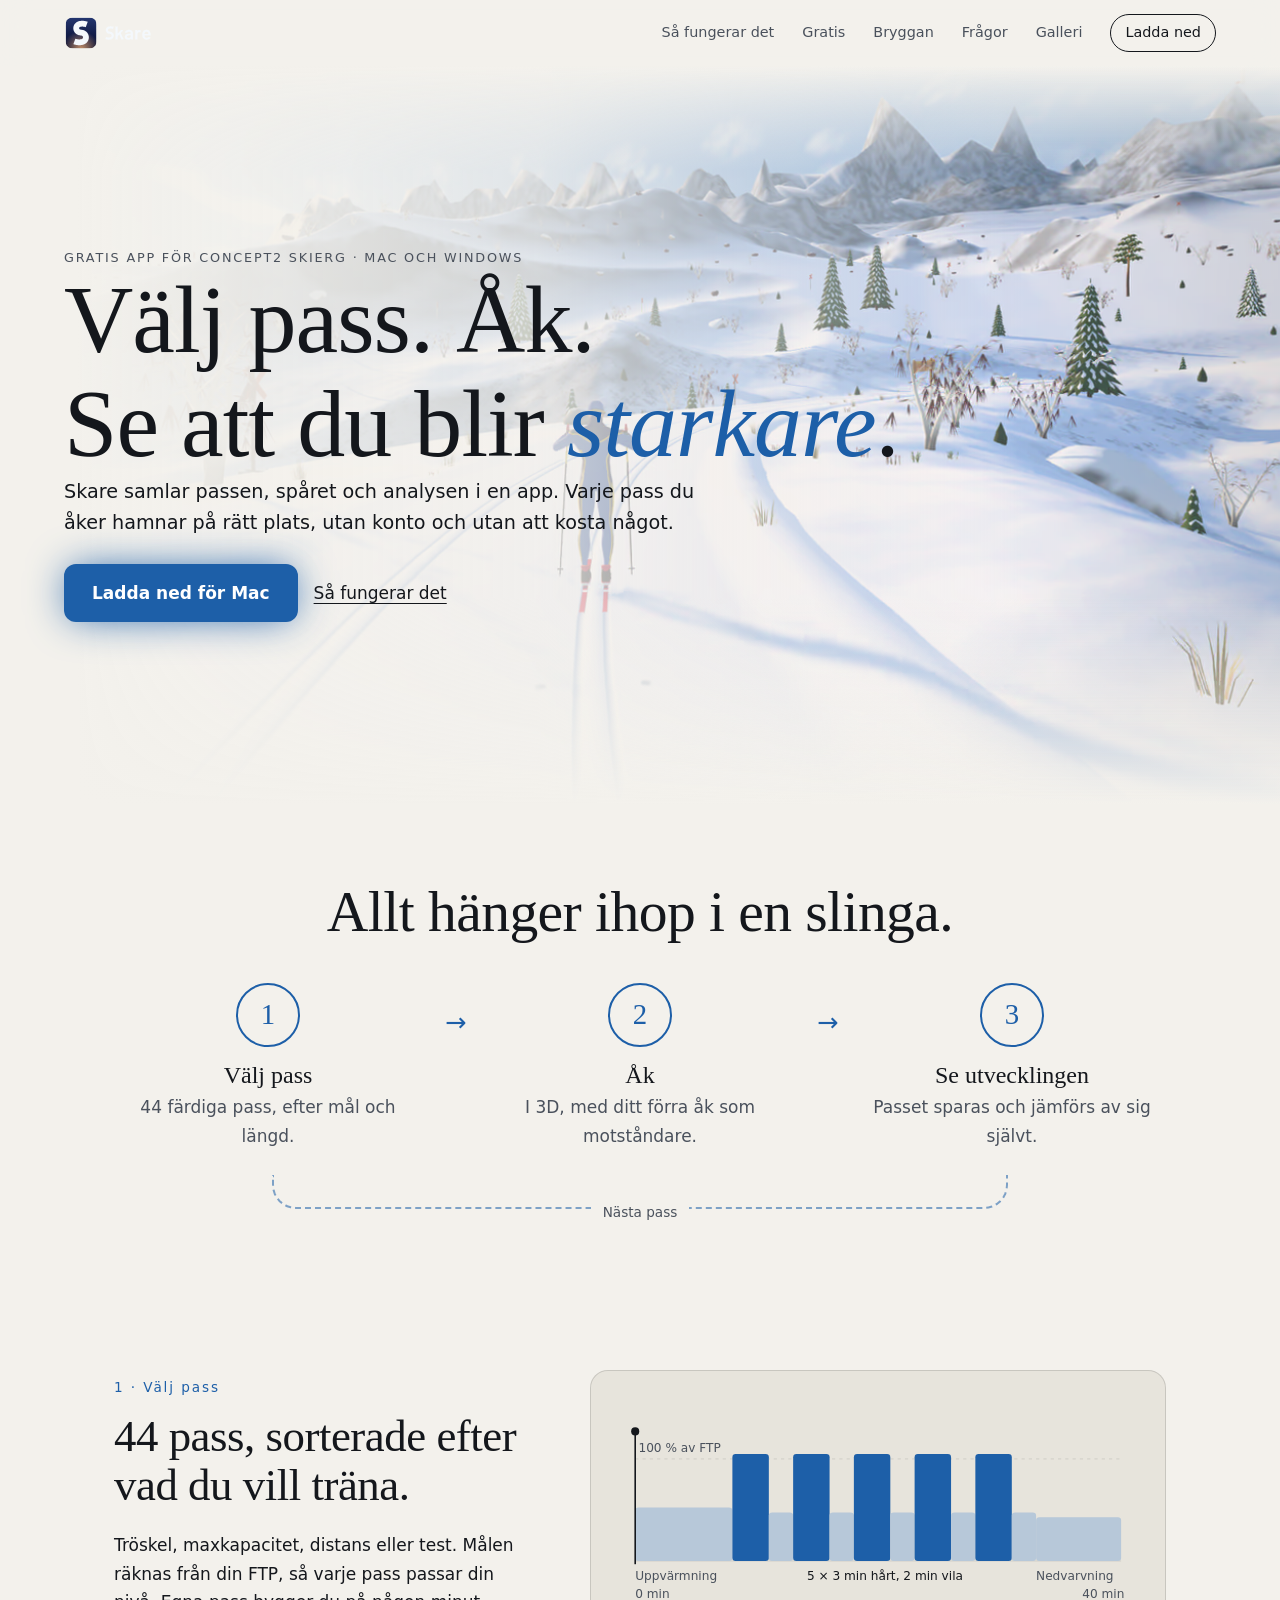
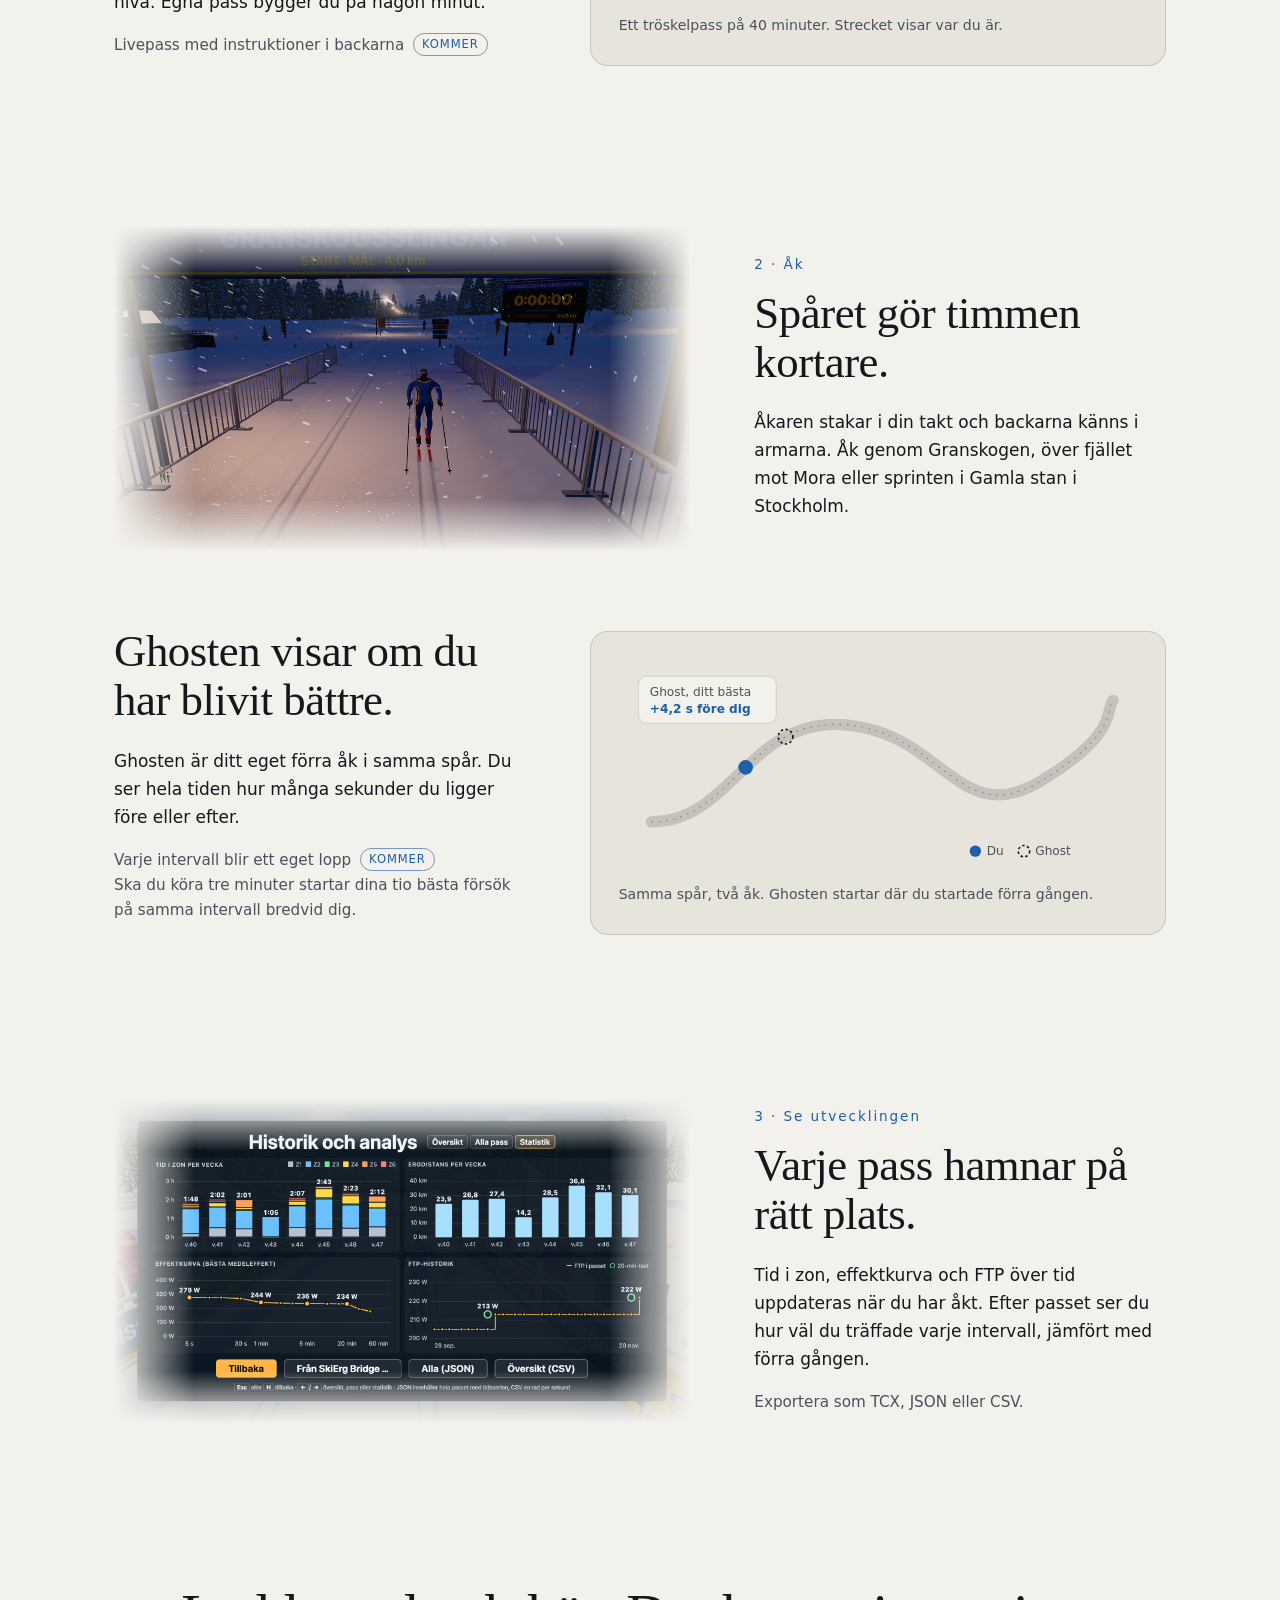
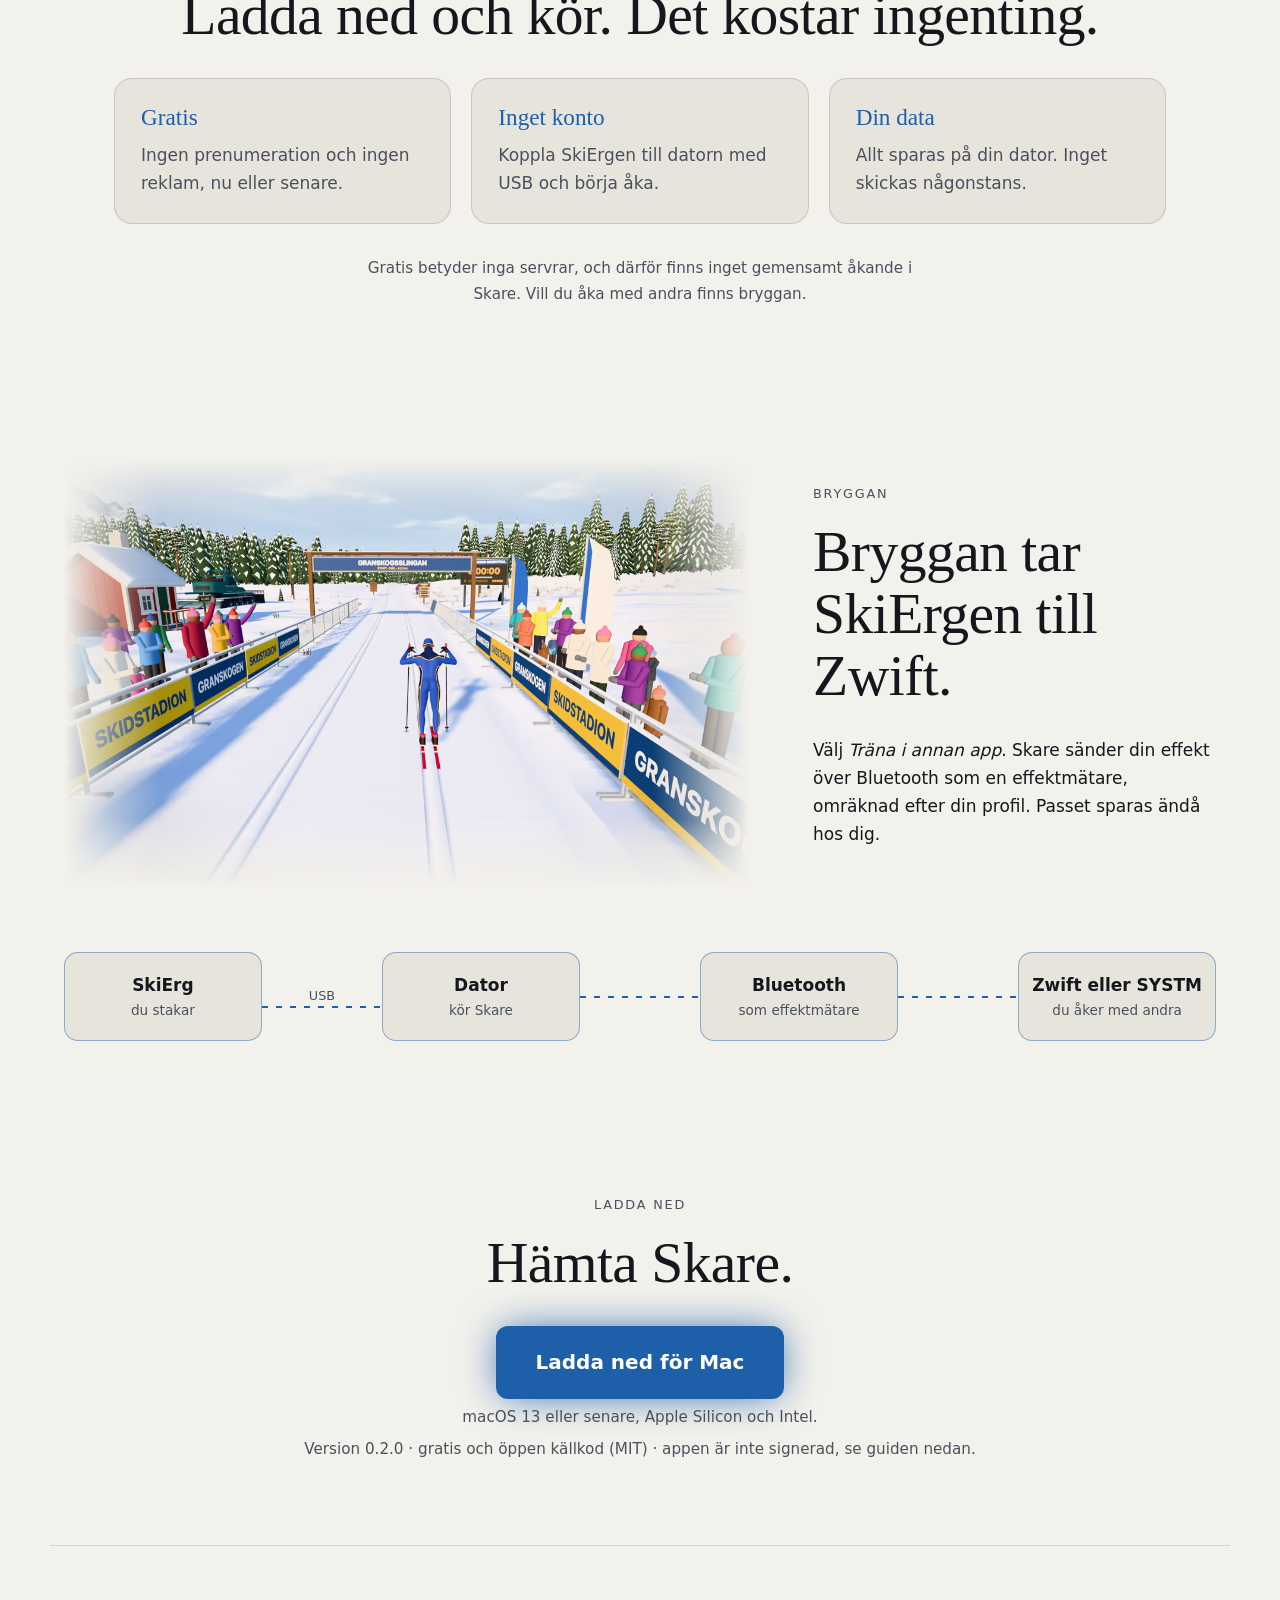
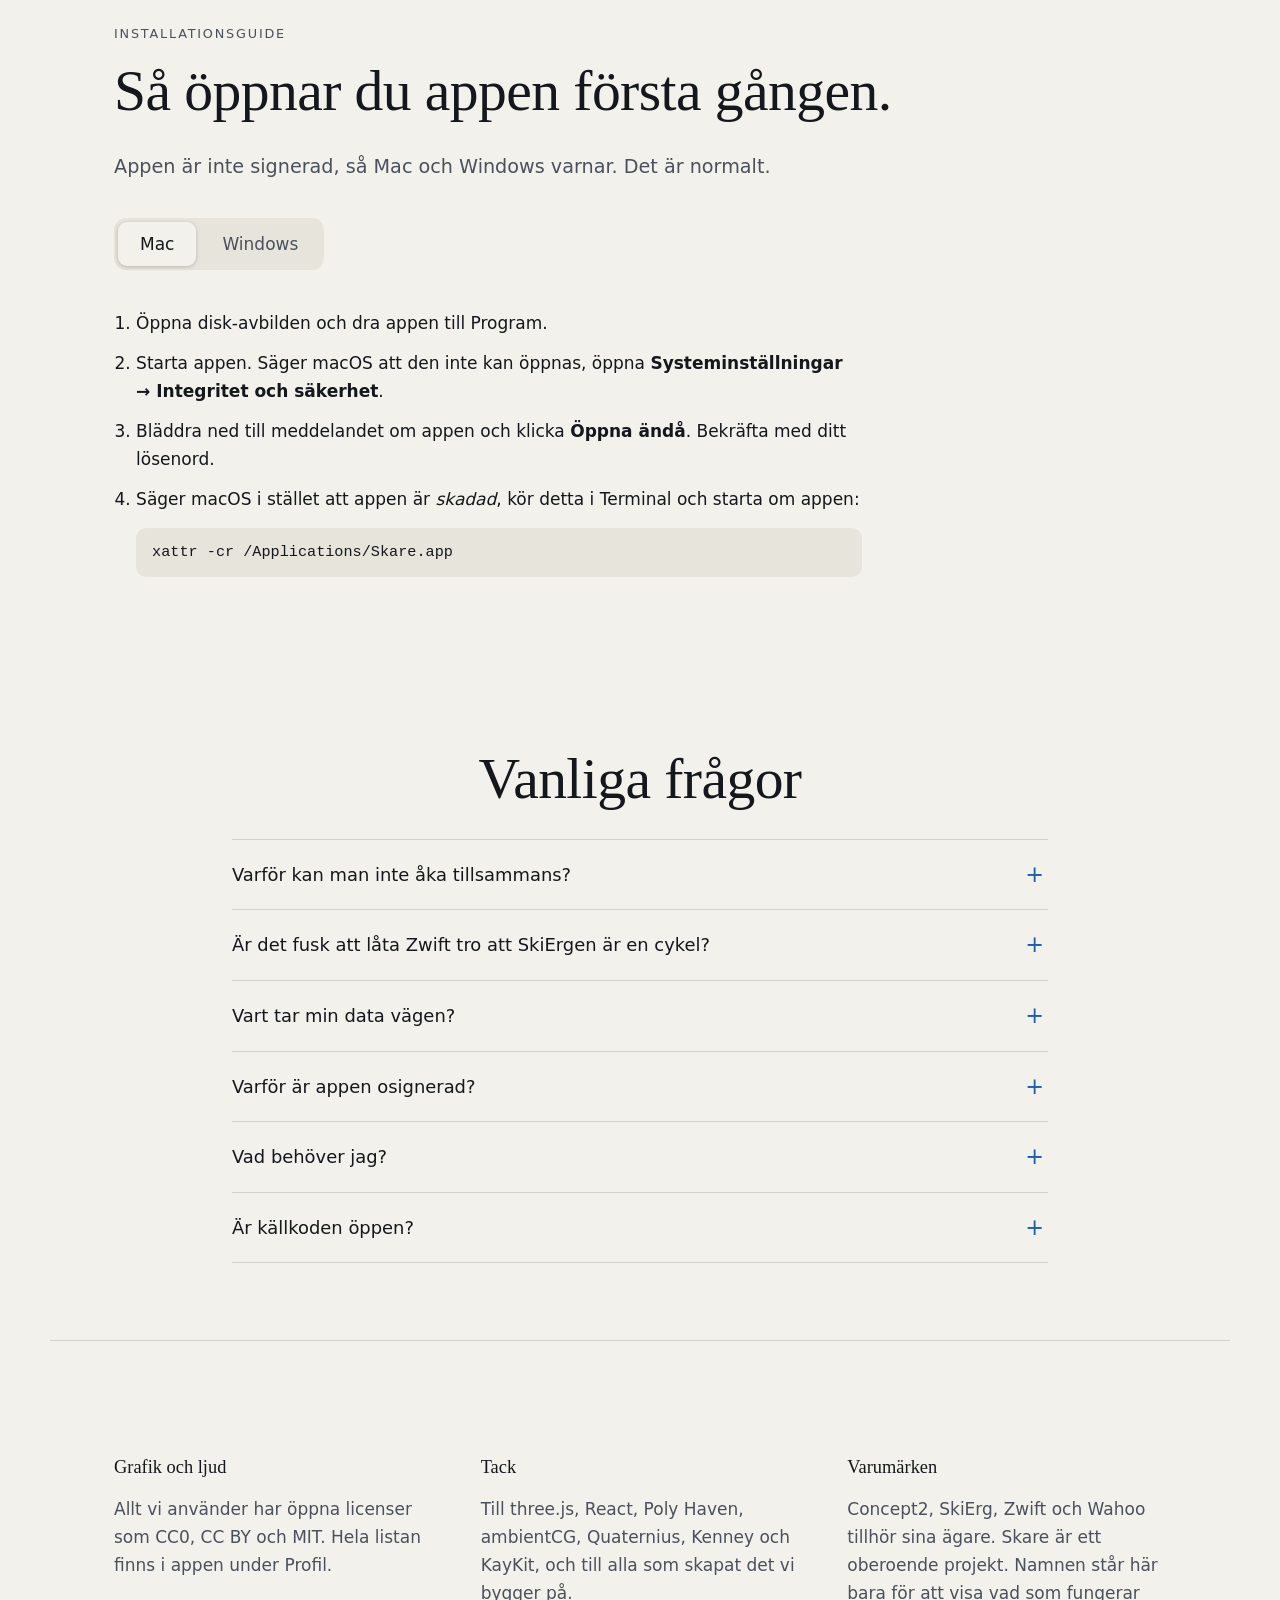
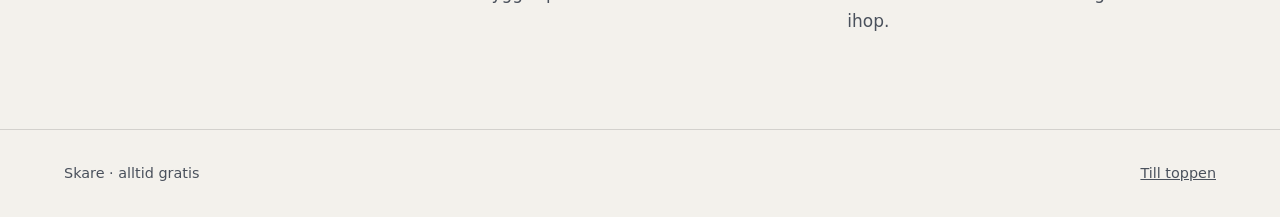
==== commit b2f40b1a: "Hemsidan från 827d5b3" ====
--- a/index.html
+++ b/index.html
@@ -24,13 +24,10 @@
     <meta property="og:image:width" content="1200" />
     <meta property="og:image:height" content="630" />
     <meta name="twitter:card" content="summary_large_image" />
-    <script type="module" crossorigin src="./assets/site-D1o9wzpK.js"></script>
+    <script type="module" crossorigin src="./assets/site-BcvEPuai.js"></script>
     <link rel="stylesheet" crossorigin href="./assets/site-DzpN8Mh1.css">
   </head>
   <body class="draft-a">
-    <p class="banner" role="status">
-      <span data-name>Skare</span> är under utveckling – nedladdningen öppnar snart.
-    </p>
     <header class="top">
       <a class="brand" href="#hjalte"
         ><img src="media/skare-sidhuvud.svg" alt="Skare" width="172" height="66"
@@ -67,7 +64,8 @@
           åker hamnar på rätt plats, utan konto och utan att kosta något.
         </p>
         <p class="cta">
-          <span class="btn off" aria-disabled="true">Kommer snart</span
+          <a class="btn" data-download href="#ladda-ned"
+            ><span data-dl-label>Ladda ned för Mac</span></a
           ><a class="ghost" href="#sa-funkar-det">Så fungerar det</a>
         </p>
       </section>
@@ -312,8 +310,16 @@
       <section id="ladda-ned" class="download">
         <p class="eyebrow">Ladda ned</p>
         <h2>Hämta <span data-name>Skare</span>.</h2>
-        <p class="cta"><span class="btn big off" aria-disabled="true">Kommer snart</span></p>
-        <p class="small">Skrivbordsappen för Mac och Windows är på väg.</p>
+        <p class="cta">
+          <a class="btn big" data-download href="#installera"
+            ><span data-dl-label>Ladda ned för Mac</span></a
+          >
+        </p>
+        <p class="small" data-download-hint>macOS 13 eller senare, Apple Silicon och Intel.</p>
+        <p class="small"><a data-download-other hidden href="#installera"></a></p>
+        <p class="small">
+          Version 0.2.0 · gratis och öppen källkod (MIT) · appen är inte signerad, se guiden nedan.
+        </p>
       </section>
 
       <section id="installera" class="install">
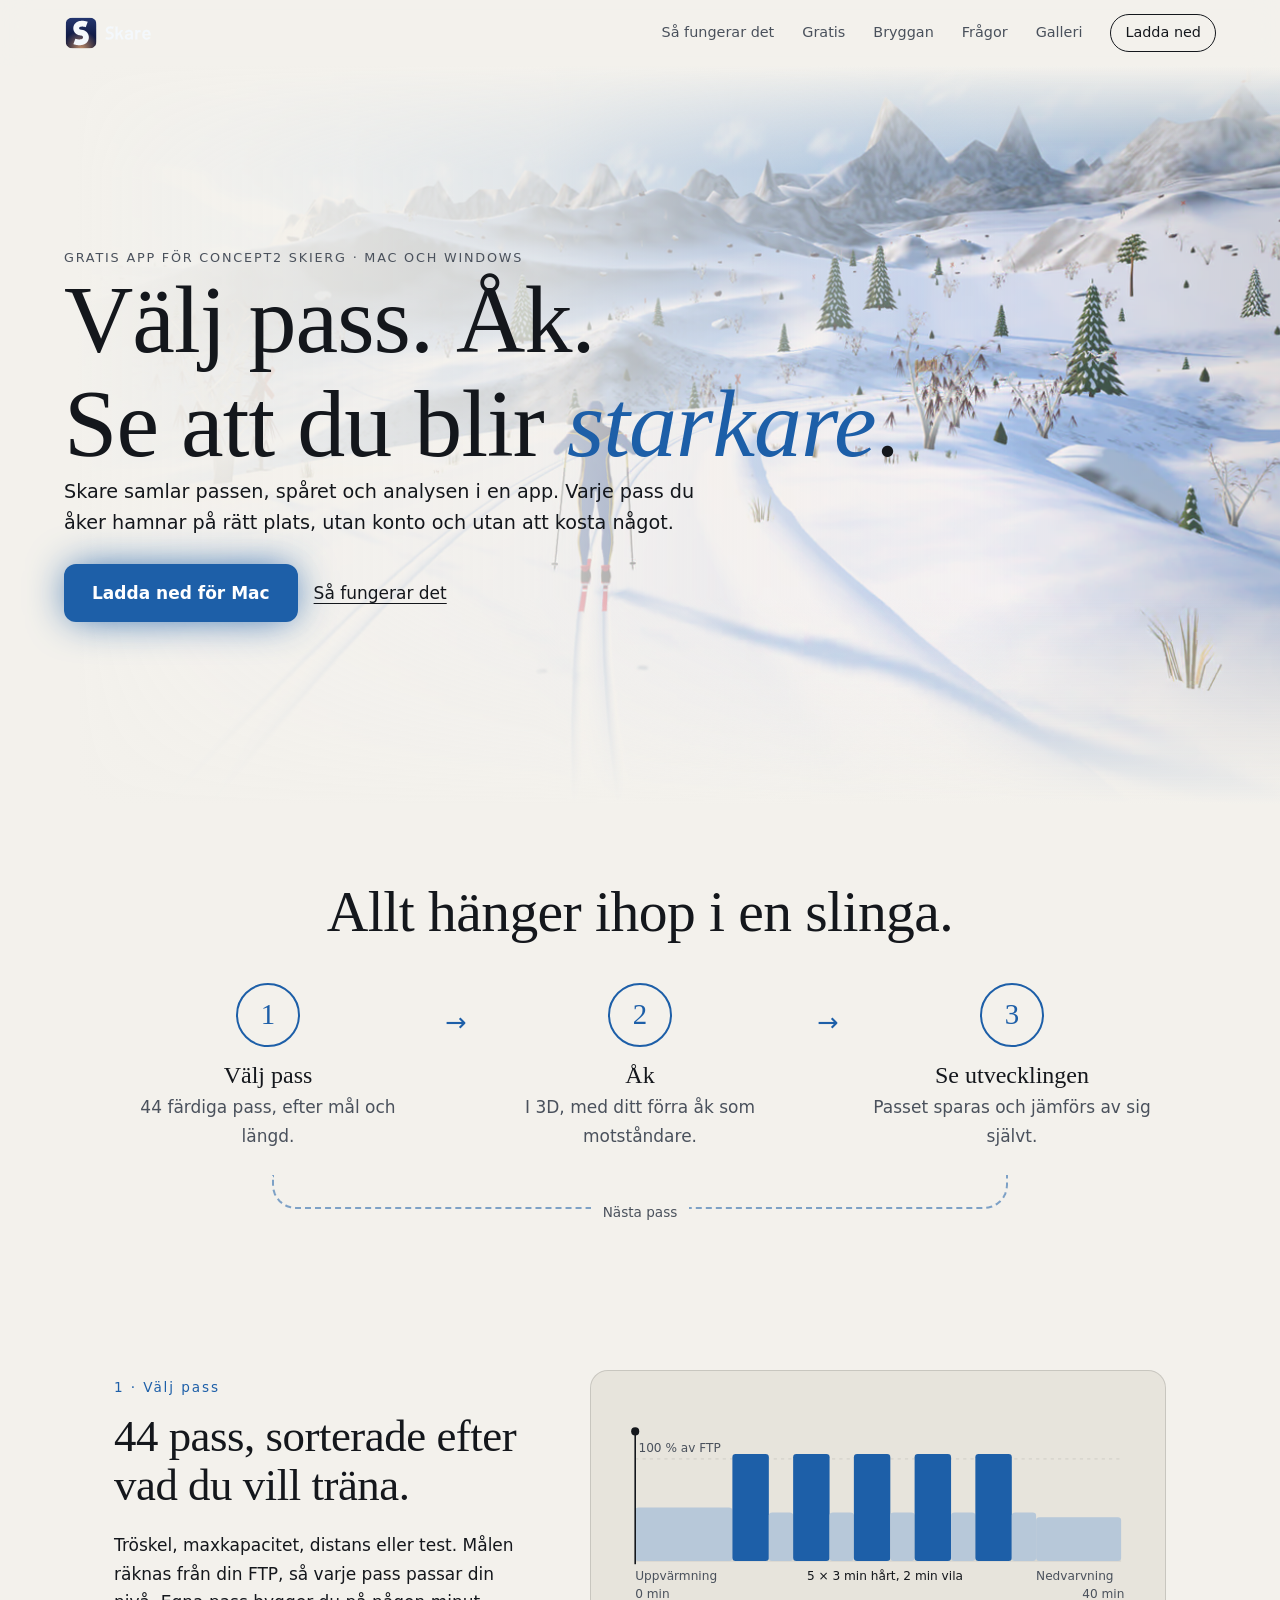
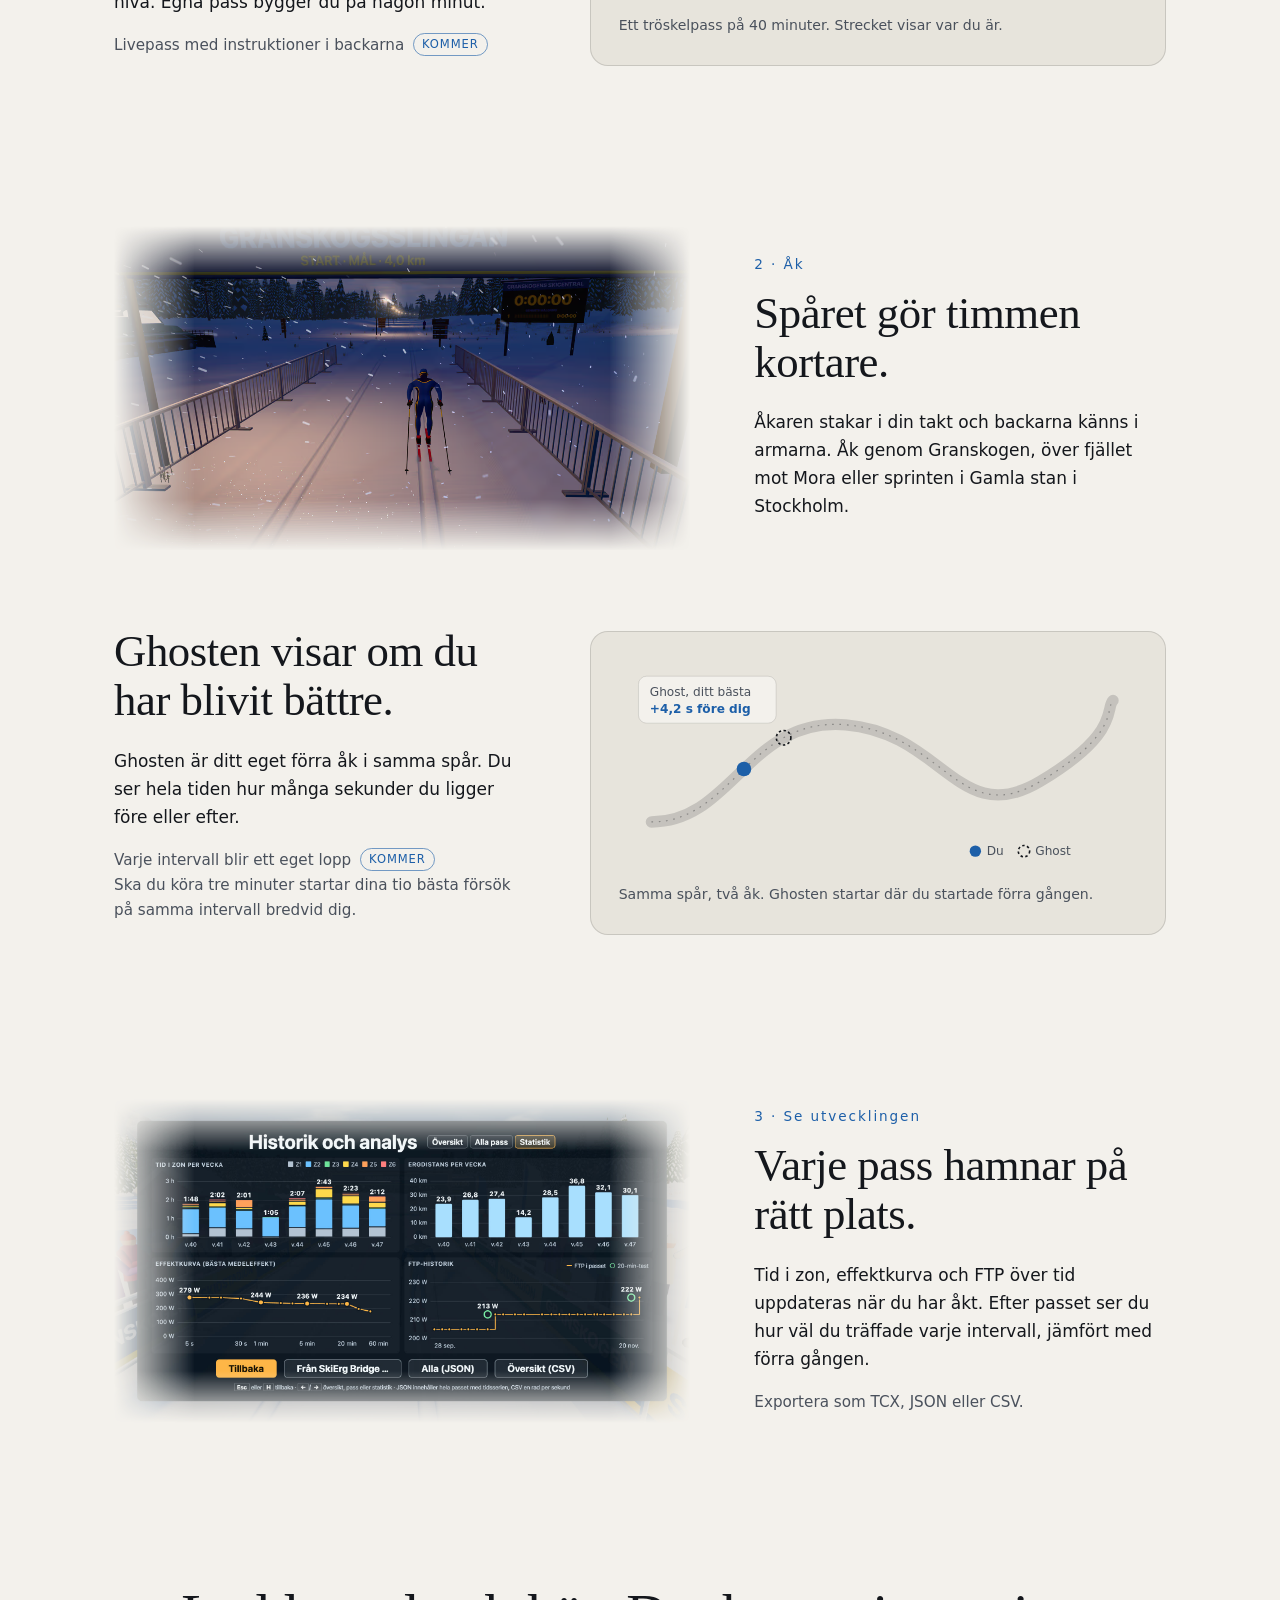
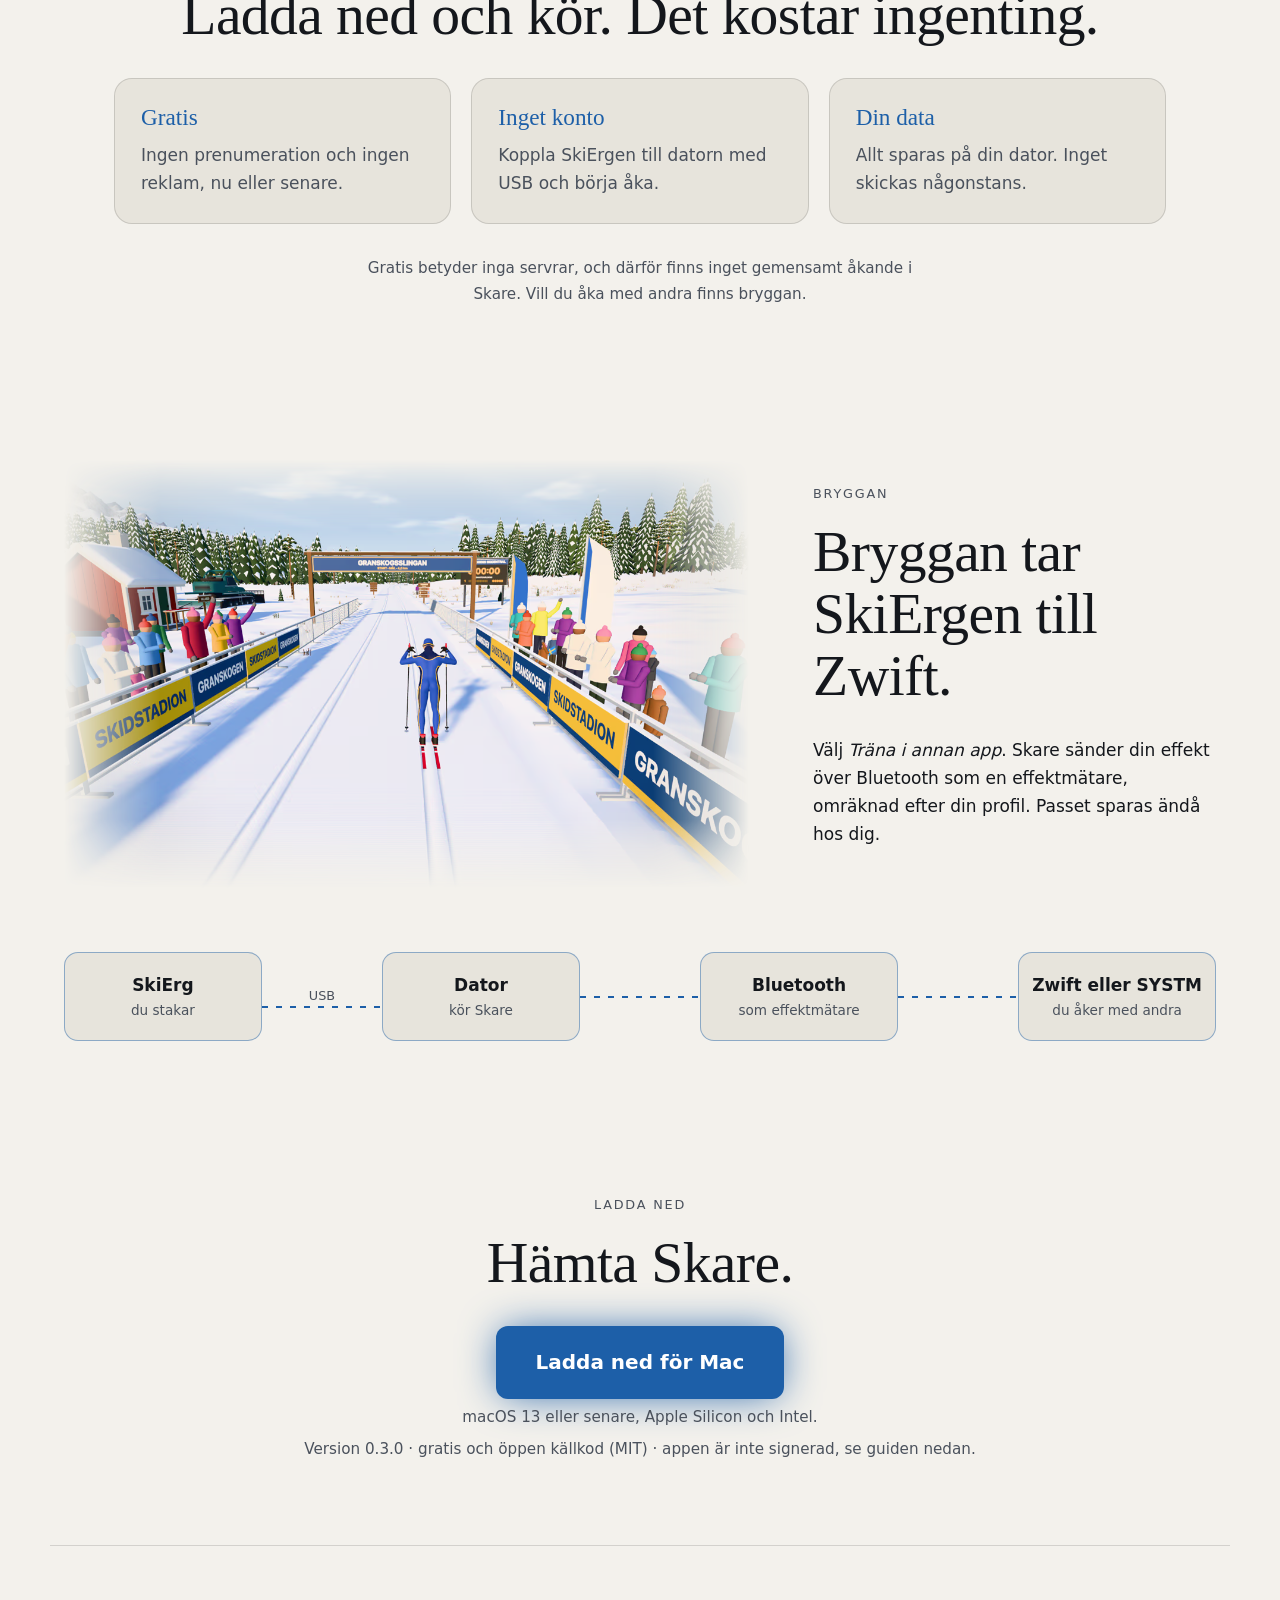
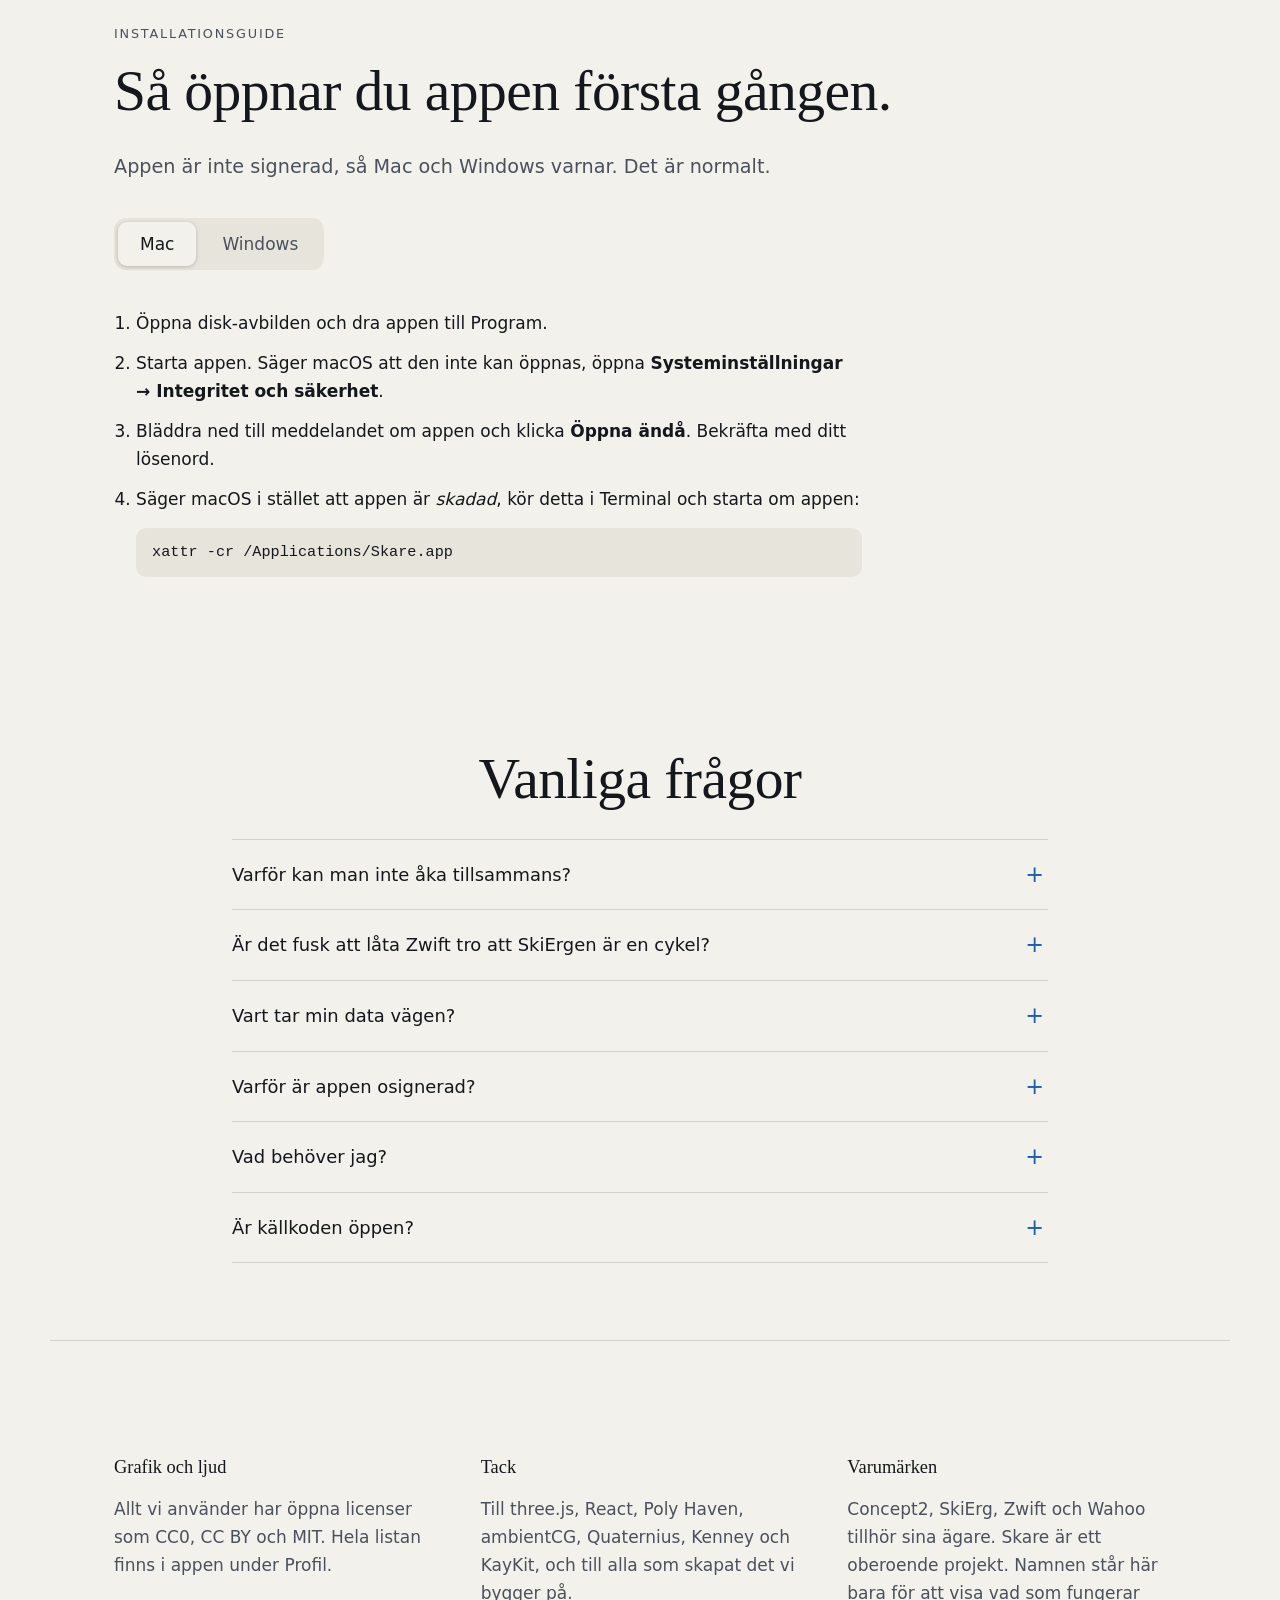
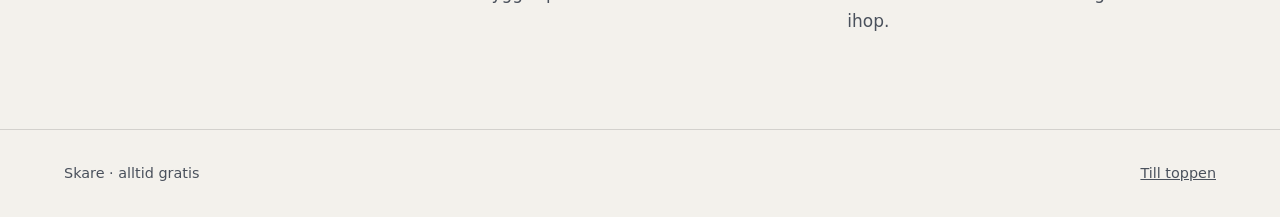
==== commit 024b8e0d: "Hemsidan från 044287d" ====
--- a/index.html
+++ b/index.html
@@ -318,7 +318,7 @@
         <p class="small" data-download-hint>macOS 13 eller senare, Apple Silicon och Intel.</p>
         <p class="small"><a data-download-other hidden href="#installera"></a></p>
         <p class="small">
-          Version 0.2.0 · gratis och öppen källkod (MIT) · appen är inte signerad, se guiden nedan.
+          Version 0.3.0 · gratis och öppen källkod (MIT) · appen är inte signerad, se guiden nedan.
         </p>
       </section>
 
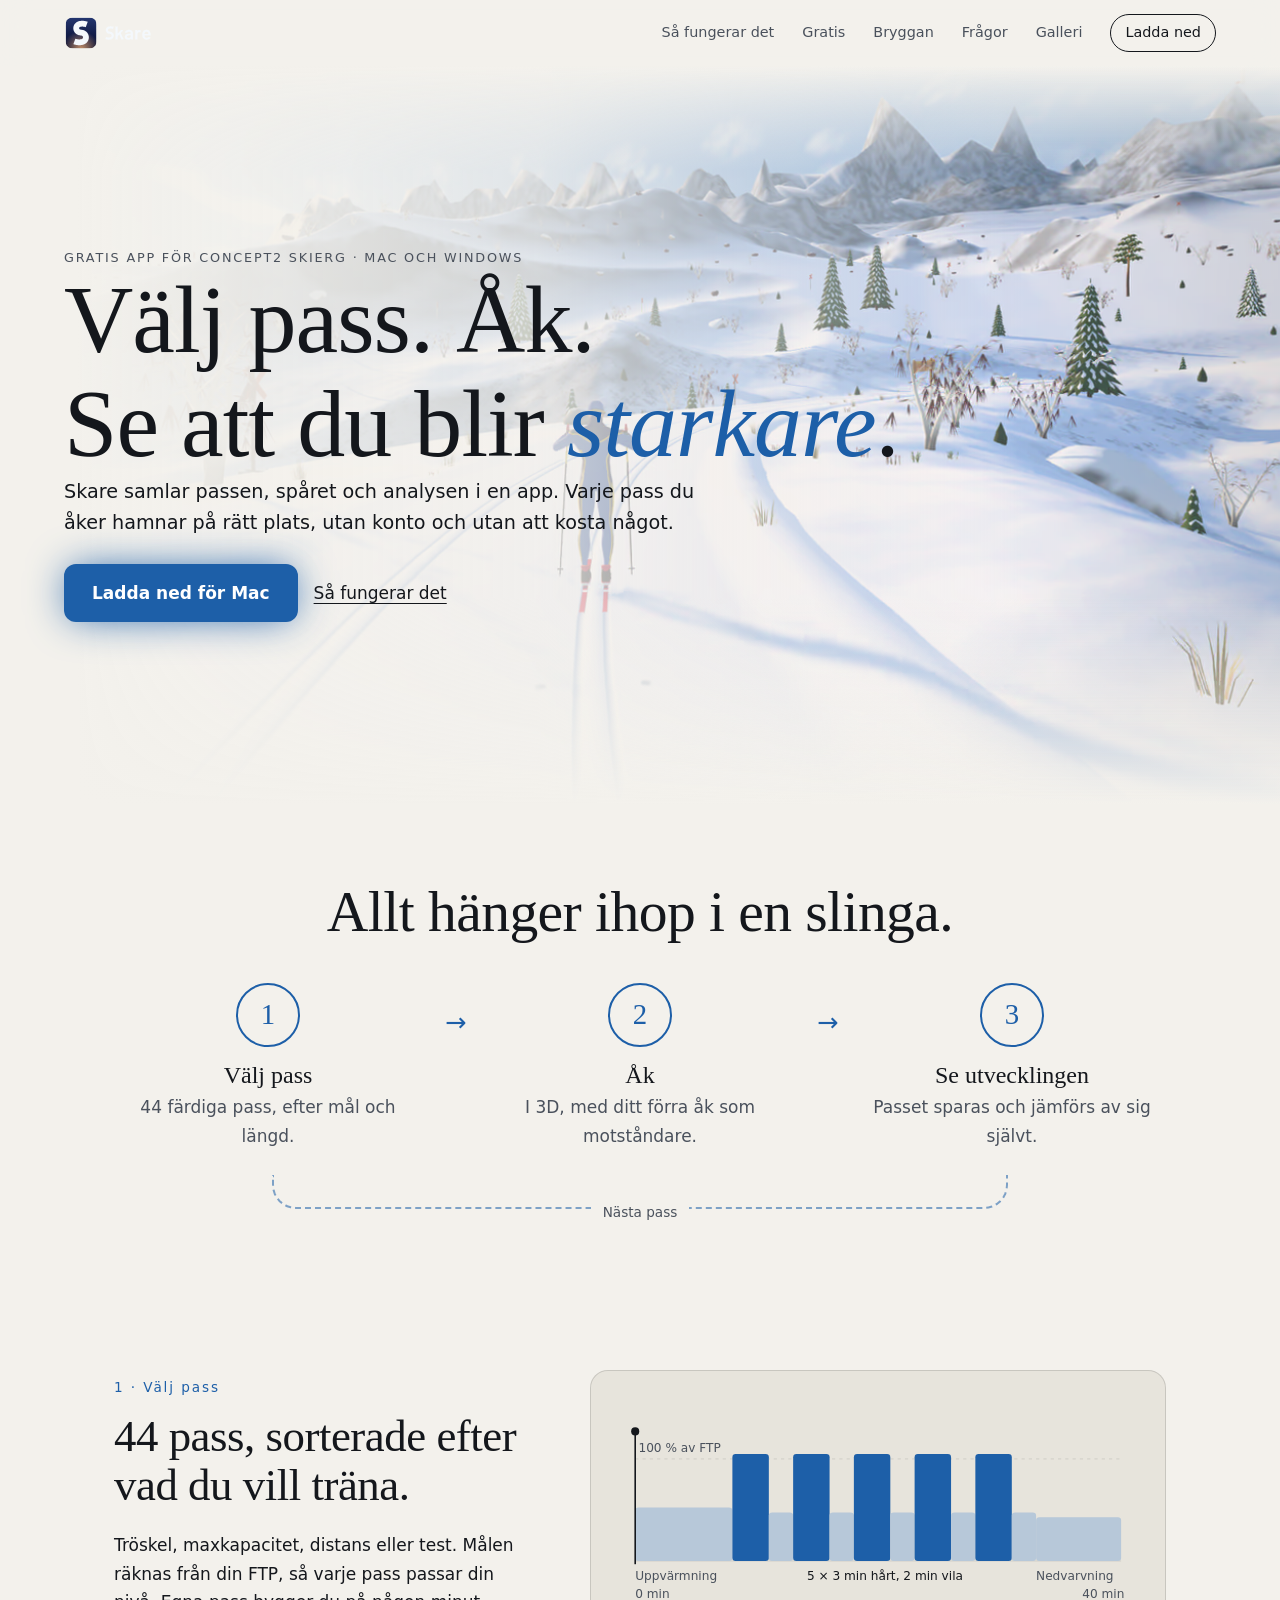
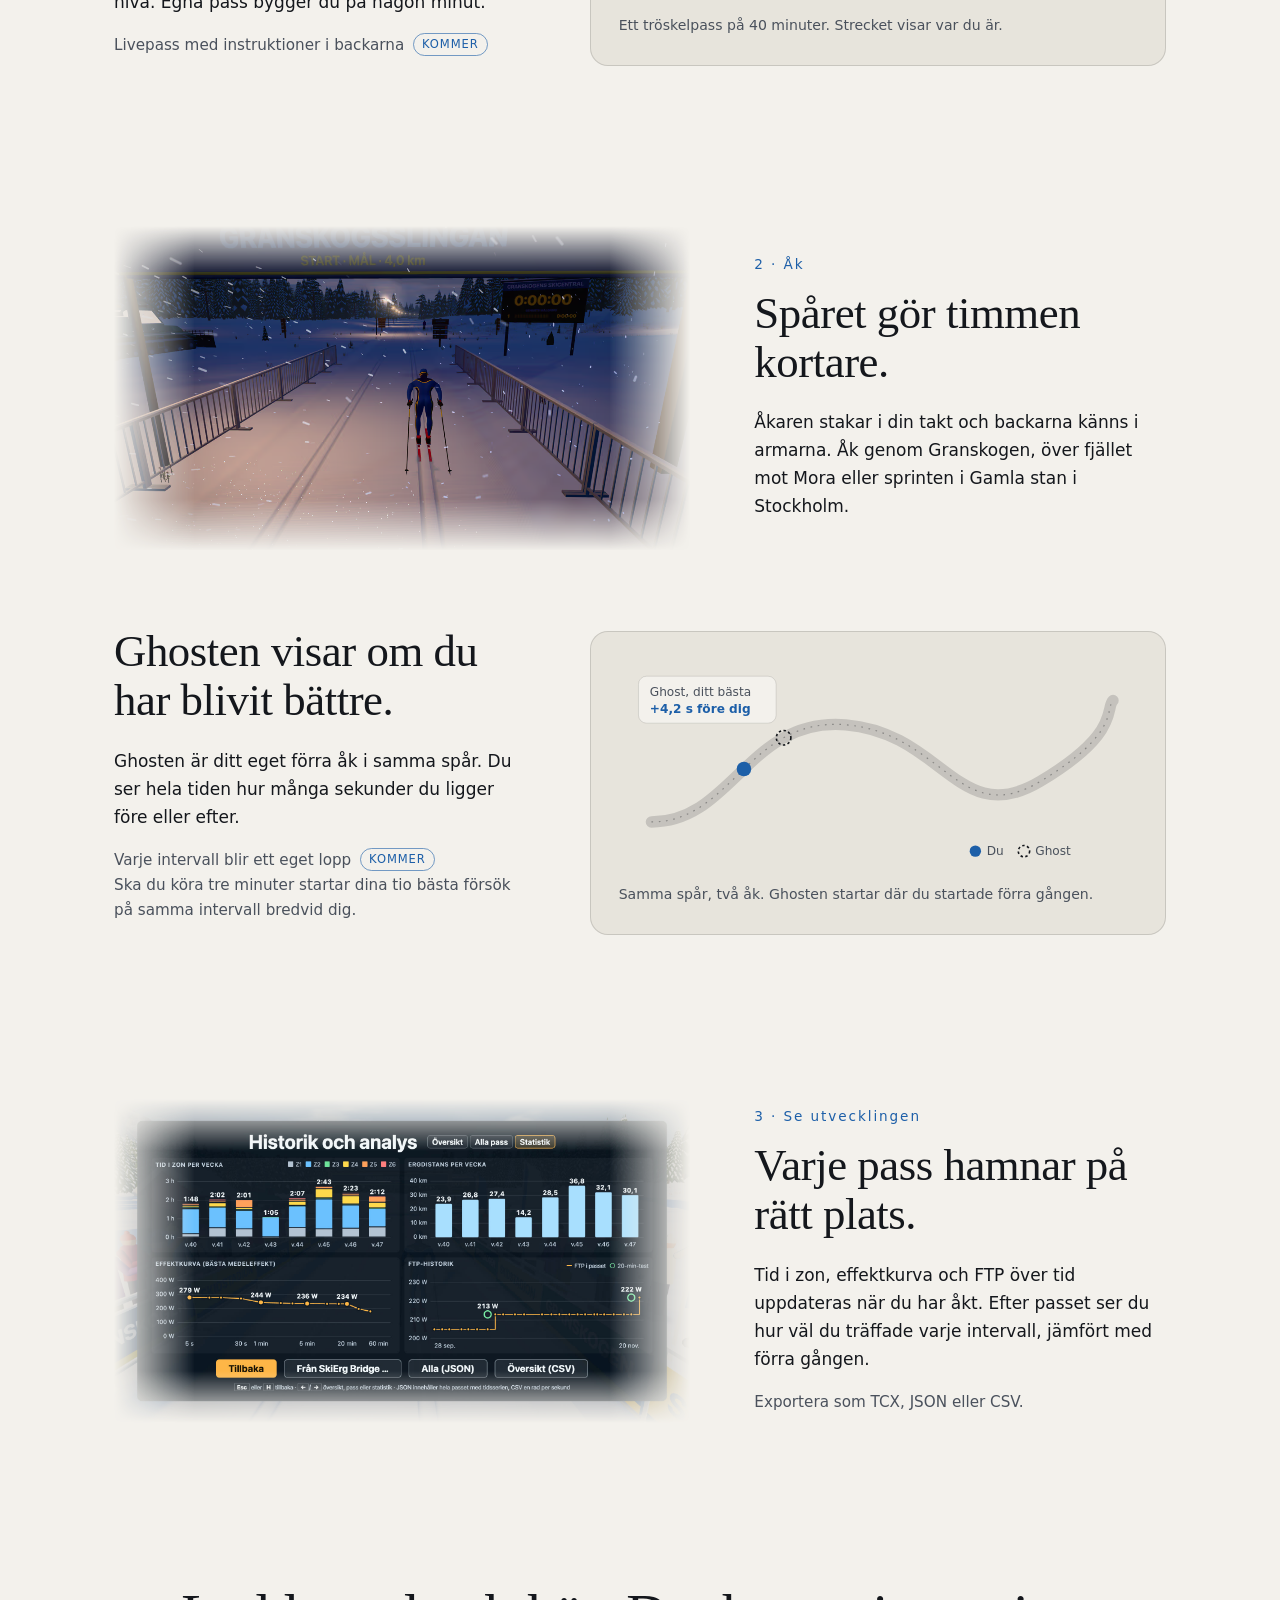
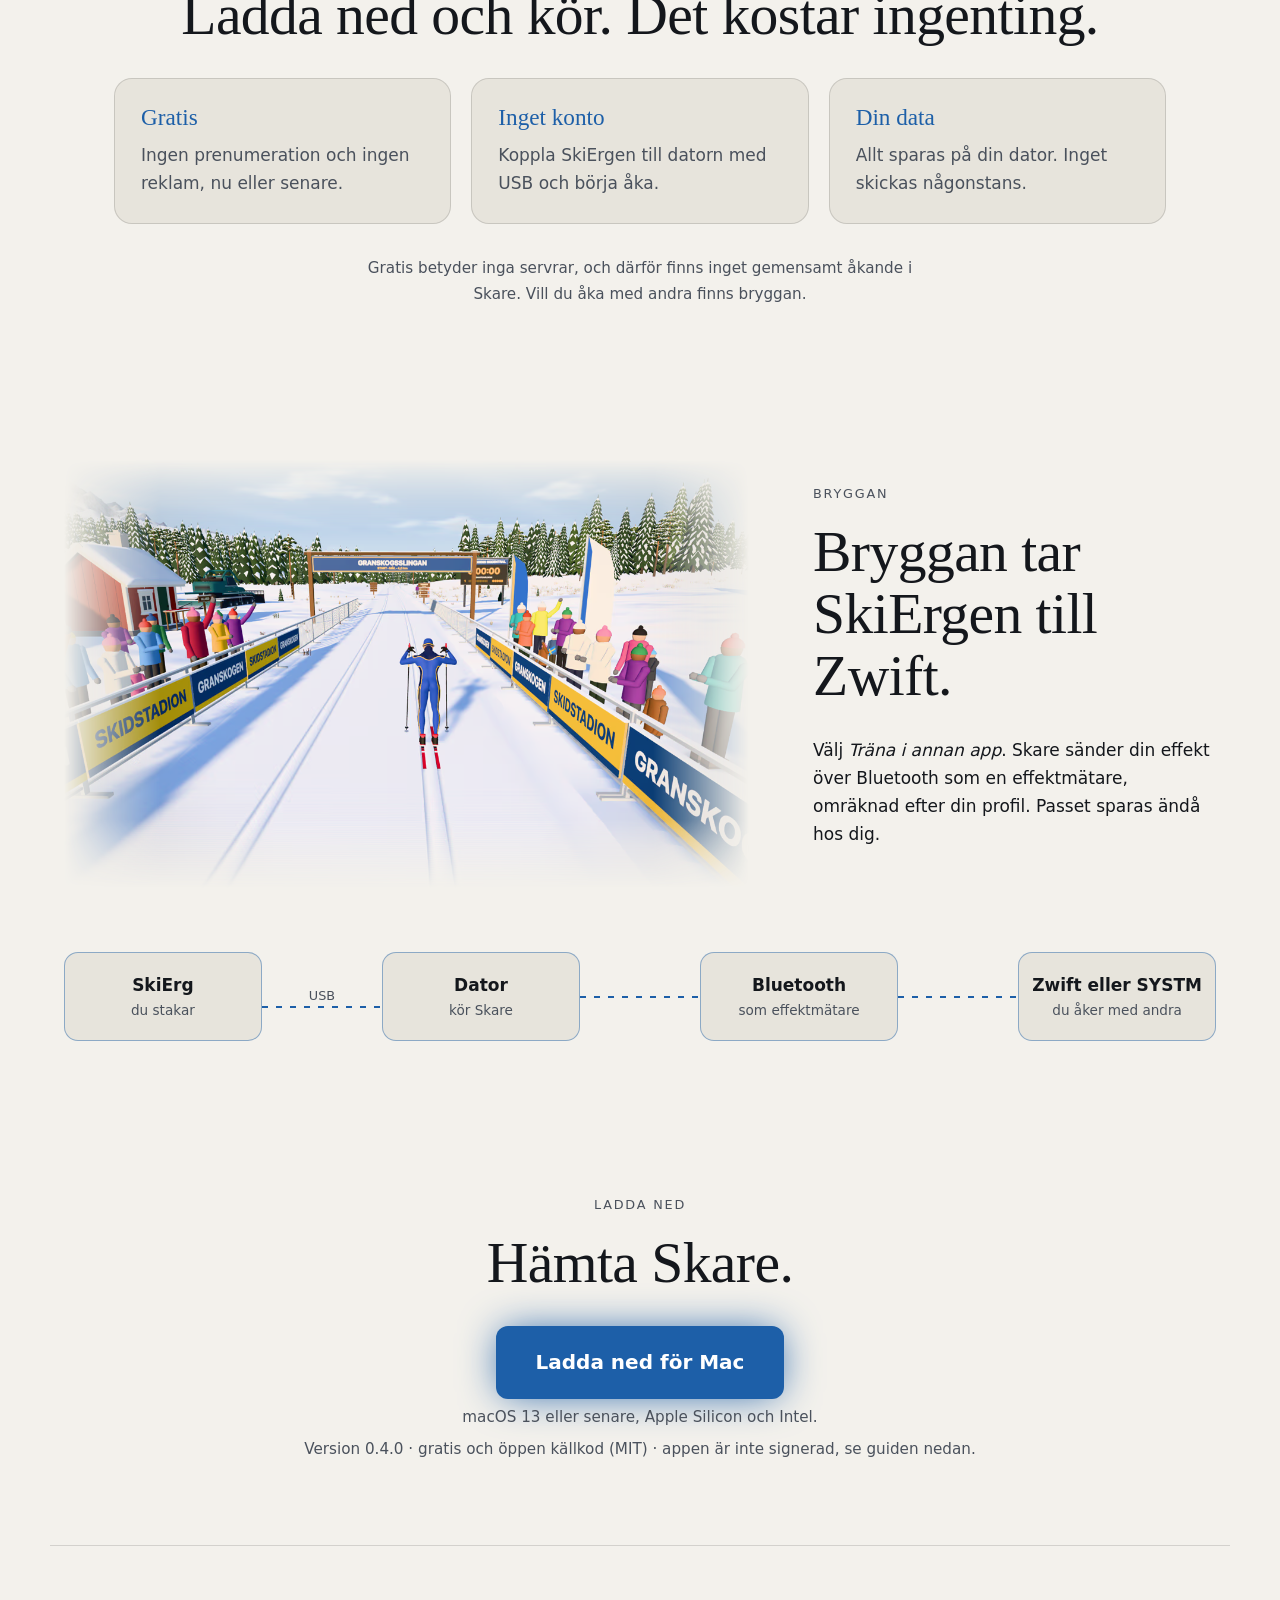
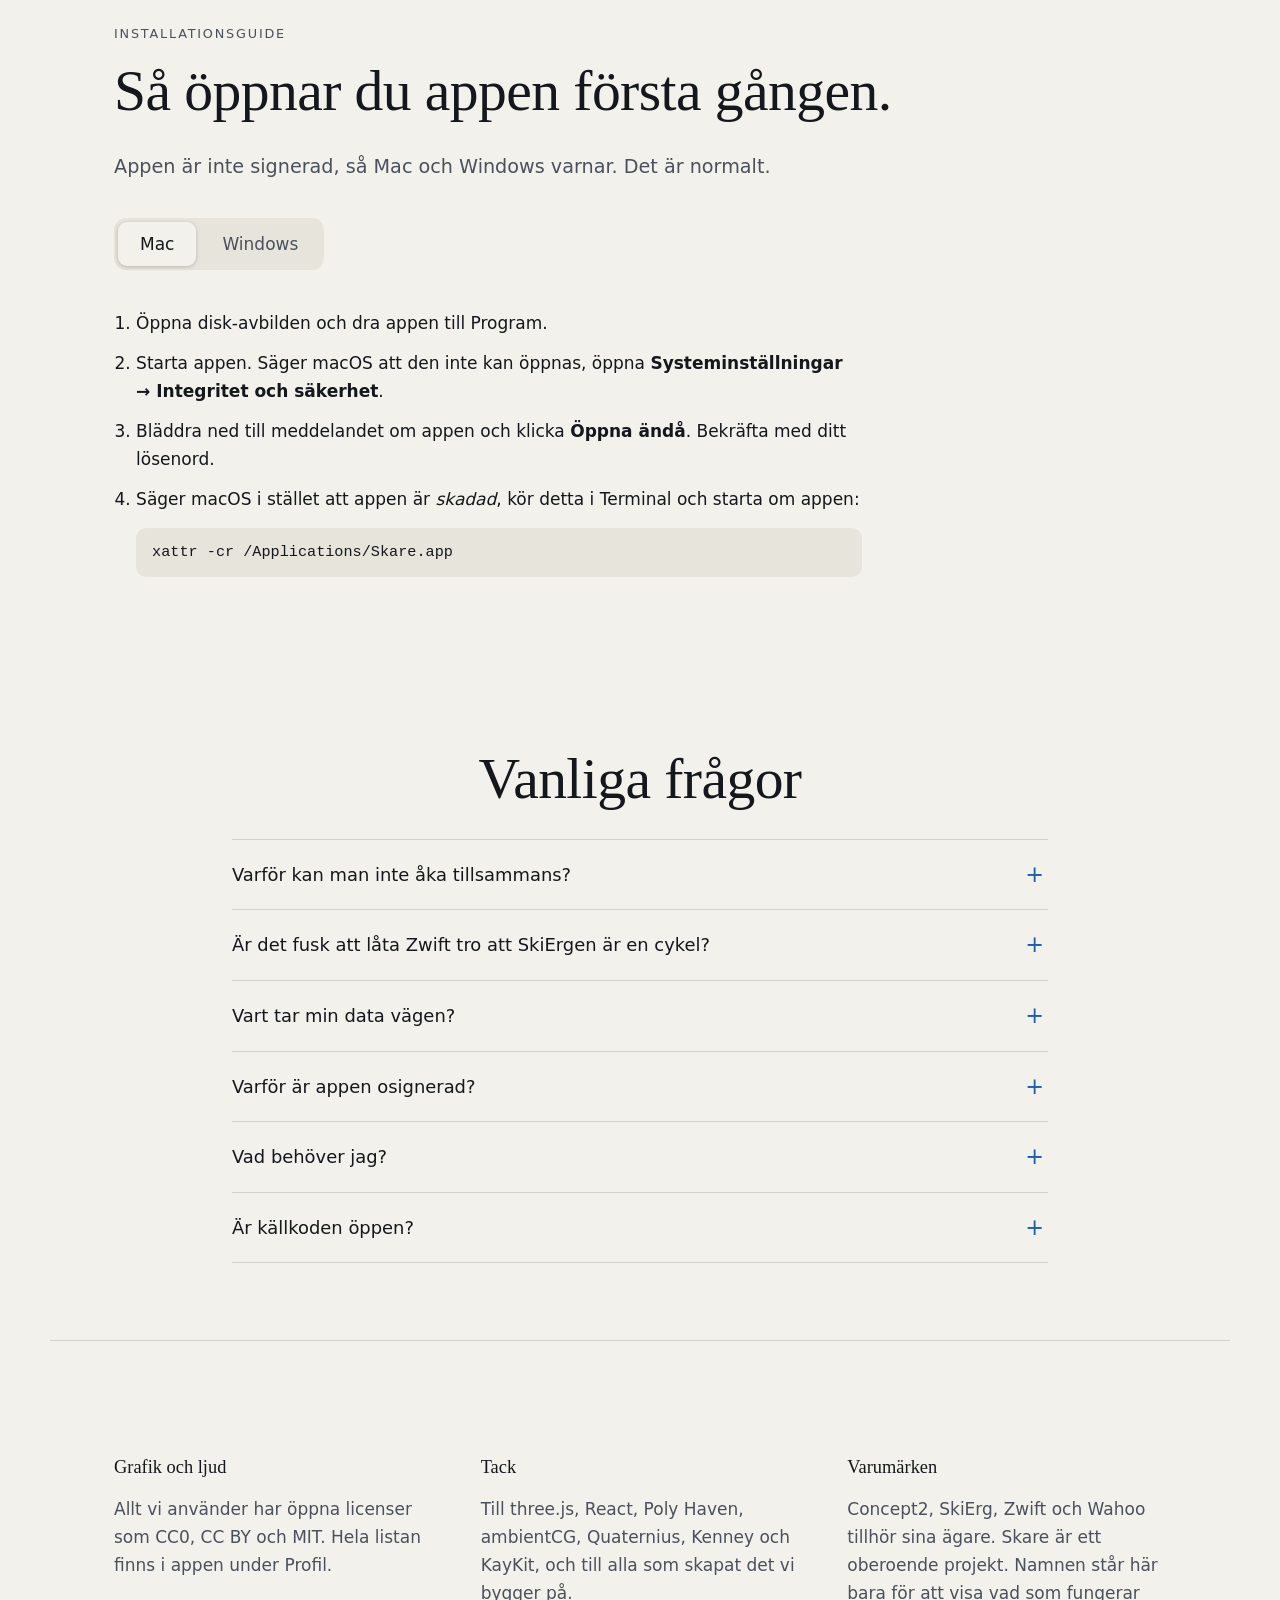
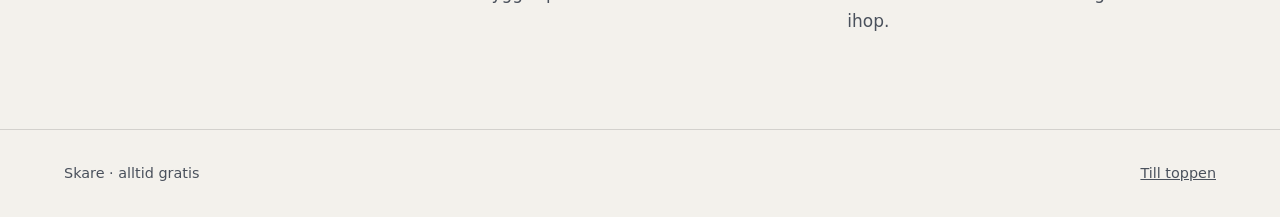
==== commit b659c62d: "Hemsidan från 38bbbbb" ====
--- a/index.html
+++ b/index.html
@@ -318,7 +318,7 @@
         <p class="small" data-download-hint>macOS 13 eller senare, Apple Silicon och Intel.</p>
         <p class="small"><a data-download-other hidden href="#installera"></a></p>
         <p class="small">
-          Version 0.3.0 · gratis och öppen källkod (MIT) · appen är inte signerad, se guiden nedan.
+          Version 0.4.0 · gratis och öppen källkod (MIT) · appen är inte signerad, se guiden nedan.
         </p>
       </section>
 
